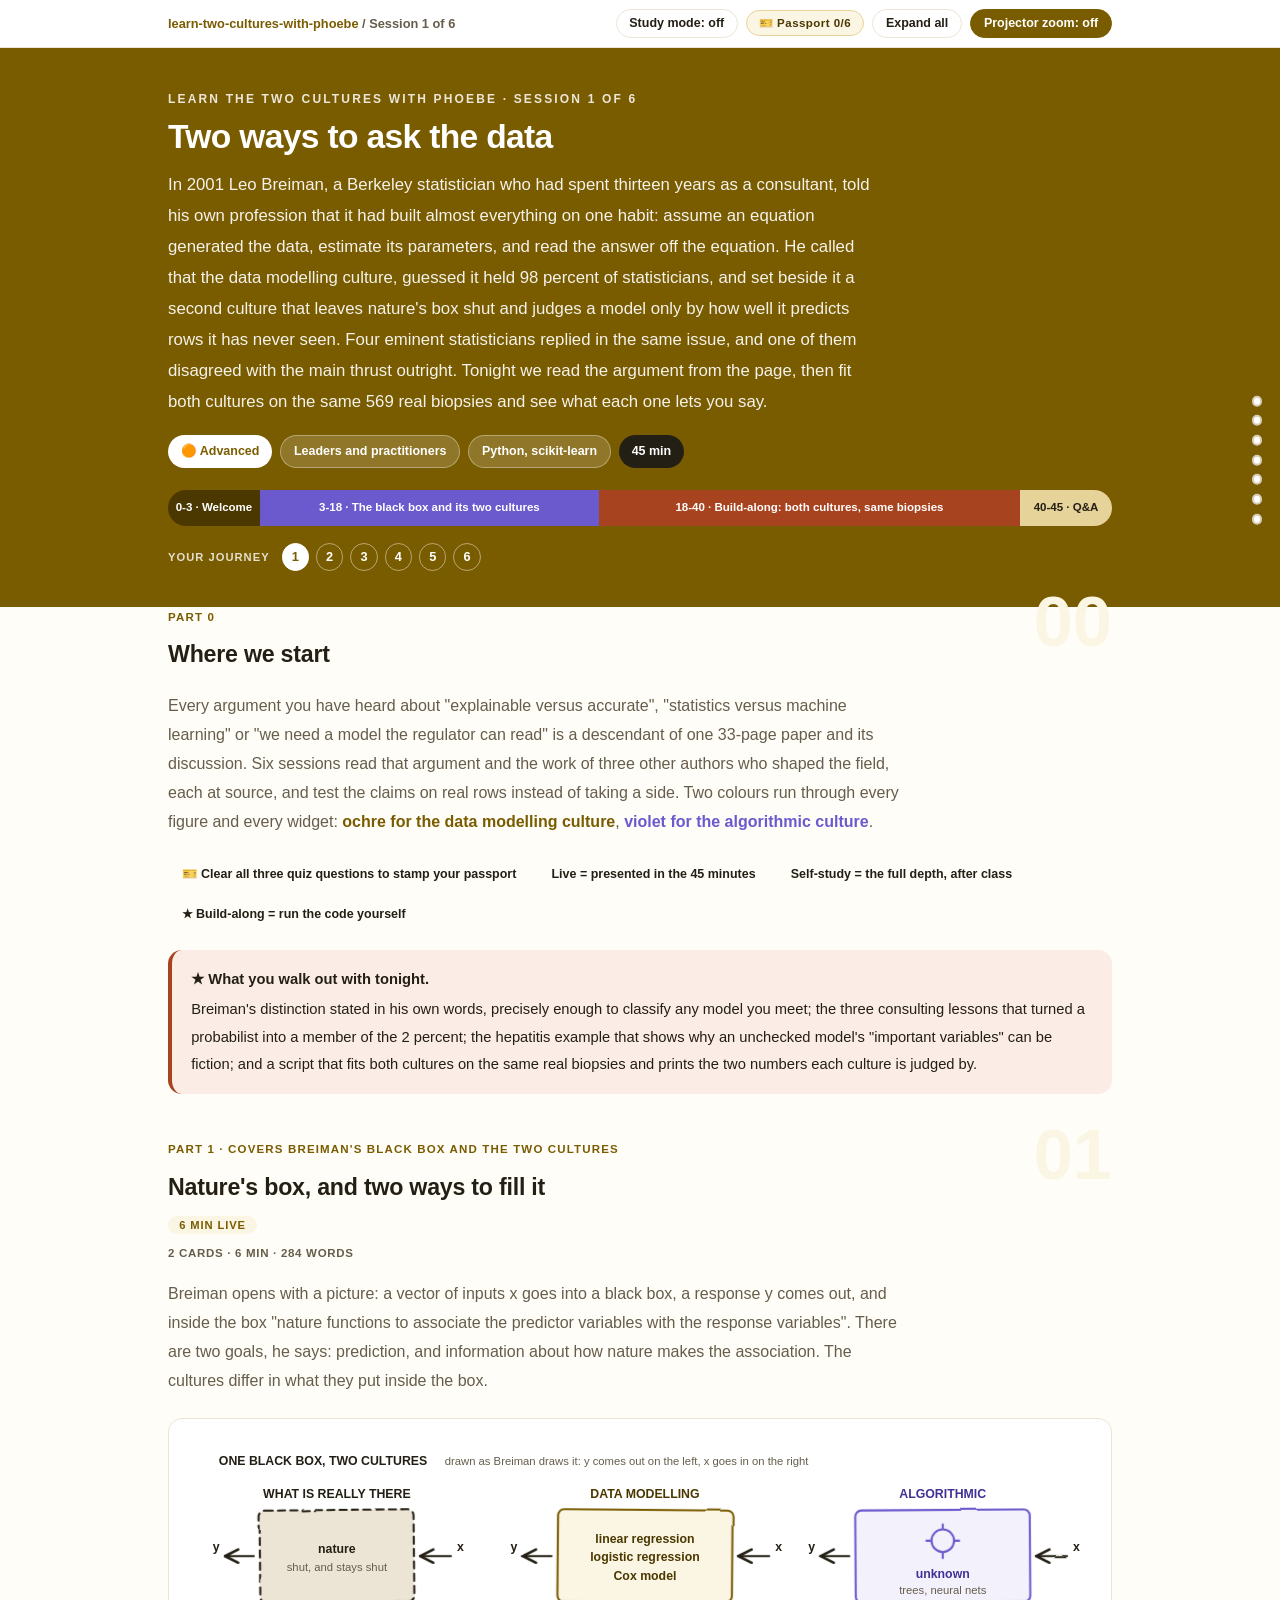
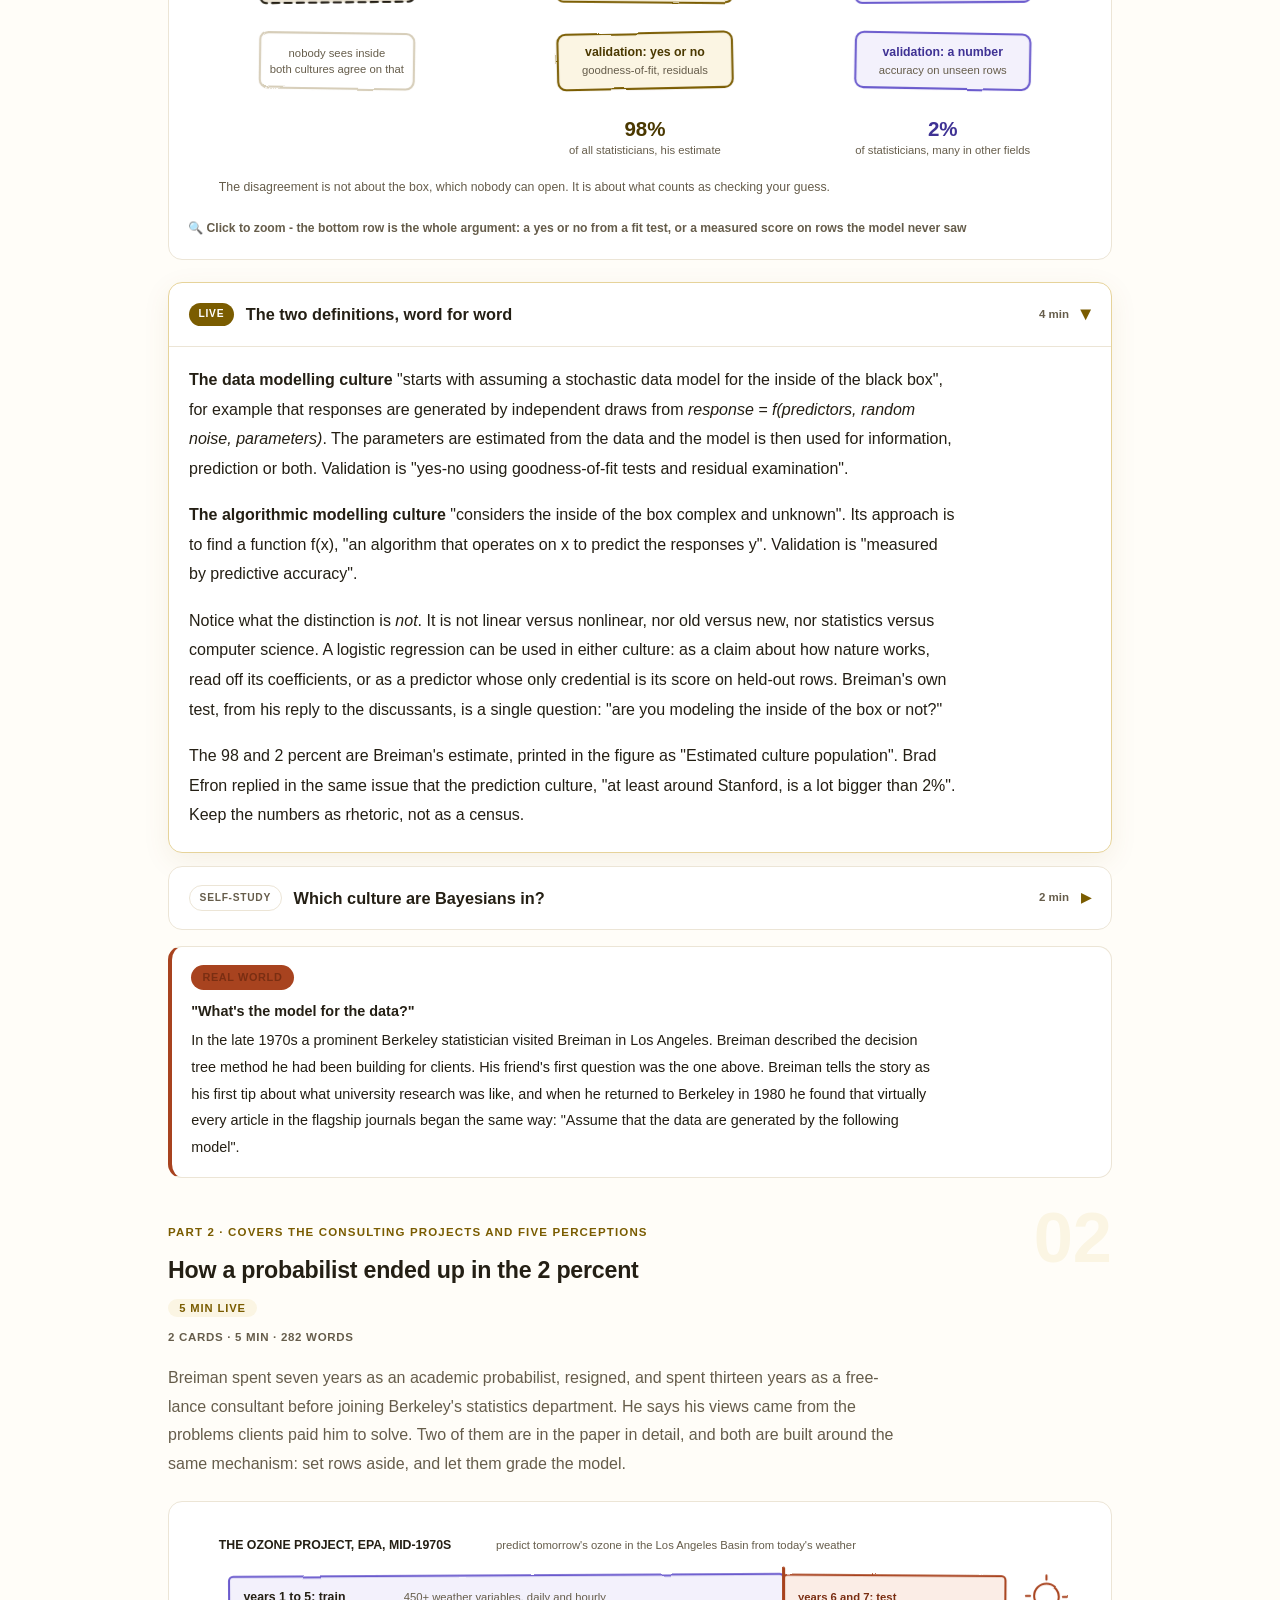
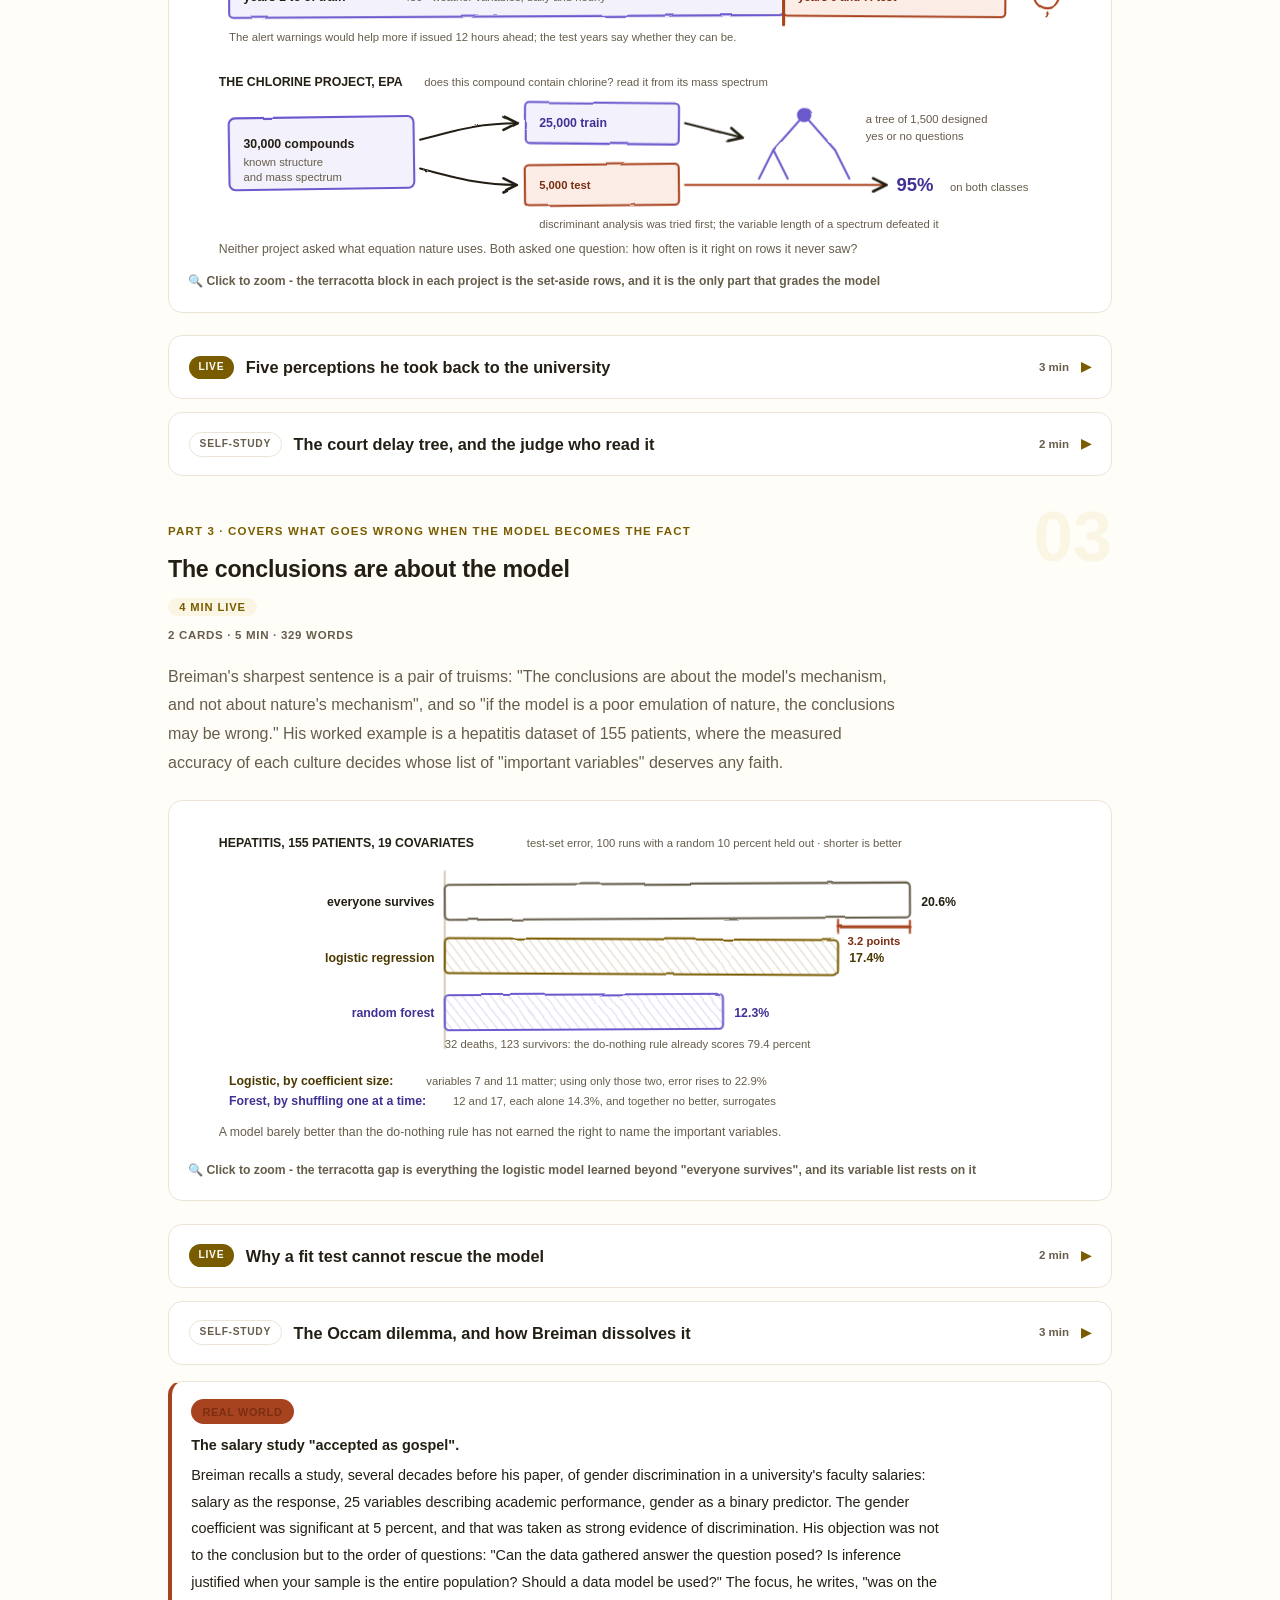
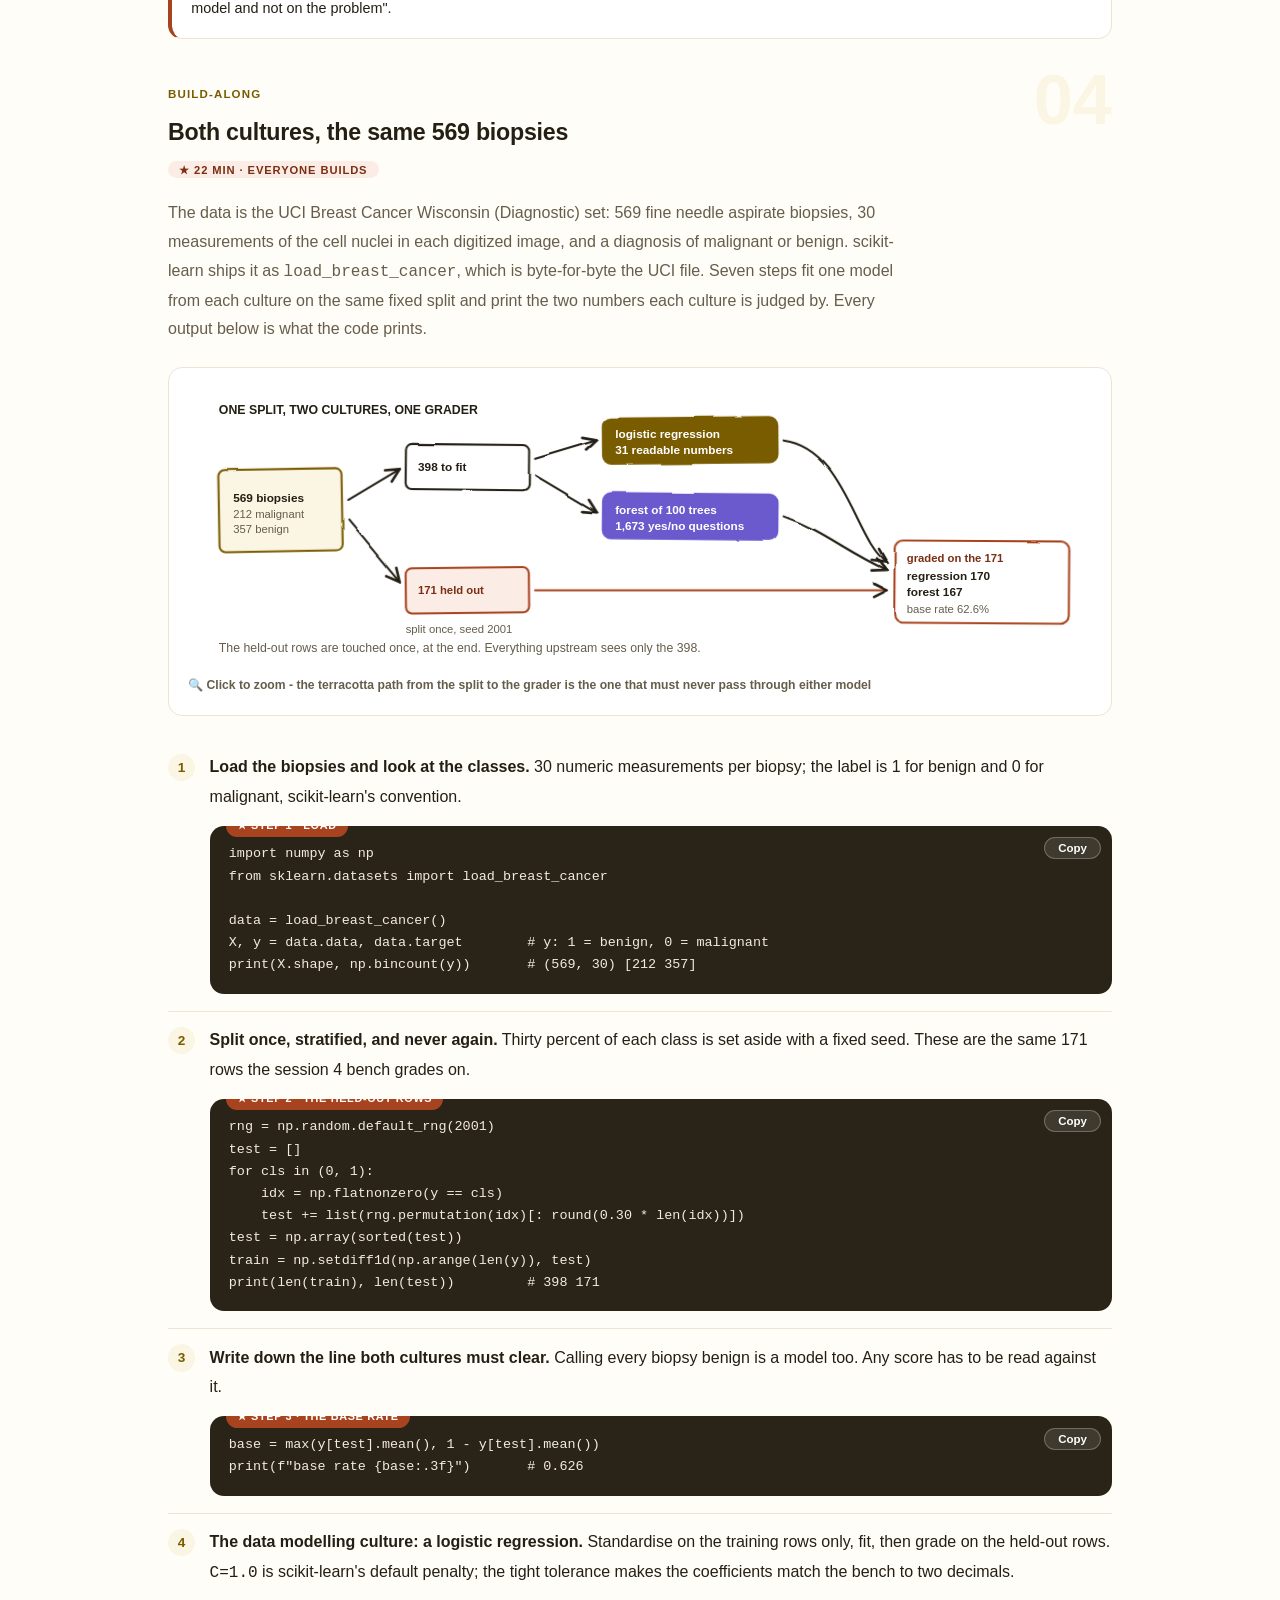
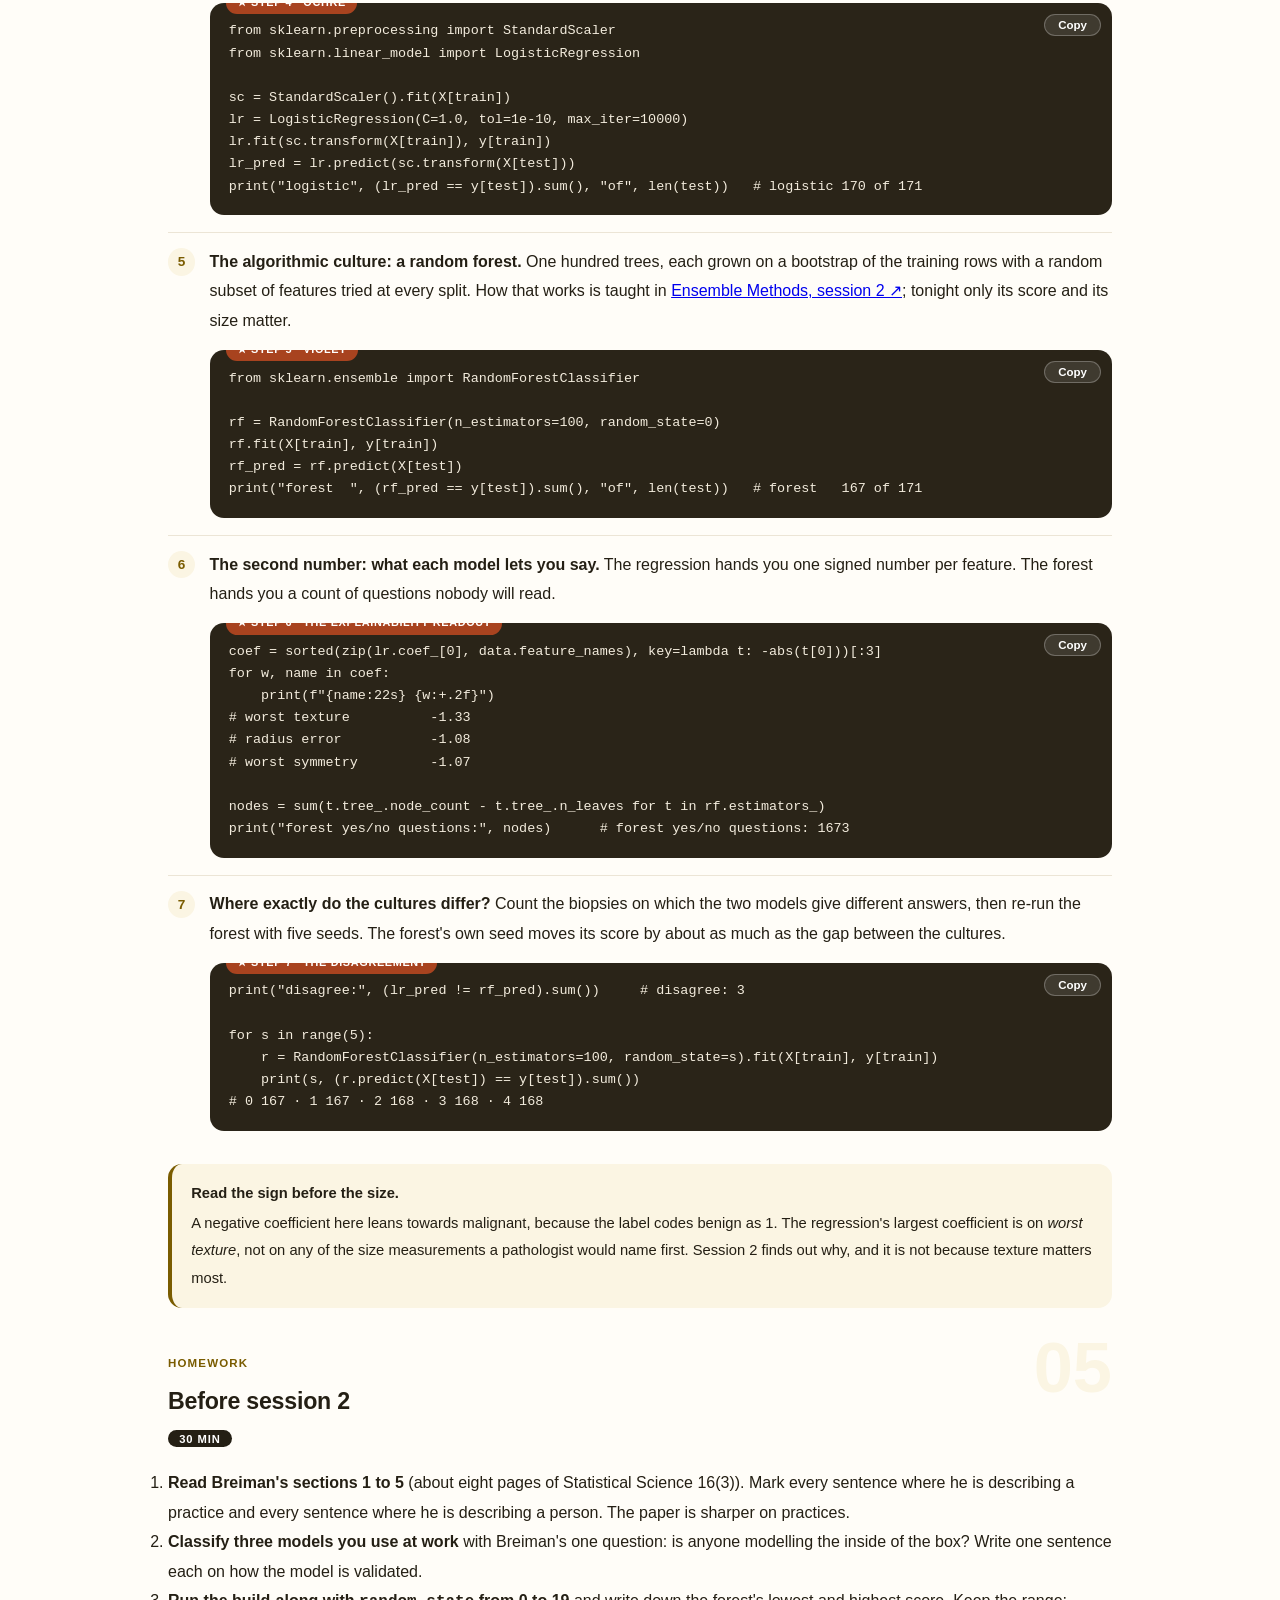
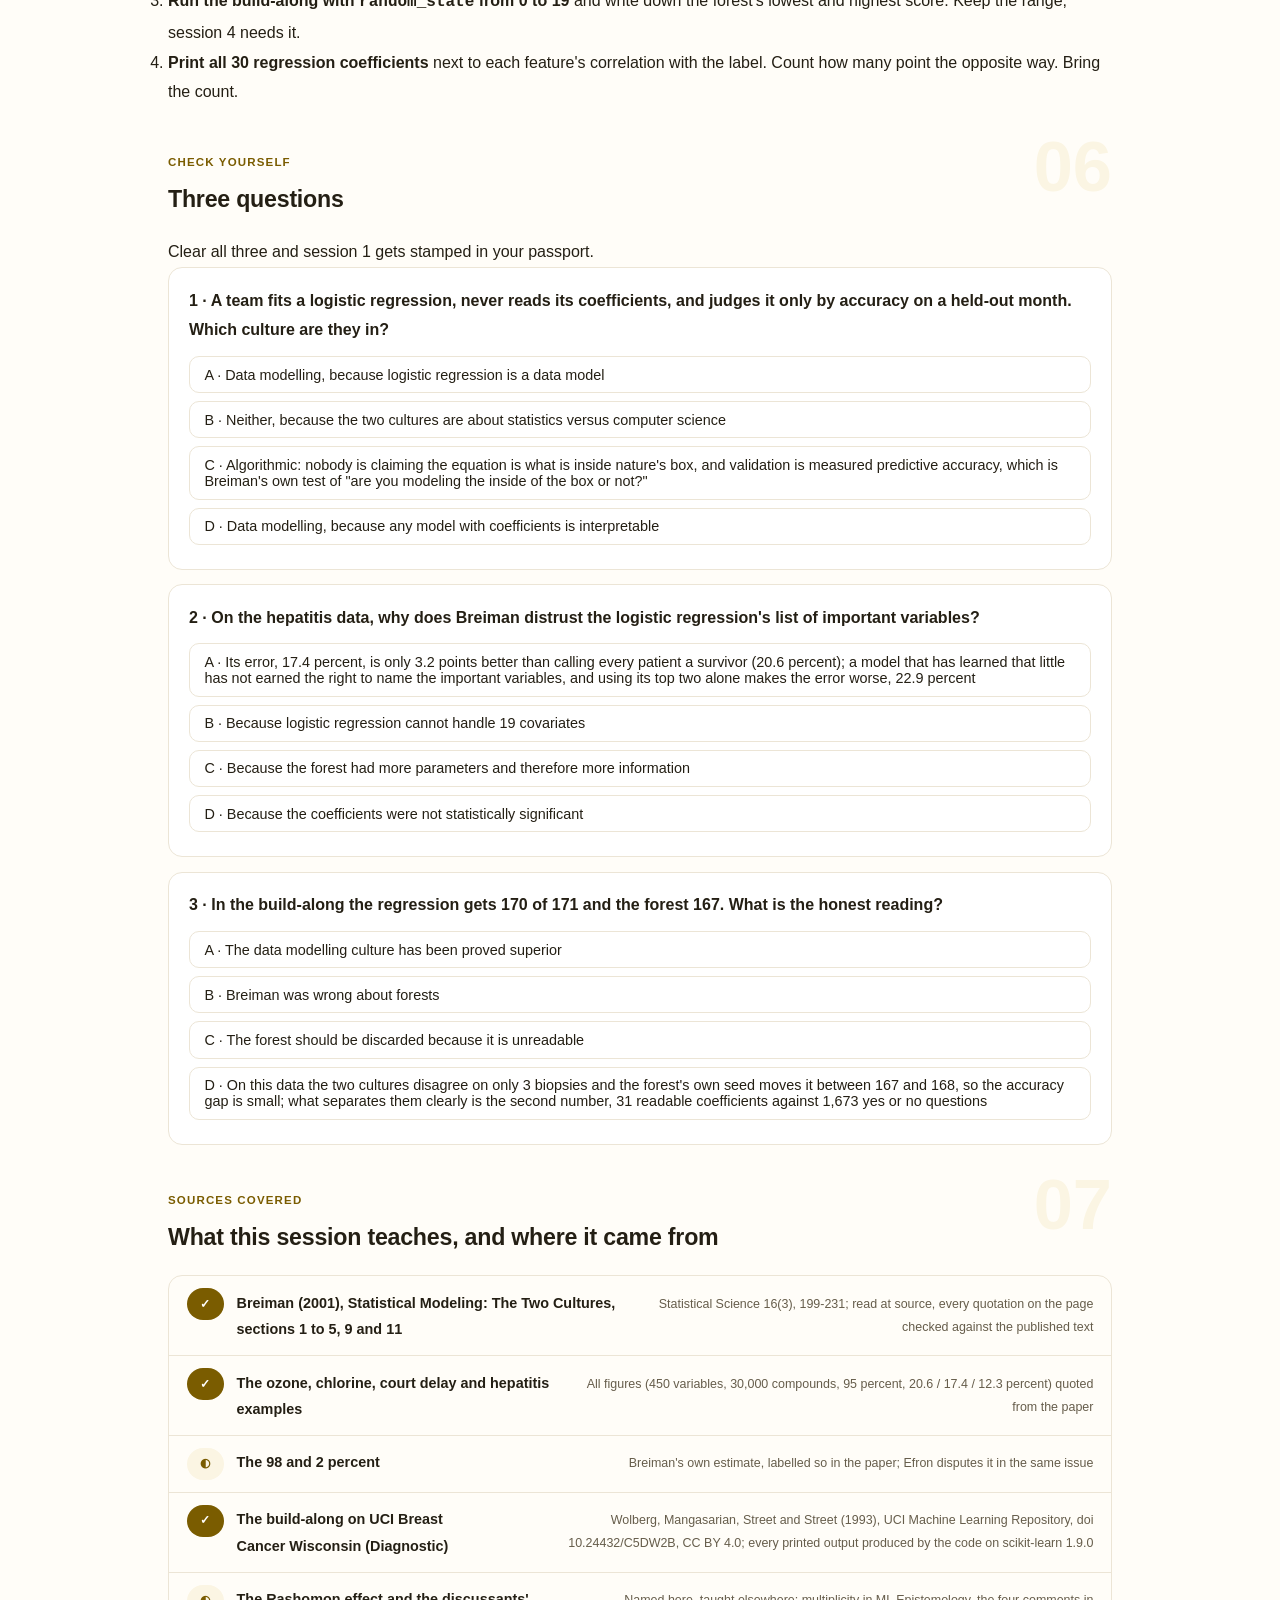
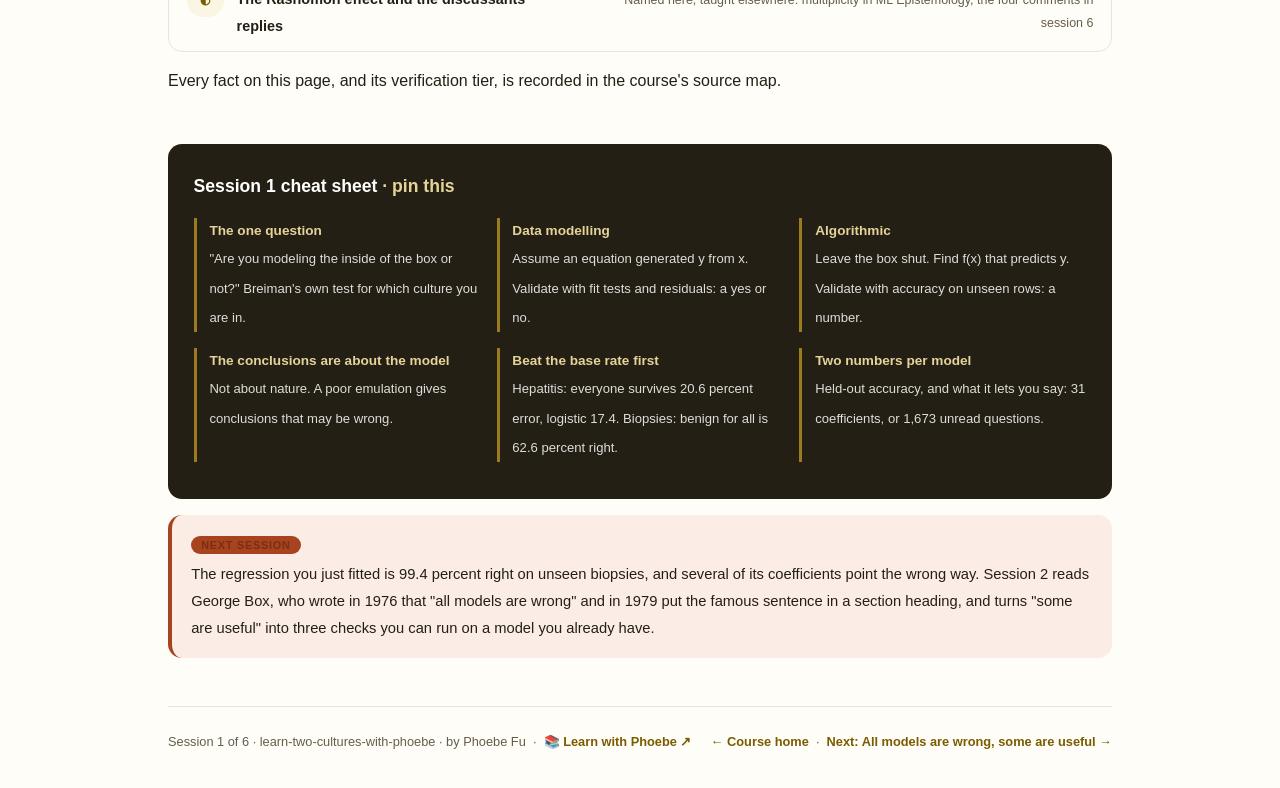
==== courses/01-two-ways-to-ask-the-data.html @ 86da8b62 "The Two Cultures: How Data Science Thinks - six sessions and a real two-cultures bench Breiman, Box," ====
<!DOCTYPE html>
<html lang="en">
<head>
<meta charset="UTF-8">
<meta name="viewport" content="width=device-width, initial-scale=1.0">
<!-- social:start -->
<meta name="description" content="Session 1 of 6. Leo Breiman's 2001 paper, read from the page: the black box of nature, the data modelling culture that fills it with an equation, the algorithmic culture that leaves it shut and measures predictions, and why a consultant ended up in the 2 percent. Build-along on 569 real biopsies.">
<meta property="og:type" content="article">
<meta property="og:site_name" content="Learn with Phoebe">
<meta property="og:title" content="Two ways to ask the data - learn two cultures with phoebe">
<meta property="og:description" content="Session 1 of 6. Same black box, two questions: what is inside it, or what comes out next? Breiman 2001 in his own words, then both cultures fitted on the same real biopsies.">
<meta property="og:url" content="https://phoebefu6.github.io/learn-two-cultures-with-phoebe/courses/01-two-ways-to-ask-the-data.html">
<meta property="og:image" content="https://phoebefu6.github.io/learn-two-cultures-with-phoebe/assets/og-cover.png">
<meta property="og:image:width" content="1200">
<meta property="og:image:height" content="630">
<meta name="twitter:card" content="summary_large_image">
<meta name="twitter:title" content="Two ways to ask the data - learn two cultures with phoebe">
<meta name="twitter:description" content="Session 1 of 6. Breiman's two cultures, read from the paper, fitted on real rows.">
<meta name="twitter:image" content="https://phoebefu6.github.io/learn-two-cultures-with-phoebe/assets/og-cover.png">
<!-- social:end -->
<title>Session 1 · Two ways to ask the data - learn two cultures with phoebe</title>
<link rel="stylesheet" href="../assets/style.css?v=1">
</head>
<body>

<div class="toolbar">
  <div class="wrap">
    <span class="crumb"><a href="../index.html">learn-two-cultures-with-phoebe</a> / Session 1 of 6</span>
    <button class="btn" id="toggle-all" type="button">Expand all</button>
    <button class="btn primary" id="zoom-toggle" type="button">Projector zoom: off</button>
  </div>
</div>

<header class="masthead">
  <div class="wrap">
    <div class="eyebrow">Learn The Two Cultures with Phoebe · Session 1 of 6</div>
    <h1>Two ways to ask <span class="accent">the data</span></h1>
    <p class="sub">In 2001 Leo Breiman, a Berkeley statistician who had spent thirteen years as a consultant, told his own profession that it had built almost everything on one habit: assume an equation generated the data, estimate its parameters, and read the answer off the equation. He called that the data modelling culture, guessed it held 98 percent of statisticians, and set beside it a second culture that leaves nature's box shut and judges a model only by how well it predicts rows it has never seen. Four eminent statisticians replied in the same issue, and one of them disagreed with the main thrust outright. Tonight we read the argument from the page, then fit both cultures on the same 569 real biopsies and see what each one lets you say.</p>
    <div class="chip-row">
      <span class="chip level">🟠 Advanced</span>
      <span class="chip audience">Leaders and practitioners</span>
      <span class="chip audience">Python, scikit-learn</span>
      <span class="chip time">45 min</span>
    </div>
    <div class="agenda">
      <span class="a1" style="flex:1">0-3 · Welcome</span>
      <span class="a2" style="flex:4">3-18 · The black box and its two cultures</span>
      <span class="a3" style="flex:5">18-40 · Build-along: both cultures, same biopsies</span>
      <span class="a4" style="flex:1">40-45 · Q&amp;A</span>
    </div>
  </div>
</header>

<main class="wrap">

  <section class="section" id="intro">
    <div class="section-kicker">
      <span class="klabel">Part 0</span>
      <h2>Where we start</h2>
    </div>
    <p class="lede">Every argument you have heard about "explainable versus accurate", "statistics versus machine learning" or "we need a model the regulator can read" is a descendant of one 33-page paper and its discussion. Six sessions read that argument and the work of three other authors who shaped the field, each at source, and test the claims on real rows instead of taking a side. Two colours run through every figure and every widget: <strong style="color:#7A5C00">ochre for the data modelling culture</strong>, <strong style="color:#6A5ACD">violet for the algorithmic culture</strong>.</p>

    <div class="legend">
      <span class="pill">🎫 Clear all three quiz questions to stamp your passport</span>
      <span class="pill">Live = presented in the 45 minutes</span>
      <span class="pill">Self-study = the full depth, after class</span>
      <span class="pill">★ Build-along = run the code yourself</span>
    </div>

    <div class="callout win">
      <p><strong>★ What you walk out with tonight.</strong> Breiman's distinction stated in his own words, precisely enough to classify any model you meet; the three consulting lessons that turned a probabilist into a member of the 2 percent; the hepatitis example that shows why an unchecked model's "important variables" can be fiction; and a script that fits both cultures on the same real biopsies and prints the two numbers each culture is judged by.</p>
    </div>
  </section>

  <section class="section" id="part-1">
    <div class="section-kicker">
      <span class="klabel">Part 1 · covers Breiman's black box and the two cultures</span>
      <h2>Nature's box, and two ways to fill it</h2>
      <span class="tag concept">6 min live</span>
    </div>
    <p class="lede">Breiman opens with a picture: a vector of inputs x goes into a black box, a response y comes out, and inside the box "nature functions to associate the predictor variables with the response variables". There are two goals, he says: prediction, and information about how nature makes the association. The cultures differ in what they put inside the box.</p>

    <figure class="zoomable">
      <svg viewBox="0 0 880 360" xmlns="http://www.w3.org/2000/svg" role="img" aria-label="Three boxes in a row, each with x entering on the right and y leaving on the left as in Breiman's figure. The first box is nature, shut. The second, ochre, is the data modelling culture: the box is filled with an equation such as linear regression, logistic regression or the Cox model, and validation is a yes or no from goodness-of-fit tests and residuals. Breiman's estimate: 98 percent of statisticians. The third, violet, is the algorithmic culture: the box stays unknown, an algorithm such as a decision tree or neural net is fitted to predict y, and validation is measured predictive accuracy. His estimate: 2 percent of statisticians, many in other fields.">
        <defs>
          <filter id="s1aSk" x="-3%" y="-3%" width="106%" height="106%"><feTurbulence type="fractalNoise" baseFrequency="0.02" numOctaves="2" seed="11" result="n"/><feDisplacementMap in="SourceGraphic" in2="n" scale="2.4" xChannelSelector="R" yChannelSelector="G"/></filter>
          <pattern id="s1aHc" patternUnits="userSpaceOnUse" width="7" height="7" patternTransform="rotate(-38)"><line x1="0" y1="0" x2="0" y2="7" stroke="#7A5C00" stroke-width="1" opacity=".5"/></pattern>
          <pattern id="s1aHv" patternUnits="userSpaceOnUse" width="7" height="7" patternTransform="rotate(38)"><line x1="0" y1="0" x2="0" y2="7" stroke="#6A5ACD" stroke-width="1" opacity=".5"/></pattern>
          <marker id="s1aAr" viewBox="0 0 10 10" refX="9" refY="5" markerWidth="8" markerHeight="8" orient="auto"><path d="M1 1 L9 5 L1 9" fill="none" stroke="#241F14" stroke-width="1.6" stroke-linecap="round"/></marker>
        </defs>
        <style>
          .s1aH { font: 800 12px Inter, sans-serif; fill: #241F14; }
          .s1aL { font: 600 12px Inter, sans-serif; fill: #241F14; }
          .s1aS { font: 400 11px Inter, sans-serif; fill: #665D4B; }
          .s1aO { font: 800 12px Inter, sans-serif; fill: #4A3800; }
          .s1aP { font: 800 12px Inter, sans-serif; fill: #3F3294; }
          .s1aV { font: 800 20px Inter, sans-serif; fill: #4A3800; }
          .s1aU { font: 800 20px Inter, sans-serif; fill: #3F3294; }
          .s1aN { font: 400 12px Inter, sans-serif; fill: #665D4B; }
        </style>

        <text class="s1aH" x="30" y="26">ONE BLACK BOX, TWO CULTURES</text>
        <text class="s1aS" x="250" y="26">drawn as Breiman draws it: y comes out on the left, x goes in on the right</text>

        <g filter="url(#s1aSk)" fill="none" stroke="#241F14" stroke-width="2" stroke-linecap="round" stroke-linejoin="round">
          <!-- nature -->
          <rect x="70" y="70" width="150" height="90" rx="6" transform="rotate(-0.6 145 115)" fill="#ECE5D6" stroke-dasharray="7 5"/>
          <path d="M256 115 L226 115" marker-end="url(#s1aAr)"/>
          <path d="M64 115 L36 115" marker-end="url(#s1aAr)"/>
          <!-- data modelling -->
          <rect x="360" y="70" width="170" height="90" rx="6" transform="rotate(0.5 445 115)" fill="#FBF5E3" stroke="#7A5C00"/>
          <path d="M566 115 L536 115" marker-end="url(#s1aAr)"/>
          <path d="M354 115 L326 115" marker-end="url(#s1aAr)"/>
          <!-- algorithmic -->
          <rect x="650" y="70" width="170" height="90" rx="6" transform="rotate(-0.4 735 115)" fill="#F3F1FC" stroke="#6A5ACD"/>
          <path d="M856 115 L826 115" marker-end="url(#s1aAr)"/>
          <path d="M644 115 L616 115" marker-end="url(#s1aAr)"/>
          <!-- a gear doodle inside the algorithmic box -->
          <circle cx="735" cy="100" r="11" stroke="#6A5ACD"/>
          <path d="M735 84 L735 88 M735 112 L735 116 M719 100 L723 100 M747 100 L751 100" stroke="#6A5ACD"/>
          <!-- validation stamps -->
          <rect x="360" y="190" width="170" height="54" rx="8" transform="rotate(-1.2 445 217)" fill="#FBF5E3" stroke="#7A5C00"/>
          <rect x="650" y="190" width="170" height="54" rx="8" transform="rotate(1 735 217)" fill="#F3F1FC" stroke="#6A5ACD"/>
          <rect x="70" y="190" width="150" height="54" rx="8" transform="rotate(0.8 145 217)" fill="#FFFFFF" stroke="#D6CDB8"/>
        </g>

        <text class="s1aL" x="24" y="110">y</text>
        <text class="s1aL" x="262" y="110">x</text>
        <text class="s1aL" x="314" y="110">y</text>
        <text class="s1aL" x="572" y="110">x</text>
        <text class="s1aL" x="604" y="110">y</text>
        <text class="s1aL" x="862" y="110">x</text>
        <text class="s1aH" x="145" y="112" text-anchor="middle">nature</text>
        <text class="s1aS" x="145" y="130" text-anchor="middle">shut, and stays shut</text>
        <text class="s1aO" x="445" y="102" text-anchor="middle">linear regression</text>
        <text class="s1aO" x="445" y="120" text-anchor="middle">logistic regression</text>
        <text class="s1aO" x="445" y="138" text-anchor="middle">Cox model</text>
        <text class="s1aP" x="735" y="136" text-anchor="middle">unknown</text>
        <text class="s1aS" x="735" y="152" text-anchor="middle">trees, neural nets</text>

        <text class="s1aH" x="145" y="58" text-anchor="middle">WHAT IS REALLY THERE</text>
        <text class="s1aO" x="445" y="58" text-anchor="middle">DATA MODELLING</text>
        <text class="s1aP" x="735" y="58" text-anchor="middle">ALGORITHMIC</text>

        <text class="s1aS" x="145" y="213" text-anchor="middle">nobody sees inside</text>
        <text class="s1aS" x="145" y="229" text-anchor="middle">both cultures agree on that</text>
        <text class="s1aO" x="445" y="212" text-anchor="middle">validation: yes or no</text>
        <text class="s1aS" x="445" y="230" text-anchor="middle">goodness-of-fit, residuals</text>
        <text class="s1aP" x="735" y="212" text-anchor="middle">validation: a number</text>
        <text class="s1aS" x="735" y="230" text-anchor="middle">accuracy on unseen rows</text>

        <text class="s1aV" x="445" y="290" text-anchor="middle">98%</text>
        <text class="s1aS" x="445" y="308" text-anchor="middle">of all statisticians, his estimate</text>
        <text class="s1aU" x="735" y="290" text-anchor="middle">2%</text>
        <text class="s1aS" x="735" y="308" text-anchor="middle">of statisticians, many in other fields</text>

        <text class="s1aN" x="30" y="344">The disagreement is not about the box, which nobody can open. It is about what counts as checking your guess.</text>
      </svg>
      <figcaption>🔍 Click to zoom - the bottom row is the whole argument: a yes or no from a fit test, or a measured score on rows the model never saw</figcaption>
    </figure>

    <details class="card" open>
      <summary><span class="mode live">Live</span>The two definitions, word for word<span class="mini">4 min</span><span class="caret">▶</span></summary>
      <div class="body">
        <p><strong>The data modelling culture</strong> "starts with assuming a stochastic data model for the inside of the black box", for example that responses are generated by independent draws from <em>response = f(predictors, random noise, parameters)</em>. The parameters are estimated from the data and the model is then used for information, prediction or both. Validation is "yes-no using goodness-of-fit tests and residual examination".</p>
        <p><strong>The algorithmic modelling culture</strong> "considers the inside of the box complex and unknown". Its approach is to find a function f(x), "an algorithm that operates on x to predict the responses y". Validation is "measured by predictive accuracy".</p>
        <p>Notice what the distinction is <em>not</em>. It is not linear versus nonlinear, nor old versus new, nor statistics versus computer science. A logistic regression can be used in either culture: as a claim about how nature works, read off its coefficients, or as a predictor whose only credential is its score on held-out rows. Breiman's own test, from his reply to the discussants, is a single question: "are you modeling the inside of the box or not?"</p>
        <p>The 98 and 2 percent are Breiman's estimate, printed in the figure as "Estimated culture population". Brad Efron replied in the same issue that the prediction culture, "at least around Stanford, is a lot bigger than 2%". Keep the numbers as rhetoric, not as a census.</p>
      </div>
    </details>

    <details class="card">
      <summary><span class="mode self">Self-study</span>Which culture are Bayesians in?<span class="mini">2 min</span><span class="caret">▶</span></summary>
      <div class="body">
        <p>Breiman answered this one himself: "I would include Bayesians in the data modeling culture." A prior and a likelihood are still a claim about what is inside the box. The frequentist versus Bayesian argument is a different fault line that runs through the data modelling culture, not between the two cultures, and it has its own course: <a href="https://phoebefu6.github.io/learn-bayesian-with-phoebe/courses/a5-the-prior-argument.html">Bayesian, leader session 5 ↗</a>.</p>
      </div>
    </details>

    <div class="callout example">
      <span class="ex-pill">Real world</span>
      <p><strong>"What's the model for the data?"</strong> In the late 1970s a prominent Berkeley statistician visited Breiman in Los Angeles. Breiman described the decision tree method he had been building for clients. His friend's first question was the one above. Breiman tells the story as his first tip about what university research was like, and when he returned to Berkeley in 1980 he found that virtually every article in the flagship journals began the same way: "Assume that the data are generated by the following model".</p>
    </div>
  </section>

  <section class="section" id="part-2">
    <div class="section-kicker">
      <span class="klabel">Part 2 · covers the consulting projects and five perceptions</span>
      <h2>How a probabilist ended up in the 2 percent</h2>
      <span class="tag concept">5 min live</span>
    </div>
    <p class="lede">Breiman spent seven years as an academic probabilist, resigned, and spent thirteen years as a free-lance consultant before joining Berkeley's statistics department. He says his views came from the problems clients paid him to solve. Two of them are in the paper in detail, and both are built around the same mechanism: set rows aside, and let them grade the model.</p>

    <figure class="zoomable">
      <svg viewBox="0 0 880 330" xmlns="http://www.w3.org/2000/svg" role="img" aria-label="Two consulting projects drawn as data splits. Top: the EPA ozone project, a rail of seven years of daily data with over 450 meteorological variables; the first five years train the predictor and the last two years are set aside as the test set. Bottom: the chlorine project, 30,000 compounds with known structure and mass spectra, split at random into 25,000 training and 5,000 test; a decision tree built from 1,500 designed yes or no questions reached 95 percent accuracy on both chlorines and nonchlorines.">
        <defs>
          <filter id="s1bSk" x="-3%" y="-3%" width="106%" height="106%"><feTurbulence type="fractalNoise" baseFrequency="0.02" numOctaves="2" seed="23" result="n"/><feDisplacementMap in="SourceGraphic" in2="n" scale="2.4" xChannelSelector="R" yChannelSelector="G"/></filter>
          <pattern id="s1bHv" patternUnits="userSpaceOnUse" width="7" height="7" patternTransform="rotate(-38)"><line x1="0" y1="0" x2="0" y2="7" stroke="#6A5ACD" stroke-width="1" opacity=".5"/></pattern>
          <marker id="s1bAr" viewBox="0 0 10 10" refX="9" refY="5" markerWidth="8" markerHeight="8" orient="auto"><path d="M1 1 L9 5 L1 9" fill="none" stroke="#241F14" stroke-width="1.6" stroke-linecap="round"/></marker>
        </defs>
        <style>
          .s1bH { font: 800 12px Inter, sans-serif; fill: #241F14; }
          .s1bL { font: 600 12px Inter, sans-serif; fill: #241F14; }
          .s1bS { font: 400 11px Inter, sans-serif; fill: #665D4B; }
          .s1bB { font: 800 11px Inter, sans-serif; fill: #7A2E12; }
          .s1bP { font: 800 12px Inter, sans-serif; fill: #3F3294; }
          .s1bV { font: 800 18px Inter, sans-serif; fill: #3F3294; }
          .s1bN { font: 400 12px Inter, sans-serif; fill: #665D4B; }
        </style>

        <text class="s1bH" x="30" y="26">THE OZONE PROJECT, EPA, MID-1970S</text>
        <text class="s1bS" x="300" y="26">predict tomorrow's ozone in the Los Angeles Basin from today's weather</text>

        <g filter="url(#s1bSk)" fill="none" stroke="#241F14" stroke-width="2" stroke-linecap="round" stroke-linejoin="round">
          <!-- seven years rail -->
          <rect x="40" y="52" width="540" height="40" rx="4" transform="rotate(-0.3 310 72)" fill="#F3F1FC" stroke="#6A5ACD"/>
          <rect x="580" y="52" width="216" height="40" rx="4" transform="rotate(0.4 688 72)" fill="#FBEDE6" stroke="#A8431F"/>
          <path d="M580 44 L580 100" stroke="#A8431F" stroke-width="3"/>
          <!-- sun doodle -->
          <circle cx="836" cy="72" r="12" stroke="#A8431F"/>
          <path d="M836 52 L836 56 M836 88 L836 92 M816 72 L820 72 M852 72 L856 72" stroke="#A8431F"/>
          <!-- chlorine: pile of 30,000 -->
          <rect x="40" y="190" width="180" height="70" rx="6" transform="rotate(-0.8 130 225)" fill="#F3F1FC" stroke="#6A5ACD"/>
          <path d="M226 212 C270 200 290 196 320 196" marker-end="url(#s1bAr)"/>
          <path d="M226 240 C270 252 290 256 320 256" marker-end="url(#s1bAr)"/>
          <rect x="328" y="176" width="150" height="40" rx="4" transform="rotate(0.6 403 196)" fill="#F3F1FC" stroke="#6A5ACD"/>
          <rect x="328" y="236" width="150" height="40" rx="4" transform="rotate(-0.6 403 256)" fill="#FBEDE6" stroke="#A8431F"/>
          <path d="M484 196 L540 210" marker-end="url(#s1bAr)"/>
          <!-- a small tree -->
          <path d="M600 188 L570 222 M600 188 L630 222 M570 222 L556 250 M570 222 L584 250 M630 222 L644 250" stroke="#6A5ACD"/>
          <circle cx="600" cy="188" r="6" fill="#6A5ACD" stroke="#6A5ACD"/>
          <path d="M484 256 L680 256" stroke="#A8431F" marker-end="url(#s1bAr)"/>
        </g>

        <text class="s1bL" x="54" y="77">years 1 to 5: train</text>
        <text class="s1bS" x="210" y="77">450+ weather variables, daily and hourly</text>
        <text class="s1bB" x="594" y="77">years 6 and 7: test</text>
        <text class="s1bS" x="40" y="116">The alert warnings would help more if issued 12 hours ahead; the test years say whether they can be.</text>

        <text class="s1bH" x="30" y="160">THE CHLORINE PROJECT, EPA</text>
        <text class="s1bS" x="230" y="160">does this compound contain chlorine? read it from its mass spectrum</text>
        <text class="s1bL" x="54" y="220">30,000 compounds</text>
        <text class="s1bS" x="54" y="238">known structure</text>
        <text class="s1bS" x="54" y="252">and mass spectrum</text>
        <text class="s1bP" x="342" y="200">25,000 train</text>
        <text class="s1bB" x="342" y="260">5,000 test</text>
        <text class="s1bS" x="660" y="196">a tree of 1,500 designed</text>
        <text class="s1bS" x="660" y="212">yes or no questions</text>
        <text class="s1bV" x="690" y="262">95%</text>
        <text class="s1bS" x="742" y="262">on both classes</text>
        <text class="s1bS" x="342" y="298">discriminant analysis was tried first; the variable length of a spectrum defeated it</text>

        <text class="s1bN" x="30" y="322">Neither project asked what equation nature uses. Both asked one question: how often is it right on rows it never saw?</text>
      </svg>
      <figcaption>🔍 Click to zoom - the terracotta block in each project is the set-aside rows, and it is the only part that grades the model</figcaption>
    </figure>

    <details class="card">
      <summary><span class="mode live">Live</span>Five perceptions he took back to the university<span class="mini">3 min</span><span class="caret">▶</span></summary>
      <div class="body">
        <p>Breiman lists them as the views he held when he left consulting, and they are worth reading slowly because four of them are uncontroversial and one is the whole fight:</p>
        <ol>
          <li>(a) Focus on finding a good solution, "that's what consultants get paid for".</li>
          <li>(b) "Live with the data before you plunge into modeling." Session 3 is about the man who made this a discipline.</li>
          <li>(c) Search for a model that gives a good solution, "either algorithmic or data".</li>
          <li>(d) "Predictive accuracy on test sets is the criterion for how good the model is."</li>
          <li>(e) Computers are an indispensable partner.</li>
        </ol>
        <p>Item (c) is the one most people forget: he does not say "use algorithms". He says search both. Item (d) is the one the discussants fought about. D. R. Cox's reply accepts prediction as a test of a theory and then asks what happens when the prediction you need is "under quite different conditions from the data". Session 6 lets that argument run.</p>
      </div>
    </details>

    <details class="card">
      <summary><span class="mode self">Self-study</span>The court delay tree, and the judge who read it<span class="mini">2 min</span><span class="caret">▶</span></summary>
      <div class="body">
        <p>In the late 1970s Breiman studied the causes of delay in criminal trials for the Center for State Courts, using Colorado's computerised court data. The response was the time from arraignment to sentencing. He grew a large decision tree and explained it on an overhead projector to the assembled Colorado judges. One split was on District N, which had longer delays than the others. He said nothing about it. Walking out, he heard one judge say to another: "I knew those guys in District N were dragging their feet."</p>
        <p>He uses the story to give single trees "an A+" on interpretability and "a B on prediction". Forests reverse the grades, which is the Occam dilemma of Part 3's self-study card.</p>
      </div>
    </details>
  </section>

  <section class="section" id="part-3">
    <div class="section-kicker">
      <span class="klabel">Part 3 · covers what goes wrong when the model becomes the fact</span>
      <h2>The conclusions are about the model</h2>
      <span class="tag concept">4 min live</span>
    </div>
    <p class="lede">Breiman's sharpest sentence is a pair of truisms: "The conclusions are about the model's mechanism, and not about nature's mechanism", and so "if the model is a poor emulation of nature, the conclusions may be wrong." His worked example is a hepatitis dataset of 155 patients, where the measured accuracy of each culture decides whose list of "important variables" deserves any faith.</p>

    <figure class="zoomable">
      <svg viewBox="0 0 880 320" xmlns="http://www.w3.org/2000/svg" role="img" aria-label="Error rates on Breiman's hepatitis example, 155 patients, 19 covariates, drawn as three bars. Calling every patient a survivor gives 20.6 percent error. Logistic regression gives 17.4 percent, only 3.2 points better than that baseline. A random forest gives 12.3 percent, almost a 30 percent reduction from the logistic error. Beside the bars: the logistic model's standardised coefficients pointed at variables 7 and 11, while the forest singled out 12 and 17, which turn out to be surrogates for each other.">
        <defs>
          <filter id="s1cSk" x="-3%" y="-3%" width="106%" height="106%"><feTurbulence type="fractalNoise" baseFrequency="0.02" numOctaves="2" seed="37" result="n"/><feDisplacementMap in="SourceGraphic" in2="n" scale="2.4" xChannelSelector="R" yChannelSelector="G"/></filter>
          <pattern id="s1cHc" patternUnits="userSpaceOnUse" width="7" height="7" patternTransform="rotate(-38)"><line x1="0" y1="0" x2="0" y2="7" stroke="#7A5C00" stroke-width="1" opacity=".5"/></pattern>
          <pattern id="s1cHv" patternUnits="userSpaceOnUse" width="7" height="7" patternTransform="rotate(-38)"><line x1="0" y1="0" x2="0" y2="7" stroke="#6A5ACD" stroke-width="1" opacity=".5"/></pattern>
        </defs>
        <style>
          .s1cH { font: 800 12px Inter, sans-serif; fill: #241F14; }
          .s1cL { font: 600 12px Inter, sans-serif; fill: #241F14; }
          .s1cS { font: 400 11px Inter, sans-serif; fill: #665D4B; }
          .s1cB { font: 800 11px Inter, sans-serif; fill: #7A2E12; }
          .s1cO { font: 800 12px Inter, sans-serif; fill: #4A3800; }
          .s1cP { font: 800 12px Inter, sans-serif; fill: #3F3294; }
          .s1cN { font: 400 12px Inter, sans-serif; fill: #665D4B; }
        </style>

        <text class="s1cH" x="30" y="26">HEPATITIS, 155 PATIENTS, 19 COVARIATES</text>
        <text class="s1cS" x="330" y="26">test-set error, 100 runs with a random 10 percent held out · shorter is better</text>

        <g filter="url(#s1cSk)" fill="none" stroke="#241F14" stroke-width="2" stroke-linecap="round" stroke-linejoin="round">
          <path d="M250 50 L250 222" stroke="#D6CDB8"/>
          <!-- bars: width = error x 22 -->
          <rect x="250" y="62" width="453" height="34" rx="4" transform="rotate(-0.3 476 79)" fill="#FFFFFF" stroke="#665D4B"/>
          <rect x="250" y="116" width="383" height="34" rx="4" transform="rotate(0.3 441 133)" fill="url(#s1cHc)" stroke="#7A5C00"/>
          <rect x="250" y="170" width="271" height="34" rx="4" transform="rotate(-0.3 385 187)" fill="url(#s1cHv)" stroke="#6A5ACD"/>
          <!-- the gap between baseline and logistic -->
          <path d="M633 104 L703 104" stroke="#A8431F" stroke-width="3"/>
          <path d="M633 98 L633 110 M703 98 L703 110" stroke="#A8431F"/>
        </g>

        <text class="s1cL" x="240" y="84" text-anchor="end">everyone survives</text>
        <text class="s1cO" x="240" y="138" text-anchor="end">logistic regression</text>
        <text class="s1cP" x="240" y="192" text-anchor="end">random forest</text>
        <text class="s1cL" x="714" y="84">20.6%</text>
        <text class="s1cO" x="644" y="138">17.4%</text>
        <text class="s1cP" x="532" y="192">12.3%</text>
        <text class="s1cB" x="668" y="122" text-anchor="middle">3.2 points</text>
        <text class="s1cS" x="250" y="222">32 deaths, 123 survivors: the do-nothing rule already scores 79.4 percent</text>

        <text class="s1cO" x="40" y="258">Logistic, by coefficient size:</text>
        <text class="s1cS" x="232" y="258">variables 7 and 11 matter; using only those two, error rises to 22.9%</text>
        <text class="s1cP" x="40" y="278">Forest, by shuffling one at a time:</text>
        <text class="s1cS" x="258" y="278">12 and 17, each alone 14.3%, and together no better, surrogates</text>

        <text class="s1cN" x="30" y="308">A model barely better than the do-nothing rule has not earned the right to name the important variables.</text>
      </svg>
      <figcaption>🔍 Click to zoom - the terracotta gap is everything the logistic model learned beyond "everyone survives", and its variable list rests on it</figcaption>
    </figure>

    <details class="card">
      <summary><span class="mode live">Live</span>Why a fit test cannot rescue the model<span class="mini">2 min</span><span class="caret">▶</span></summary>
      <div class="body">
        <p>The data modelling culture checks its models with goodness-of-fit tests and residual plots, so the obvious reply is "check harder". Breiman's answer comes from three pieces of evidence. He once simulated a seven-dimensional regression with a controlled amount of nonlinearity, and standard goodness-of-fit tests "did not reject linearity until the nonlinearity was extreme". He cites Bickel, Ritov and Stoker: omnibus tests have little power unless the direction of the alternative is specified. And he reports William Cleveland, "one of the fathers of residual analysis", admitting at a 1993 Berkeley seminar that residual analysis could not uncover lack of fit in more than four to five dimensions.</p>
        <p>His conclusion: "An acceptable residual plot does not imply that the model is a good fit to the data." A yes from a weak test is not evidence, and the measured error on held-out rows is the check he proposes instead. The same passage names what happens when many models pass: several equally good models give different pictures of nature. That is the Rashomon effect, and it has a session of its own in <a href="https://phoebefu6.github.io/learn-ml-epistemology-with-phoebe/courses/a2-equally-good-differently-wrong.html">ML Epistemology, leader session 2 ↗</a>.</p>
      </div>
    </details>

    <details class="card">
      <summary><span class="mode self">Self-study</span>The Occam dilemma, and how Breiman dissolves it<span class="mini">3 min</span><span class="caret">▶</span></summary>
      <div class="body">
        <p>Trees read well and predict moderately; forests of 50 or 100 trees predict very well and cannot be read. "So on interpretability, they rate an F." Breiman calls this the Occam dilemma, then argues it is the wrong question: "The goal is not interpretability, but accurate information." His claim, from the hepatitis and two other medical examples, is that a more accurate model gives <em>more reliable</em> information about which inputs matter, measured by shuffling one input at a time and counting the damage.</p>
        <p>The claim is contested inside the same issue. Bruce Hoadley, from the credit-scoring company Fair, Isaac, replies that his segmented scorecards are "very accurate and very interpretable", and that regulators require it. Efron replies that "the whole point of science is to open up black boxes". Session 4 tests both claims on real biopsies; session 6 lets the disagreement stand.</p>
      </div>
    </details>

    <div class="callout example">
      <span class="ex-pill">Real world</span>
      <p><strong>The salary study "accepted as gospel".</strong> Breiman recalls a study, several decades before his paper, of gender discrimination in a university's faculty salaries: salary as the response, 25 variables describing academic performance, gender as a binary predictor. The gender coefficient was significant at 5 percent, and that was taken as strong evidence of discrimination. His objection was not to the conclusion but to the order of questions: "Can the data gathered answer the question posed? Is inference justified when your sample is the entire population? Should a data model be used?" The focus, he writes, "was on the model and not on the problem".</p>
    </div>
  </section>

  <section class="section" id="demo-1">
    <div class="section-kicker">
      <span class="klabel">Build-along</span>
      <h2>Both cultures, the same 569 biopsies</h2>
      <span class="tag demo">★ 22 min · everyone builds</span>
    </div>
    <p class="lede">The data is the UCI Breast Cancer Wisconsin (Diagnostic) set: 569 fine needle aspirate biopsies, 30 measurements of the cell nuclei in each digitized image, and a diagnosis of malignant or benign. scikit-learn ships it as <code>load_breast_cancer</code>, which is byte-for-byte the UCI file. Seven steps fit one model from each culture on the same fixed split and print the two numbers each culture is judged by. Every output below is what the code prints.</p>

    <figure class="zoomable">
      <svg viewBox="0 0 880 270" xmlns="http://www.w3.org/2000/svg" role="img" aria-label="The build-along as a hand-drawn pipeline. 569 biopsies, 212 malignant and 357 benign, are split once with seed 2001 into 398 training rows and 171 held-out rows. The training rows feed two models: an ochre logistic regression that prints 31 readable numbers and a violet random forest of 100 trees that holds 1,673 yes or no questions. Both are graded on the same 171 held-out rows against the base rate of 62.6 percent: the regression gets 170 right, the forest 167, and they disagree on 3 biopsies.">
        <defs>
          <filter id="s1dSk" x="-3%" y="-3%" width="106%" height="106%"><feTurbulence type="fractalNoise" baseFrequency="0.02" numOctaves="2" seed="41" result="n"/><feDisplacementMap in="SourceGraphic" in2="n" scale="2.4" xChannelSelector="R" yChannelSelector="G"/></filter>
          <pattern id="s1dHc" patternUnits="userSpaceOnUse" width="7" height="7" patternTransform="rotate(-38)"><line x1="0" y1="0" x2="0" y2="7" stroke="#7A5C00" stroke-width="1" opacity=".5"/></pattern>
          <marker id="s1dAr" viewBox="0 0 10 10" refX="9" refY="5" markerWidth="8" markerHeight="8" orient="auto"><path d="M1 1 L9 5 L1 9" fill="none" stroke="#241F14" stroke-width="1.6" stroke-linecap="round"/></marker>
        </defs>
        <style>
          .s1dH { font: 800 12px Inter, sans-serif; fill: #241F14; }
          .s1dL { font: 700 11.5px Inter, sans-serif; fill: #241F14; }
          .s1dS { font: 400 11px Inter, sans-serif; fill: #665D4B; }
          .s1dB { font: 800 11px Inter, sans-serif; fill: #7A2E12; }
          .s1dW { font: 800 11.5px Inter, sans-serif; fill: #FFFFFF; }
          .s1dN { font: 400 12px Inter, sans-serif; fill: #665D4B; }
        </style>

        <text class="s1dH" x="30" y="26">ONE SPLIT, TWO CULTURES, ONE GRADER</text>

        <g filter="url(#s1dSk)" fill="none" stroke="#241F14" stroke-width="2" stroke-linecap="round" stroke-linejoin="round">
          <!-- the pile -->
          <rect x="30" y="80" width="120" height="80" rx="6" transform="rotate(-1 90 120)" fill="#FBF5E3" stroke="#7A5C00"/>
          <!-- split -->
          <path d="M156 110 L206 80" marker-end="url(#s1dAr)"/>
          <path d="M156 130 L206 190" marker-end="url(#s1dAr)"/>
          <rect x="212" y="56" width="120" height="44" rx="6" transform="rotate(0.6 272 78)" fill="#FFFFFF"/>
          <rect x="212" y="176" width="120" height="44" rx="6" transform="rotate(-0.6 272 198)" fill="#FBEDE6" stroke="#A8431F"/>
          <!-- two models -->
          <path d="M338 70 L398 52" marker-end="url(#s1dAr)"/>
          <path d="M338 86 L398 122" marker-end="url(#s1dAr)"/>
          <rect x="404" y="30" width="170" height="44" rx="8" transform="rotate(-0.5 489 52)" fill="#7A5C00" stroke="#7A5C00"/>
          <rect x="404" y="104" width="170" height="44" rx="8" transform="rotate(0.5 489 126)" fill="#6A5ACD" stroke="#6A5ACD"/>
          <!-- grading -->
          <path d="M580 52 C640 60 650 150 680 170" marker-end="url(#s1dAr)"/>
          <path d="M580 126 C620 140 640 160 680 178" marker-end="url(#s1dAr)"/>
          <path d="M338 198 L680 198" stroke="#A8431F" marker-end="url(#s1dAr)"/>
          <rect x="688" y="150" width="170" height="80" rx="8" transform="rotate(0.4 773 190)" fill="#FFFFFF" stroke="#A8431F"/>
        </g>

        <text class="s1dL" x="44" y="112">569 biopsies</text>
        <text class="s1dS" x="44" y="128">212 malignant</text>
        <text class="s1dS" x="44" y="142">357 benign</text>
        <text class="s1dL" x="224" y="82">398 to fit</text>
        <text class="s1dB" x="224" y="202">171 held out</text>
        <text class="s1dS" x="212" y="240">split once, seed 2001</text>
        <text class="s1dW" x="416" y="50">logistic regression</text>
        <text class="s1dW" x="416" y="65">31 readable numbers</text>
        <text class="s1dW" x="416" y="124">forest of 100 trees</text>
        <text class="s1dW" x="416" y="139">1,673 yes/no questions</text>
        <text class="s1dB" x="700" y="170">graded on the 171</text>
        <text class="s1dL" x="700" y="188">regression 170</text>
        <text class="s1dL" x="700" y="204">forest 167</text>
        <text class="s1dS" x="700" y="220">base rate 62.6%</text>

        <text class="s1dN" x="30" y="258">The held-out rows are touched once, at the end. Everything upstream sees only the 398.</text>
      </svg>
      <figcaption>🔍 Click to zoom - the terracotta path from the split to the grader is the one that must never pass through either model</figcaption>
    </figure>

    <div class="steps">
      <div class="step">
        <p><strong>Load the biopsies and look at the classes.</strong> 30 numeric measurements per biopsy; the label is 1 for benign and 0 for malignant, scikit-learn's convention.</p>
        <div class="prompt-box good"><span class="label">★ Step 1 · load</span>import numpy as np
from sklearn.datasets import load_breast_cancer

data = load_breast_cancer()
X, y = data.data, data.target        # y: 1 = benign, 0 = malignant
print(X.shape, np.bincount(y))       # (569, 30) [212 357]</div>
      </div>
      <div class="step">
        <p><strong>Split once, stratified, and never again.</strong> Thirty percent of each class is set aside with a fixed seed. These are the same 171 rows the session 4 bench grades on.</p>
        <div class="prompt-box good"><span class="label">★ Step 2 · the held-out rows</span>rng = np.random.default_rng(2001)
test = []
for cls in (0, 1):
    idx = np.flatnonzero(y == cls)
    test += list(rng.permutation(idx)[: round(0.30 * len(idx))])
test = np.array(sorted(test))
train = np.setdiff1d(np.arange(len(y)), test)
print(len(train), len(test))         # 398 171</div>
      </div>
      <div class="step">
        <p><strong>Write down the line both cultures must clear.</strong> Calling every biopsy benign is a model too. Any score has to be read against it.</p>
        <div class="prompt-box good"><span class="label">★ Step 3 · the base rate</span>base = max(y[test].mean(), 1 - y[test].mean())
print(f"base rate {base:.3f}")       # 0.626</div>
      </div>
      <div class="step">
        <p><strong>The data modelling culture: a logistic regression.</strong> Standardise on the training rows only, fit, then grade on the held-out rows. <code>C=1.0</code> is scikit-learn's default penalty; the tight tolerance makes the coefficients match the bench to two decimals.</p>
        <div class="prompt-box good"><span class="label">★ Step 4 · ochre</span>from sklearn.preprocessing import StandardScaler
from sklearn.linear_model import LogisticRegression

sc = StandardScaler().fit(X[train])
lr = LogisticRegression(C=1.0, tol=1e-10, max_iter=10000)
lr.fit(sc.transform(X[train]), y[train])
lr_pred = lr.predict(sc.transform(X[test]))
print("logistic", (lr_pred == y[test]).sum(), "of", len(test))   # logistic 170 of 171</div>
      </div>
      <div class="step">
        <p><strong>The algorithmic culture: a random forest.</strong> One hundred trees, each grown on a bootstrap of the training rows with a random subset of features tried at every split. How that works is taught in <a href="https://phoebefu6.github.io/learn-ensemble-methods-with-phoebe/courses/02-random-forests.html">Ensemble Methods, session 2 ↗</a>; tonight only its score and its size matter.</p>
        <div class="prompt-box good"><span class="label">★ Step 5 · violet</span>from sklearn.ensemble import RandomForestClassifier

rf = RandomForestClassifier(n_estimators=100, random_state=0)
rf.fit(X[train], y[train])
rf_pred = rf.predict(X[test])
print("forest  ", (rf_pred == y[test]).sum(), "of", len(test))   # forest   167 of 171</div>
      </div>
      <div class="step">
        <p><strong>The second number: what each model lets you say.</strong> The regression hands you one signed number per feature. The forest hands you a count of questions nobody will read.</p>
        <div class="prompt-box good"><span class="label">★ Step 6 · the explainability readout</span>coef = sorted(zip(lr.coef_[0], data.feature_names), key=lambda t: -abs(t[0]))[:3]
for w, name in coef:
    print(f"{name:22s} {w:+.2f}")
# worst texture          -1.33
# radius error           -1.08
# worst symmetry         -1.07

nodes = sum(t.tree_.node_count - t.tree_.n_leaves for t in rf.estimators_)
print("forest yes/no questions:", nodes)      # forest yes/no questions: 1673</div>
      </div>
      <div class="step">
        <p><strong>Where exactly do the cultures differ?</strong> Count the biopsies on which the two models give different answers, then re-run the forest with five seeds. The forest's own seed moves its score by about as much as the gap between the cultures.</p>
        <div class="prompt-box good"><span class="label">★ Step 7 · the disagreement</span>print("disagree:", (lr_pred != rf_pred).sum())     # disagree: 3

for s in range(5):
    r = RandomForestClassifier(n_estimators=100, random_state=s).fit(X[train], y[train])
    print(s, (r.predict(X[test]) == y[test]).sum())
# 0 167 · 1 167 · 2 168 · 3 168 · 4 168</div>
      </div>
    </div>

    <div class="callout tip">
      <p><strong>Read the sign before the size.</strong> A negative coefficient here leans towards malignant, because the label codes benign as 1. The regression's largest coefficient is on <em>worst texture</em>, not on any of the size measurements a pathologist would name first. Session 2 finds out why, and it is not because texture matters most.</p>
    </div>
  </section>

  <section class="section" id="exercise">
    <div class="section-kicker">
      <span class="klabel">Homework</span>
      <h2>Before session 2</h2>
      <span class="tag exercise">30 min</span>
    </div>
    <ol>
      <li><strong>Read Breiman's sections 1 to 5</strong> (about eight pages of Statistical Science 16(3)). Mark every sentence where he is describing a practice and every sentence where he is describing a person. The paper is sharper on practices.</li>
      <li><strong>Classify three models you use at work</strong> with Breiman's one question: is anyone modelling the inside of the box? Write one sentence each on how the model is validated.</li>
      <li><strong>Run the build-along with <code>random_state</code> from 0 to 19</strong> and write down the forest's lowest and highest score. Keep the range; session 4 needs it.</li>
      <li><strong>Print all 30 regression coefficients</strong> next to each feature's correlation with the label. Count how many point the opposite way. Bring the count.</li>
    </ol>
  </section>

  <section class="section" id="quiz">
    <div class="section-kicker">
      <span class="klabel">Check yourself</span>
      <h2>Three questions</h2>
    </div>
    <p>Clear all three and session 1 gets stamped in your passport.</p>

    <div class="quiz-q" data-answer="2">
      <p class="qtext">1 · A team fits a logistic regression, never reads its coefficients, and judges it only by accuracy on a held-out month. Which culture are they in?</p>
      <button class="qopt" type="button">A · Data modelling, because logistic regression is a data model</button>
      <button class="qopt" type="button">B · Neither, because the two cultures are about statistics versus computer science</button>
      <button class="qopt" type="button">C · Algorithmic: nobody is claiming the equation is what is inside nature's box, and validation is measured predictive accuracy, which is Breiman's own test of "are you modeling the inside of the box or not?"</button>
      <button class="qopt" type="button">D · Data modelling, because any model with coefficients is interpretable</button>
      <p class="qwhy">The cultures are defined by what you claim about the box and how you validate, not by the algorithm's name. The same logistic regression is a data model when its coefficients are read as nature's mechanism and checked with fit tests, and an algorithmic model when it is just a predictor graded on unseen rows.</p>
    </div>

    <div class="quiz-q" data-answer="0">
      <p class="qtext">2 · On the hepatitis data, why does Breiman distrust the logistic regression's list of important variables?</p>
      <button class="qopt" type="button">A · Its error, 17.4 percent, is only 3.2 points better than calling every patient a survivor (20.6 percent); a model that has learned that little has not earned the right to name the important variables, and using its top two alone makes the error worse, 22.9 percent</button>
      <button class="qopt" type="button">B · Because logistic regression cannot handle 19 covariates</button>
      <button class="qopt" type="button">C · Because the forest had more parameters and therefore more information</button>
      <button class="qopt" type="button">D · Because the coefficients were not statistically significant</button>
      <p class="qwhy">The argument runs through measured accuracy: "Weak predictive accuracy can lead to questionable conclusions." Significance was never the problem; the model's weak grip on the data was, and nobody would have noticed without a predictive check.</p>
    </div>

    <div class="quiz-q" data-answer="3">
      <p class="qtext">3 · In the build-along the regression gets 170 of 171 and the forest 167. What is the honest reading?</p>
      <button class="qopt" type="button">A · The data modelling culture has been proved superior</button>
      <button class="qopt" type="button">B · Breiman was wrong about forests</button>
      <button class="qopt" type="button">C · The forest should be discarded because it is unreadable</button>
      <button class="qopt" type="button">D · On this data the two cultures disagree on only 3 biopsies and the forest's own seed moves it between 167 and 168, so the accuracy gap is small; what separates them clearly is the second number, 31 readable coefficients against 1,673 yes or no questions</button>
      <p class="qwhy">One dataset settles nothing about a culture. Breiman himself says "I am not against data models per se", and the best model "could be an algorithmic model, or maybe a data model, or maybe a combination". Session 4 moves the levers and watches the ordering change.</p>
    </div>

    <p class="quiz-score"></p>
  </section>

  <section class="section" id="official">
    <div class="section-kicker">
      <span class="klabel">Sources covered</span>
      <h2>What this session teaches, and where it came from</h2>
    </div>
    <div class="covered">
      <div class="covered-row"><span class="status pill solid">✓</span><span class="name">Breiman (2001), Statistical Modeling: The Two Cultures, sections 1 to 5, 9 and 11</span><span class="note">Statistical Science 16(3), 199-231; read at source, every quotation on the page checked against the published text</span></div>
      <div class="covered-row"><span class="status pill solid">✓</span><span class="name">The ozone, chlorine, court delay and hepatitis examples</span><span class="note">All figures (450 variables, 30,000 compounds, 95 percent, 20.6 / 17.4 / 12.3 percent) quoted from the paper</span></div>
      <div class="covered-row"><span class="status pill light">◐</span><span class="name">The 98 and 2 percent</span><span class="note">Breiman's own estimate, labelled so in the paper; Efron disputes it in the same issue</span></div>
      <div class="covered-row"><span class="status pill solid">✓</span><span class="name">The build-along on UCI Breast Cancer Wisconsin (Diagnostic)</span><span class="note">Wolberg, Mangasarian, Street and Street (1993), UCI Machine Learning Repository, doi 10.24432/C5DW2B, CC BY 4.0; every printed output produced by the code on scikit-learn 1.9.0</span></div>
      <div class="covered-row"><span class="status pill light">◐</span><span class="name">The Rashomon effect and the discussants' replies</span><span class="note">Named here, taught elsewhere: multiplicity in ML Epistemology, the four comments in session 6</span></div>
    </div>
    <p class="mono" style="margin-top:14px">Every fact on this page, and its verification tier, is recorded in the course's source map.</p>
  </section>

  <section class="cheat" id="cheatsheet">
    <h3>Session 1 cheat sheet <span>· pin this</span></h3>
    <div class="grid-2">
      <div class="cheat-item"><b>The one question</b><span>"Are you modeling the inside of the box or not?" Breiman's own test for which culture you are in.</span></div>
      <div class="cheat-item"><b>Data modelling</b><span>Assume an equation generated y from x. Validate with fit tests and residuals: a yes or no.</span></div>
      <div class="cheat-item"><b>Algorithmic</b><span>Leave the box shut. Find f(x) that predicts y. Validate with accuracy on unseen rows: a number.</span></div>
      <div class="cheat-item"><b>The conclusions are about the model</b><span>Not about nature. A poor emulation gives conclusions that may be wrong.</span></div>
      <div class="cheat-item"><b>Beat the base rate first</b><span>Hepatitis: everyone survives 20.6 percent error, logistic 17.4. Biopsies: benign for all is 62.6 percent right.</span></div>
      <div class="cheat-item"><b>Two numbers per model</b><span>Held-out accuracy, and what it lets you say: 31 coefficients, or 1,673 unread questions.</span></div>
    </div>
  </section>

  <div class="callout next">
    <span class="nx-pill">Next session</span>
    <p>The regression you just fitted is 99.4 percent right on unseen biopsies, and several of its coefficients point the wrong way. Session 2 reads George Box, who wrote in 1976 that "all models are wrong" and in 1979 put the famous sentence in a section heading, and turns "some are useful" into three checks you can run on a model you already have.</p>
  </div>

  <footer class="pagefoot">
    <span>Session 1 of 6 · learn-two-cultures-with-phoebe · by Phoebe Fu &nbsp;·&nbsp; 📚 <a href="https://phoebefu6.github.io/learn-with-phoebe/">Learn with Phoebe ↗</a></span>
    <span><a href="../index.html">← Course home</a> &nbsp;·&nbsp; <a href="02-all-models-are-wrong.html">Next: All models are wrong, some are useful →</a></span>
  </footer>

</main>

<script src="../assets/app.js?v=1"></script>
</body>
</html>
---- assets/style.css ----
/* learn-data-thinking-with-phoebe - editorial bold design system
   Accent: spruce #7A5C00 · Ink deep spruce #4A3800 · Flagship: burnt orange #A8431F
   (CSS var names still read --indigo/--amber; they hold spruce and burnt orange.)
   NOTE: this is the PAGE chrome. The bench palette inside map-live.js is separate. */

:root {
  --indigo: #7A5C00;
  --indigo-deep: #4A3800;
  --indigo-mid: #9C7A1E;
  --indigo-soft: #E6D39A;
  --indigo-50: #FBF5E3;
  --ink: #241F14;
  --muted: #665D4B;
  --faint: #D6CDB8;
  --hairline: #ECE5D6;
  --clay: #A8431F;
  --clay-ink: #7A2E12;
  --amber: #A8431F;
  --amber-ink: #7A2E12;
  --amber-50: #FBEDE6;
  --paper: #FFFDF8;
  --code-bg: #2A2418;
  --code-ink: #F3ECDD;
  --vio: #6A5ACD;
  --vio-deep: #3F3294;
  --vio-mid: #8B7FD9;
  --vio-soft: #D2CCF2;
  --vio-50: #F3F1FC;
  --scrim-rgb: 255,253,248;
  --shadow-rgb: 122,92,0;
  --radius: 14px;
}

* { margin: 0; padding: 0; box-sizing: border-box; }

html { font-size: 16px; scroll-behavior: smooth; }
html.zoom-125 { font-size: 20px; }
html.zoom-150 { font-size: 24px; }

body {
  font-family: "Inter", -apple-system, BlinkMacSystemFont, "Segoe UI", Roboto, sans-serif;
  background: var(--paper);
  color: var(--ink);
  line-height: 1.85;
  font-feature-settings: "tnum";
}

.wrap { max-width: 62rem; margin: 0 auto; padding: 0 1.5rem; }

/* ---------- header band ---------- */
.masthead {
  background: var(--indigo);
  color: #fff;
  padding: 2.5rem 0 2.25rem;
}
.masthead .eyebrow {
  font-size: .75rem;
  letter-spacing: .18em;
  text-transform: uppercase;
  opacity: .85;
  font-weight: 600;
}
.masthead h1 {
  font-size: 2.1rem;
  line-height: 1.15;
  font-weight: 800;
  margin: .5rem 0 .75rem;
  letter-spacing: -.02em;
}
.masthead h1 .accent { color: inherit; }
.masthead .sub { font-size: 1.05rem; opacity: .92; max-width: 44rem; }

.chip-row { display: flex; flex-wrap: wrap; gap: .5rem; margin-top: 1.1rem; }
.chip {
  display: inline-flex;
  align-items: center;
  gap: .35rem;
  border-radius: 999px;
  padding: .25rem .8rem;
  font-size: .78rem;
  font-weight: 600;
  white-space: nowrap;
}
.chip.level { background: #fff; color: var(--indigo); }
.chip.audience { background: rgba(255,255,255,.16); color: #fff; border: 1px solid rgba(255,255,255,.35); }
.chip.time { background: var(--ink); color: #fff; font-variant-numeric: tabular-nums; }


/* ---------- agenda band ----------
   Recovered 2026-09-02. These six repos were scaffolded from a stylesheet that had
   lost this block, so .agenda rendered as run-on inline text ~700px tall inside the
   masthead. 87 of 93 repos carry it; these were the exception, and they were also the
   six the estate sweep could not see. See course-builder/references/field-notes.md.

   .a3 does NOT reuse the donor's `color: var(--amber-ink)`: that pair falls below
   4.5:1 against --amber in all six palettes, which is the same failure the sweep
   flags on the wellbeing courses. The literal below is the darkest tone of this
   repo's own amber-ink that clears 4.5:1, so the band stays bright. Recompute it if
   --amber changes. */
.agenda {
  display: flex;
  border-radius: 999px;
  overflow: hidden;
  margin: 1.4rem 0 0;
  font-size: .72rem;
  font-weight: 600;
  text-align: center;
  color: #fff;
}
.agenda span { padding: .45rem .3rem; white-space: nowrap; overflow: hidden; text-overflow: ellipsis; }
.agenda .a1 { background: var(--indigo-deep); }
.agenda .a2 { background: var(--vio); }
.agenda .a3 { background: var(--amber); color: #FFFFFF; }
.agenda .a4 { background: var(--indigo-soft); color: var(--ink); }

/* ---------- toolbar ---------- */
.toolbar {
  position: sticky;
  top: 0;
  z-index: 40;
  background: rgba(255,255,255,.94);
  backdrop-filter: blur(6px);
  border-bottom: 1px solid var(--hairline);
  padding: .55rem 0;
}
.toolbar .wrap { display: flex; align-items: center; gap: .5rem; flex-wrap: nowrap; }
.toolbar .crumb { font-size: .8rem; color: var(--muted); font-weight: 600; margin-right: auto; min-width: 0; white-space: nowrap; overflow: hidden; text-overflow: ellipsis; }
.toolbar .btn { white-space: nowrap; flex: none; padding: .38rem .8rem; font-size: .78rem; line-height: 1.2; }
.toolbar .crumb a { color: var(--indigo); text-decoration: none; }
.btn {
  border: 1px solid var(--hairline);
  background: #fff;
  color: var(--ink);
  border-radius: 999px;
  padding: .35rem .9rem;
  font-size: .78rem;
  font-weight: 600;
  cursor: pointer;
  font-family: inherit;
  transition: all .15s ease;
}
.btn:hover { border-color: var(--indigo); color: var(--indigo); }
.btn.primary { background: var(--indigo); border-color: var(--indigo); color: #fff; }
.btn.primary:hover { background: var(--indigo-deep); }

/* ---------- sections ---------- */
main { padding: 2.5rem 0 4rem; }

.section { margin-bottom: 2.8rem; }
.section-kicker { margin-bottom: 1rem; }
.section-kicker .klabel {
  display: block;
  font-size: .72rem;
  text-transform: uppercase;
  letter-spacing: .1em;
  color: var(--indigo);
  font-weight: 700;
  margin-bottom: .35rem;
}
.section-kicker h2 {
  font-size: 1.45rem;
  font-weight: 800;
  letter-spacing: -.01em;
  display: flex;
  align-items: center;
  gap: .7rem;
  flex-wrap: wrap;
}
.section-kicker .tag {
  border-radius: 999px;
  padding: .18rem .7rem;
  font-size: .7rem;
  font-weight: 700;
  text-transform: uppercase;
  letter-spacing: .08em;
}
.tag.concept { background: var(--indigo-50); color: var(--indigo); }
.tag.demo { background: var(--amber-50); color: var(--amber-ink); }
.tag.exercise { background: var(--ink); color: #fff; }

.lede { color: var(--muted); max-width: 46rem; margin-bottom: 1.4rem; line-height: 1.8; }

/* live vs self-study markers on cards */
.mode {
  font-size: .64rem;
  font-weight: 700;
  text-transform: uppercase;
  letter-spacing: .07em;
  padding: .14rem .6rem;
  border-radius: 999px;
  flex: none;
}
.mode.live { background: var(--indigo); color: #fff; }
.mode.self { background: #fff; color: var(--muted); border: 1px solid var(--hairline); }

/* ---------- accordions ---------- */
details.card {
  border: 1px solid var(--hairline);
  border-radius: var(--radius);
  margin-bottom: .8rem;
  overflow: hidden;
  background: #fff;
}
details.card[open] { border-color: var(--indigo-soft); box-shadow: 0 8px 28px rgba(var(--shadow-rgb),.08); }
details.card summary {
  list-style: none;
  cursor: pointer;
  padding: 1rem 1.25rem;
  display: flex;
  align-items: center;
  gap: .75rem;
  font-weight: 700;
  font-size: 1.02rem;
  user-select: none;
}
details.card summary::-webkit-details-marker { display: none; }
details.card summary .dot {
  width: .6rem; height: .6rem;
  border-radius: 999px;
  background: var(--indigo);
  flex: none;
}
details.card summary .mini { margin-left: auto; font-size: .72rem; color: var(--muted); font-weight: 600; white-space: nowrap; }
details.card summary .caret { transition: transform .2s ease; color: var(--indigo); font-size: .8rem; }
details.card[open] summary .caret { transform: rotate(90deg); }
details.card .body { padding: 0 1.25rem 1.4rem; border-top: 1px solid var(--hairline); padding-top: 1.15rem; }
details.card .body p { margin-bottom: 1.05rem; max-width: 48rem; }
details.card .body p:last-child { margin-bottom: 0; }
details.card .body ul, details.card .body ol { margin: 0 0 1.1rem 1.2rem; max-width: 47rem; }
details.card .body li { margin-bottom: .65rem; }
details.card .body h4 { font-size: .95rem; font-weight: 700; margin: 1.1rem 0 .45rem; }
details.card .body h4:first-child { margin-top: 0; }

/* ---------- pills & legends ---------- */
.legend { display: flex; flex-wrap: wrap; gap: .5rem; margin: 0 0 1.2rem; }
.pill {
  display: inline-flex;
  align-items: center;
  gap: .4rem;
  border-radius: 999px;
  padding: .28rem .85rem;
  font-size: .78rem;
  font-weight: 600;
}
.pill.solid { background: var(--indigo); color: #fff; }
.pill.light { background: var(--indigo-50); color: var(--indigo); }
.pill.inkpill { background: var(--ink); color: #fff; }
.pill.amber, .pill.peach { background: var(--amber); color: var(--amber-ink); }
.pill.bare { color: var(--faint); }

/* ---------- 4D grid ---------- */
.grid-2 { display: grid; grid-template-columns: repeat(auto-fit, minmax(15rem, 1fr)); gap: .8rem; margin: .5rem 0 1rem; }
.d-card {
  border: 1px solid var(--hairline);
  border-left: 4px solid var(--indigo);
  border-radius: 10px;
  padding: 1rem 1.1rem;
}
.d-card h4 { font-size: .95rem; margin-bottom: .3rem; }
.d-card h4 .lead-letter { color: var(--indigo); }
.d-card p { font-size: .86rem; color: var(--muted); margin: 0; }

/* ---------- tables ---------- */
table.clean { width: 100%; border-collapse: collapse; font-size: .9rem; margin: .4rem 0 1rem; }
table.clean th {
  text-align: left;
  font-size: .72rem;
  text-transform: uppercase;
  letter-spacing: .08em;
  color: var(--muted);
  padding: .5rem .6rem;
  border-bottom: 2px solid var(--ink);
}
table.clean td { padding: .7rem .6rem; border-bottom: .5px solid var(--hairline); vertical-align: top; line-height: 1.7; }
table.clean td:first-child { font-weight: 600; }

/* ---------- prompt boxes ---------- */
.prompt-box {
  position: relative;
  background: var(--code-bg);
  color: var(--code-ink);
  border-radius: var(--radius);
  padding: 1.1rem 1.2rem;
  margin: 1rem 0 1.2rem;
  font-family: "SF Mono", ui-monospace, Menlo, Consolas, monospace;
  font-size: .84rem;
  line-height: 1.65;
  white-space: pre-wrap;
  word-break: break-word;
}
.prompt-box .label {
  position: absolute;
  top: -0.7rem;
  left: 1rem;
  background: var(--indigo);
  color: #fff;
  font-family: "Inter", -apple-system, sans-serif;
  font-size: .68rem;
  font-weight: 700;
  letter-spacing: .06em;
  text-transform: uppercase;
  border-radius: 999px;
  padding: .15rem .7rem;
}
.prompt-box.bad .label { background: var(--faint); color: var(--ink); }
.prompt-box.good .label { background: var(--amber); color: #FFFFFF; }
.copy-btn {
  position: absolute;
  top: .7rem;
  right: .7rem;
  background: rgba(255,255,255,.1);
  border: 1px solid rgba(255,255,255,.25);
  color: #fff;
  border-radius: 999px;
  padding: .25rem .8rem;
  font-size: .72rem;
  font-weight: 600;
  cursor: pointer;
  font-family: "Inter", -apple-system, sans-serif;
  transition: background .15s ease;
}
.copy-btn:hover { background: rgba(255,255,255,.22); }
.copy-btn.copied { background: var(--amber); border-color: var(--amber); color: #FFFFFF; }

/* ---------- demo steps ---------- */
.steps { counter-reset: step; margin: .6rem 0 1rem; }
.step {
  display: grid;
  grid-template-columns: max-content minmax(0, 1fr);
  column-gap: .9rem;
  row-gap: .2rem;
  padding: .85rem 0;
  border-bottom: .5px solid var(--hairline);
}
.step > * { grid-column: 2; min-width: 0; }
.step > .prompt-box { margin: .8rem 0 .4rem; }
.step:last-child { border-bottom: none; }
.step::before {
  counter-increment: step;
  content: counter(step);
  flex: none;
  width: 1.7rem; height: 1.7rem;
  border-radius: 999px;
  background: var(--indigo-50);
  color: var(--indigo);
  font-weight: 700;
  font-size: .85rem;
  display: inline-flex;
  align-items: center;
  justify-content: center;
  margin-top: .1rem;
}
.step p { margin: 0; }
/* A code box inside a step sits BELOW the step text at full width. Without this the flex row
 * puts it in a half-width column beside the text and wraps code mid-token. */
.step { flex-wrap: wrap; }
.step > p { flex: 1 1 0; min-width: 0; }
.step > .prompt-box { flex: 1 1 100%; margin: .7rem 0 .2rem; word-break: normal; overflow-x: auto; }

/* ---------- callouts ---------- */
.callout {
  border-radius: var(--radius);
  padding: 1rem 1.2rem;
  margin: 1rem 0;
  font-size: .92rem;
}
.callout.tip { background: var(--indigo-50); border-left: 4px solid var(--indigo); }
.callout.win { background: var(--amber-50); border-left: 4px solid var(--amber); }
.callout strong:first-child { display: block; margin-bottom: .2rem; }

.callout.example {
  background: #FFFFFF;
  border: 1px solid var(--hairline);
  border-left: 4px solid var(--amber);
  font-size: .9rem;
}
.callout.example .ex-pill {
  display: inline-block;
  background: var(--amber);
  color: var(--amber-ink);
  border-radius: 999px;
  padding: .15rem .7rem;
  font-size: .68rem;
  font-weight: 700;
  text-transform: uppercase;
  letter-spacing: .06em;
  margin-bottom: .5rem;
}
.callout.example p { margin: 0 0 .75rem; max-width: 47rem; }
.callout.example p:last-child { margin-bottom: 0; }
.callout.example ul { margin: 0 0 0 1.1rem; max-width: 46rem; }
.callout.example li { margin-bottom: .6rem; }
.callout.example li:last-child { margin-bottom: 0; }

/* ---------- zoomable figures ---------- */
figure.zoomable {
  border: 1px solid var(--hairline);
  border-radius: var(--radius);
  padding: 1.2rem;
  margin: 1rem 0 1.4rem;
  cursor: zoom-in;
  transition: box-shadow .15s ease;
  background: #fff;
}
figure.zoomable:hover { box-shadow: 0 8px 28px rgba(var(--shadow-rgb),.12); }
figure.zoomable svg, figure.zoomable img { width: 100%; height: auto; display: block; }
figure.zoomable figcaption {
  margin-top: .6rem;
  font-size: .76rem;
  color: var(--muted);
  font-weight: 600;
  display: flex;
  align-items: center;
  gap: .4rem;
}

.lightbox {
  position: fixed;
  inset: 0;
  z-index: 100;
  background: rgba(var(--scrim-rgb),.9);
  display: none;
  align-items: center;
  justify-content: center;
  padding: 3vh 3vw;
  cursor: zoom-out;
}
.lightbox.open { display: flex; }
.lightbox .inner {
  background: #fff;
  box-shadow: 0 12px 40px rgba(var(--shadow-rgb),.18);
  border-radius: var(--radius);
  padding: 2rem;
  max-width: 94vw;
  max-height: 92vh;
  overflow: auto;
}
.lightbox .inner svg, .lightbox .inner img { width: min(88vw, 70rem); height: auto; }
.lightbox .close-hint {
  position: fixed;
  top: 1rem; right: 1.4rem;
  color: var(--ink);
  font-size: .8rem;
  font-weight: 600;
  opacity: .8;
}

/* ---------- courses covered ---------- */
.covered { border: 1px solid var(--hairline); border-radius: var(--radius); overflow: hidden; }
.covered-row {
  display: flex;
  align-items: baseline;
  gap: .8rem;
  padding: .75rem 1.1rem;
  border-bottom: .5px solid var(--hairline);
  font-size: .9rem;
}
.covered-row:last-child { border-bottom: none; }
.covered-row .status { flex: none; }
.covered-row .name { font-weight: 600; }
.covered-row .note { margin-left: auto; color: var(--muted); font-size: .78rem; text-align: right; }

/* ---------- cheat sheet footer ---------- */
.cheat {
  background: var(--ink);
  color: #fff;
  border-radius: var(--radius);
  padding: 1.6rem 1.6rem 1.3rem;
  margin-top: 3rem;
}
.cheat h3 { font-size: 1.1rem; margin-bottom: 1rem; }
.cheat h3 span { color: var(--indigo-soft); }
.cheat .grid-2 { gap: 1rem; }
.cheat .cheat-item { border-left: 3px solid var(--indigo-mid); padding-left: .8rem; }
.cheat .cheat-item b { display: block; font-size: .85rem; color: var(--indigo-soft); }
.cheat .cheat-item span { font-size: .82rem; opacity: .85; }

footer.pagefoot {
  border-top: 1px solid var(--hairline);
  margin-top: 3rem;
  padding: 1.4rem 0 2.5rem;
  font-size: .8rem;
  color: var(--muted);
  display: flex;
  justify-content: space-between;
  flex-wrap: wrap;
  gap: .8rem;
}
footer.pagefoot a { color: var(--indigo); text-decoration: none; font-weight: 600; }

/* ---------- wayfinding: reading progress + section dots + part numbers ---------- */

#progress-bar {
  position: fixed;
  top: 0; left: 0;
  height: 3px;
  width: 0;
  background: linear-gradient(90deg, var(--indigo), var(--amber));
  z-index: 90;
}

.pagenav {
  position: fixed;
  right: 1.1rem;
  top: 50%;
  transform: translateY(-50%);
  z-index: 50;
  display: flex;
  flex-direction: column;
  gap: .55rem;
}
.pagenav a {
  width: .68rem; height: .68rem;
  border-radius: 999px;
  background: #fff;
  border: 2px solid var(--faint);
  display: block;
  position: relative;
  transition: all .15s ease;
}
.pagenav a:hover { border-color: var(--indigo); transform: scale(1.3); }
.pagenav a.active { background: var(--indigo); border-color: var(--indigo); }
.pagenav a .nlabel {
  position: absolute;
  right: 1.4rem;
  top: 50%;
  transform: translateY(-50%);
  background: var(--ink);
  color: #fff;
  font-size: .7rem;
  font-weight: 600;
  padding: .22rem .65rem;
  border-radius: 6px;
  white-space: nowrap;
  opacity: 0;
  pointer-events: none;
  transition: opacity .15s ease;
}
.pagenav a:hover .nlabel { opacity: 1; }
@media (max-width: 74rem) { .pagenav { display: none; } }

main { counter-reset: partnum -1; }
.section .section-kicker { position: relative; }
.section .section-kicker::before {
  counter-increment: partnum;
  content: counter(partnum, decimal-leading-zero);
  position: absolute;
  right: 0;
  top: -1.2rem;
  font-size: 4.4rem;
  font-weight: 800;
  color: var(--indigo-50);
  line-height: 1;
  font-variant-numeric: tabular-nums;
  pointer-events: none;
  z-index: 0;
}
.section .section-kicker > * { position: relative; z-index: 1; }

details.card summary { transition: background .15s ease; }
details.card summary:hover { background: #FBF5E3; }

/* ---------- journey strip: you are here in the series ---------- */
.journey {
  display: flex;
  align-items: center;
  gap: .45rem;
  margin-top: 1.1rem;
  flex-wrap: wrap;
}
.journey .jlabel { font-size: .7rem; font-weight: 700; text-transform: uppercase; letter-spacing: .09em; opacity: .8; margin-right: .3rem; }
.journey a {
  width: 1.7rem; height: 1.7rem;
  border-radius: 999px;
  display: inline-flex;
  align-items: center;
  justify-content: center;
  font-size: .8rem;
  font-weight: 700;
  text-decoration: none;
  color: #fff;
  border: 1.5px solid rgba(255,255,255,.45);
  transition: all .15s ease;
  font-variant-numeric: tabular-nums;
}
.journey a:hover { border-color: #fff; transform: scale(1.12); }
.journey a.here { background: #fff; color: var(--indigo); border-color: #fff; }
.journey a.dd-chip { width: auto; border-radius: 999px; padding: 0 .7rem; font-size: .72rem; }

/* ---------- check-yourself quiz ---------- */
.quiz-q {
  border: 1px solid var(--hairline);
  border-radius: var(--radius);
  padding: 1.1rem 1.25rem 1rem;
  margin-bottom: .9rem;
  background: #fff;
}
.quiz-q .qtext { font-weight: 700; margin-bottom: .7rem; }
.quiz-q .qopt {
  display: block;
  width: 100%;
  text-align: left;
  background: #fff;
  border: 1px solid var(--hairline);
  border-radius: 10px;
  padding: .6rem .9rem;
  margin-bottom: .5rem;
  font-size: .9rem;
  font-family: inherit;
  color: var(--ink);
  cursor: pointer;
  transition: all .15s ease;
}
.quiz-q .qopt:hover { border-color: var(--indigo); background: var(--indigo-50); }
.quiz-q .qopt.correct { background: var(--indigo); border-color: var(--indigo); color: #fff; font-weight: 600; }
.quiz-q .qopt.correct::after { content: "  ✓"; }
.quiz-q .qopt.wrong { background: #FEF2F2; border-color: #FCA5A5; color: #991B1B; animation: qshake .3s ease; }
.quiz-q .qopt.wrong::after { content: "  ✗ try again"; font-size: .78rem; }
.quiz-q .qopt:disabled { cursor: default; }
.quiz-q .qwhy {
  display: none;
  background: var(--amber-50);
  border-left: 4px solid var(--amber);
  border-radius: 8px;
  padding: .6rem .9rem;
  font-size: .86rem;
  margin-top: .3rem;
}
.quiz-q.answered .qwhy { display: block; }
@keyframes qshake {
  0%, 100% { transform: translateX(0); }
  25% { transform: translateX(-5px); }
  75% { transform: translateX(5px); }
}
.quiz-score { font-weight: 700; color: var(--indigo); margin-top: .4rem; }

@media (prefers-reduced-motion: reduce) {
  .quiz-q .qopt.wrong { animation: none; }
  .journey a:hover { transform: none; }
}

/* ---------- micro-interactions (react-bits inspired, vanilla) ---------- */

/* BlurText: staggered word reveal on the masthead headline */
.masthead h1 .bw {
  display: inline-block;
  opacity: 0;
  filter: blur(8px);
  transform: translateY(.35em);
  animation: bw-in .7s cubic-bezier(.22,.9,.35,1) forwards;
  animation-delay: var(--bw-delay, 0s);
}
@keyframes bw-in {
  to { opacity: 1; filter: blur(0); transform: translateY(0); }
}

/* SpotlightCard: cursor-following highlight on accordion cards */
details.card { position: relative; }
details.card::after {
  content: "";
  position: absolute;
  inset: 0;
  pointer-events: none;
  opacity: 0;
  transition: opacity .3s ease;
  background: radial-gradient(320px circle at var(--mx, 50%) var(--my, 50%), rgba(var(--shadow-rgb),.09), transparent 65%);
}
details.card:hover::after { opacity: 1; }

/* ScrollReveal: sections rise in as they enter the viewport */
.js-reveal .section {
  opacity: 0;
  transform: translateY(16px);
  transition: opacity .6s ease, transform .6s cubic-bezier(.22,.9,.35,1);
}
.js-reveal .section.revealed { opacity: 1; transform: none; }

@media (prefers-reduced-motion: reduce) {
  .masthead h1 .bw { animation: none; opacity: 1; filter: none; transform: none; }
  details.card::after { display: none; }
  .js-reveal .section { opacity: 1; transform: none; transition: none; }
}

@media (max-width: 40rem) {
  .masthead h1 { font-size: 1.6rem; }
  
  .toolbar .crumb { display: none; }
}

@media print {
  .toolbar, .copy-btn { display: none; }
  details.card { border: 1px solid #ccc; }
}

/* ---------- live SQL playground (sql-live.js) ---------- */
.sqlbox {
  border: 1px solid var(--hairline);
  border-radius: var(--radius);
  background: #fff;
  overflow: hidden;
  margin: 1rem 0 1.4rem;
  box-shadow: 0 8px 28px rgba(var(--shadow-rgb),.06);
}
.sql-bar {
  display: flex; align-items: center; gap: .5rem;
  padding: .5rem .8rem;
  background: var(--indigo-deep);
  color: #fff;
}
.sql-dot { width: .6rem; height: .6rem; border-radius: 999px; background: var(--amber); flex: none; }
.sql-title { font-size: .76rem; font-weight: 600; letter-spacing: .02em; opacity: .92; }
.sql-spacer { margin-left: auto; }
.sql-btn {
  border: 1px solid rgba(255,255,255,.28);
  background: rgba(255,255,255,.08);
  color: #fff;
  border-radius: 999px;
  padding: .26rem .8rem;
  font-size: .74rem; font-weight: 700; cursor: pointer;
  font-family: inherit; transition: all .14s ease; white-space: nowrap;
}
.sql-btn:hover { background: rgba(255,255,255,.2); }
.sql-btn.sql-run { background: var(--amber); color: var(--amber-ink); border-color: var(--amber); }
.sql-btn.sql-run:hover { filter: brightness(1.05); }
.sql-label {
  display: block;
  font-size: .64rem; text-transform: uppercase; letter-spacing: .09em;
  font-weight: 700; color: var(--muted);
  padding: .6rem .9rem .2rem;
}
.sql-code-wrap { border-bottom: 1px solid var(--hairline); }
.sql-code {
  width: 100%;
  border: none; outline: none; resize: vertical;
  padding: .35rem .9rem .9rem;
  font-family: "SF Mono", "JetBrains Mono", Menlo, Consolas, monospace;
  font-size: .86rem; line-height: 1.6;
  color: var(--ink); background: #fff;
  tab-size: 2;
}
.sql-out { padding: .2rem .9rem 1rem; overflow-x: auto; }
.sql-tablewrap { overflow-x: auto; }
table.sql-table { width: 100%; border-collapse: collapse; font-size: .84rem; margin: .3rem 0 .1rem; }
table.sql-table th {
  text-align: left; text-transform: uppercase; letter-spacing: .05em;
  font-size: .68rem; color: var(--indigo); font-weight: 800;
  padding: .35rem .6rem; border-bottom: 2px solid var(--indigo-50); white-space: nowrap;
}
table.sql-table td {
  padding: .32rem .6rem; border-bottom: .5px solid var(--hairline);
  font-variant-numeric: tabular-nums; white-space: nowrap;
}
table.sql-table tr:last-child td { border-bottom: none; }
.sql-null { color: var(--faint); font-style: italic; font-size: .78rem; }
.sql-note { font-size: .74rem; color: var(--muted); margin: .5rem 0 0; font-weight: 600; }
.sql-hint { font-weight: 500; font-style: italic; }
.sql-err {
  font-size: .82rem; color: #991B1B; background: #FEF2F2;
  border: 1px solid #FCA5A5; border-radius: 8px;
  padding: .55rem .75rem; margin: .4rem 0 0;
  font-family: "SF Mono", Menlo, monospace;
}
.sql-cap { font-size: .78rem; color: var(--muted); padding: 0 .9rem .8rem; }
.sqlbox.sql-had-err .sql-bar { background: #7f1d1d; }


@keyframes wkIn { from { opacity: 0; transform: translateY(6px); } to { opacity: 1; transform: none; } }


@media (max-width: 640px) {  }


@media (max-width: 640px) {
  
  
}

/* === LWP-PATCH v2 === */
/* palette-agnostic aliases: 75 repos use --indigo/--amber, 1 uses --pine/--clay */
:root {
  --pv-accent: var(--indigo, var(--pine, #665D4B));
  --pv-flag: var(--amber, var(--clay, #7A5C00));
  --pv-flag-50: var(--amber-50, var(--clay-50, #FBEDE6));
}

/* ============================================================
   v2 - readable on a phone + reading modes
   Layout only. No palette tokens are changed.
   ============================================================ */

/* --- skip link --- */
.skip-link {
  position: absolute; left: -9999px; top: 0; z-index: 200;
  background: var(--pv-accent); color: #fff;
  padding: .7rem 1.1rem; border-radius: 0 0 var(--radius) 0;
  font-weight: 700; font-size: .85rem; text-decoration: none;
}
.skip-link:focus { left: 0; }

/* --- visible keyboard focus everywhere --- */
:focus-visible {
  outline: 3px solid var(--pv-flag);
  outline-offset: 2px;
  border-radius: 4px;
}

/* --- diagrams: hold authored width, scroll instead of shrinking --- */
.figscroll { overflow-x: auto; -webkit-overflow-scrolling: touch; overscroll-behavior-x: contain; }
.figscroll::-webkit-scrollbar { height: 6px; }
.figscroll::-webkit-scrollbar-thumb { background: var(--faint); border-radius: 3px; }

/* --- tables: scroll container + sticky row label --- */
.tablescroll { overflow-x: auto; -webkit-overflow-scrolling: touch; border-radius: var(--radius); }

/* --- section contents counter --- */
.sec-meta {
  display: block; margin-top: .3rem;
  font-size: .72rem; font-weight: 700; letter-spacing: .06em;
  text-transform: uppercase; color: var(--muted);
  font-variant-numeric: tabular-nums;
}

/* --- study-mode switch --- */
.btn.mode-on { background: var(--pv-flag); border-color: var(--pv-flag); color: #fff; }

/* --- deep-linked card gets a moment of emphasis --- */
details.card.linked { border-color: var(--pv-flag); box-shadow: 0 0 0 3px var(--pv-flag-50); }

@media (max-width: 820px) {
  /* labels keep the size they were drawn at; the figure scrolls */
  figure.zoomable svg { min-width: 820px; }
  .figscroll .mm-svg, .mindmap svg { min-width: 840px; }

  table.clean { min-width: 620px; }
  table.clean th:first-child,
  table.clean td:first-child {
    position: sticky; left: 0; background: #fff;
    box-shadow: 1px 0 0 var(--hairline);
  }

  pre, .prompt-box { overflow-x: auto; }

  /* 44px tap targets */
  details.card summary { min-height: 44px; }
  .qopt { min-height: 44px; display: flex; align-items: center; padding: .7rem .9rem; }
  .toolbar .btn, .pagefoot a { min-height: 44px; display: inline-flex; align-items: center; justify-content: center; }
  .toolbar .crumb, .toolbar #zoom-toggle { display: none; }
  .toolbar .btn { flex: 1 1 0; padding: .3rem .4rem; font-size: .72rem; }
  table.clean { display: block; overflow-x: auto; -webkit-overflow-scrolling: touch; }
}

@media (max-width: 640px) {
  /* long inline code tokens and nowrap chips are the two things that still
     forced the page sideways below 640px: let them break rather than push
     the layout. Inside the media query only - desktop is untouched. */
  :not(pre) > code, .prompt-box span, code span,
  p span, li span, td span { overflow-wrap: anywhere; word-break: break-word; }
  .chip, .syn-chip, .pill, .mode, .tag { white-space: normal; max-width: 100%; }

  
  
  .chip-row, .legend { flex-wrap: wrap; }
  .journey { flex-wrap: wrap; row-gap: .45rem; }
}

/* --- print: a session should print as a complete handout --- */
@media print {
  .pagenav, #progress-bar, .skip-link, .journey, .lightbox { display: none !important; }
  details.card > .body { display: block !important; }
  details.card, figure, table.clean, .callout { break-inside: avoid; page-break-inside: avoid; }
  figure.zoomable svg { min-width: 0; max-width: 100%; }
  .figscroll, .tablescroll { overflow: visible; }
  a[href^="http"]::after { content: " (" attr(href) ")"; font-size: .72rem; color: #555; }
}

/* swipe hint: own line, only when the diagram really does scroll */
figure.zoomable.can-scroll figcaption { flex-wrap: wrap; }
figure.zoomable.can-scroll figcaption::after {
  content: "swipe the diagram \2192";
  flex: 0 0 100%;
  margin-top: .2rem;
  font-size: .72rem;
  font-weight: 700;
  letter-spacing: .04em;
  color: var(--pv-flag);
}
/* === /LWP-PATCH === */


/* ============================================================
   LWP WIDGET KIT v1 - wipe / hotspot / tick / tryrow / stakes
   / scorecard / passport. Self-theming off the course :root.
   ============================================================ */

/* --- shared shell --------------------------------------- */
.wk {
  margin: 26px 0;
  border: 1px solid var(--hairline);
  border-radius: var(--radius);
  background: #fff;
  box-shadow: 0 2px 10px rgba(0,0,0,.03);
  overflow: hidden;
}
.wk-head {
  display: flex; align-items: center; gap: 10px;
  padding: 12px 16px;
  background: var(--indigo-50);
  border-bottom: 1px solid var(--hairline);
}
.wk-head b {
  font-size: 0.74rem; font-weight: 800; letter-spacing: .07em;
  text-transform: uppercase; color: var(--indigo-deep);
}
.wk-head .wk-hint { font-size: 0.82rem; color: var(--muted); }
.wk-body { padding: 18px 16px; }
.wk-foot {
  padding: 10px 16px; border-top: 1px dashed var(--hairline);
  font-size: 0.82rem; color: var(--muted); background: var(--paper);
}

/* --- 1. wipe: draggable before/after ------------------- */
.wipe { position: relative; user-select: none; touch-action: none; }
.wipe-panes { position: relative; overflow: hidden; border-radius: 10px; }
.wipe-a, .wipe-b { padding: 18px 20px; font-size: 0.92rem; line-height: 1.75; }
.wipe-a { background: #FEF2F2; border: 1px solid #FCA5A5; border-radius: 10px; }
.wipe-b {
  position: absolute; inset: 0;
  background: var(--indigo-50); border: 1px solid var(--indigo-soft);
  border-radius: 10px;
  clip-path: inset(0 0 0 var(--wx, 50%));
}
.wipe-a h5, .wipe-b h5 {
  margin: 0 0 8px; font-size: 0.72rem; letter-spacing: .07em;
  text-transform: uppercase; font-weight: 800;
}
.wipe-a h5 { color: #991B1B; }
.wipe-b h5 { color: var(--indigo-deep); }
.wipe-a p, .wipe-b p { margin: 0 0 6px; }
.wipe-grip {
  position: absolute; top: 0; bottom: 0; width: 3px;
  background: var(--indigo); cursor: ew-resize; z-index: 3;
  transform: translateX(-1.5px);
}
.wipe-grip::after {
  content: "⇄"; position: absolute; top: 50%; left: 50%;
  transform: translate(-50%, -50%);
  width: 30px; height: 30px; border-radius: 999px;
  background: var(--indigo); color: #fff;
  display: grid; place-items: center;
  font-size: 0.85rem; font-weight: 800;
  box-shadow: 0 3px 12px rgba(0,0,0,.22);
}
.wipe-tags { display: flex; justify-content: space-between; margin-top: 10px; }
.wipe-tags span {
  font-size: 0.7rem; font-weight: 800; letter-spacing: .06em;
  text-transform: uppercase; padding: 3px 10px; border-radius: 999px;
}
.wipe-tags .wt-a { background: #FEF2F2; color: #991B1B; }
.wipe-tags .wt-b { background: var(--indigo-50); color: var(--indigo-deep); }

/* --- 2. hotspot: pins on a mock ------------------------ */
.hotspot { position: relative; }
.hs-mock { position: relative; border-radius: 10px; overflow: hidden; }
.hs-mock svg { display: block; width: 100%; height: auto; }
.hs-pin {
  position: absolute; left: var(--x); top: var(--y);
  transform: translate(-50%, -50%);
  width: 27px; height: 27px; border-radius: 999px;
  border: 2px solid #fff; background: var(--indigo); color: #fff;
  font: 800 0.78rem/1 Inter, sans-serif;
  display: grid; place-items: center; cursor: pointer;
  box-shadow: 0 2px 9px rgba(0,0,0,.28);
  transition: transform .16s ease, background .16s ease;
  z-index: 2;
}
.hs-pin:hover { transform: translate(-50%, -50%) scale(1.18); }
.hs-pin.on { background: var(--amber); color: var(--amber-ink); }
.hs-pin::before {
  content: ""; position: absolute; inset: -7px; border-radius: 999px;
  border: 2px solid var(--indigo); opacity: 0;
}
.hs-pin.on::before { border-color: var(--amber); opacity: .55; }
.hs-caps { margin-top: 14px; display: grid; gap: 8px; }
.hs-cap {
  display: none; gap: 10px;
  padding: 12px 14px; border-radius: 10px;
  background: var(--indigo-50); border-left: 3px solid var(--indigo);
  font-size: 0.9rem; line-height: 1.7;
}
.hs-cap.on { display: flex; }
.hs-cap b {
  flex: 0 0 auto; color: var(--indigo-deep);
  font-size: 0.74rem; letter-spacing: .06em; text-transform: uppercase;
  padding-top: 2px;
}
.hs-empty { font-size: 0.86rem; color: var(--muted); font-style: italic; }

/* --- 3. tick: travelling-dot pipeline ------------------ */
.tick-rail { position: relative; padding: 26px 0 8px; }
.tick-line {
  position: absolute; left: 4%; right: 4%; top: 40px; height: 3px;
  background: var(--hairline); border-radius: 2px;
}
.tick-fill {
  position: absolute; left: 0; top: 0; height: 100%;
  background: var(--indigo); border-radius: 2px;
  width: 0; transition: width .45s cubic-bezier(.4,0,.2,1);
}
.tick-dot {
  position: absolute; top: 41.5px; left: 4%;
  width: 15px; height: 15px; border-radius: 999px;
  background: var(--amber); border: 3px solid #fff;
  box-shadow: 0 2px 9px rgba(0,0,0,.25);
  transform: translate(-50%, -50%);
  transition: left .45s cubic-bezier(.4,0,.2,1);
  z-index: 3;
}
.tick-stages { display: flex; justify-content: space-between; position: relative; }
.tick-stage { flex: 1; text-align: center; }
.tick-stage i {
  display: block; width: 13px; height: 13px; margin: 34px auto 10px;
  border-radius: 999px; background: #fff;
  border: 3px solid var(--faint); transition: border-color .3s ease;
}
.tick-stage.done i { border-color: var(--indigo); background: var(--indigo); }
.tick-stage span {
  font-size: 0.76rem; font-weight: 700; color: var(--muted);
  transition: color .3s ease;
}
.tick-stage.done span { color: var(--ink); }
.tick-controls { display: flex; gap: 8px; align-items: center; margin-top: 6px; }
.tick-btn {
  font: 700 0.8rem Inter, sans-serif; cursor: pointer;
  padding: 7px 15px; border-radius: 999px;
  border: 1px solid var(--indigo); background: var(--indigo); color: #fff;
}
.tick-btn.ghost { background: #fff; color: var(--indigo); }
.tick-btn:disabled { opacity: .4; cursor: not-allowed; }
.tick-note {
  display: none; margin-top: 12px; padding: 13px 15px;
  background: var(--paper); border-left: 3px solid var(--amber);
  border-radius: 8px; font-size: 0.9rem; line-height: 1.75;
}
.tick-note.on { display: block; }
.tick-note b { color: var(--indigo-deep); }

/* --- 4. tryrow: inline micro-try ----------------------- */
.tryrow .tr-in {
  display: flex; gap: 8px; flex-wrap: wrap;
}
.tryrow textarea, .tryrow input[type="text"] {
  flex: 1 1 260px; min-height: 44px;
  font: 400 0.9rem/1.6 ui-monospace, SFMono-Regular, Menlo, monospace;
  padding: 10px 12px; border-radius: 9px;
  border: 1px solid var(--hairline); background: var(--paper); color: var(--ink);
  resize: vertical;
}
.tryrow textarea:focus, .tryrow input:focus {
  outline: none; border-color: var(--indigo);
  box-shadow: 0 0 0 3px var(--indigo-50);
}
.tr-go {
  font: 800 0.8rem Inter, sans-serif; cursor: pointer;
  padding: 0 18px; border-radius: 9px; min-height: 44px;
  border: 1px solid var(--indigo); background: var(--indigo); color: #fff;
}
.tr-out {
  display: none; margin-top: 12px; padding: 13px 15px;
  border-radius: 9px; background: var(--indigo-50);
  border-left: 3px solid var(--indigo);
  font-size: 0.9rem; line-height: 1.7;
}
.tr-out.on { display: block; }
.tr-out.bad { background: #FEF2F2; border-left-color: #991B1B; }
.tr-metrics { display: flex; flex-wrap: wrap; gap: 18px; margin-bottom: 6px; }
.tr-metric { display: flex; flex-direction: column; }
.tr-metric b {
  font: 800 1.35rem/1.1 Inter, sans-serif;
  font-variant-numeric: tabular-nums; color: var(--indigo-deep);
}
.tr-metric span {
  font-size: 0.68rem; font-weight: 700; letter-spacing: .06em;
  text-transform: uppercase; color: var(--muted); margin-top: 3px;
}
.tr-verdict { font-weight: 700; }
.tr-verdict.ok { color: var(--indigo-deep); }
.tr-verdict.no { color: #991B1B; }

/* --- 5. stakes: live cost meter ------------------------ */
.stakes-grid { display: grid; gap: 9px; }
.stakes-grid label {
  display: flex; align-items: flex-start; gap: 10px;
  padding: 11px 13px; border-radius: 9px;
  border: 1px solid var(--hairline); background: var(--paper);
  cursor: pointer; font-size: 0.9rem; line-height: 1.65;
  transition: border-color .16s ease, background .16s ease;
}
.stakes-grid label:hover { border-color: var(--indigo-soft); }
.stakes-grid label.on { border-color: var(--indigo); background: var(--indigo-50); }
.stakes-grid label.trap.on { border-color: #991B1B; background: #FEF2F2; }
.stakes-grid input { margin-top: 4px; accent-color: var(--indigo); flex: 0 0 auto; }
.stakes-grid .sk-d {
  margin-left: auto; flex: 0 0 auto;
  font: 800 0.76rem Inter, sans-serif; font-variant-numeric: tabular-nums;
  padding: 2px 9px; border-radius: 999px;
  background: var(--indigo-50); color: var(--indigo-deep);
}
.stakes-grid label.trap .sk-d { background: #FEF2F2; color: #991B1B; }
.stakes-read {
  display: flex; align-items: baseline; gap: 12px; flex-wrap: wrap;
  margin-top: 16px; padding: 15px 17px; border-radius: 10px;
  background: var(--indigo-deep); color: #fff;
}
.stakes-read output {
  font: 800 2.1rem/1 Inter, sans-serif; font-variant-numeric: tabular-nums;
}
.stakes-read .sk-unit { font-size: 0.85rem; opacity: .82; }
.stakes-read .sk-delta {
  margin-left: auto; font-size: 0.85rem; font-weight: 700;
  padding: 4px 11px; border-radius: 999px;
  background: rgba(255,255,255,.15);
}
.stakes-read .sk-delta.good { background: var(--amber); color: var(--amber-ink); }
.stakes-read .sk-delta.bad { background: #FCA5A5; color: #7f1d1d; }

/* --- 6. scorecard: halfway self-grade ------------------ */
.scorecard .sc-row {
  display: grid; grid-template-columns: 1fr auto; gap: 10px; align-items: center;
  padding: 11px 0; border-bottom: 1px solid var(--hairline);
}
.scorecard .sc-row:last-of-type { border-bottom: 0; }
.scorecard .sc-q { font-size: 0.92rem; line-height: 1.6; }
.scorecard .sc-q em { color: var(--muted); font-style: normal; font-size: 0.84rem; display: block; }
.sc-opts { display: flex; gap: 6px; }
.sc-opts button {
  width: 34px; height: 34px; border-radius: 8px; cursor: pointer;
  border: 1px solid var(--hairline); background: #fff; color: var(--muted);
  font: 800 0.82rem Inter, sans-serif;
}
.sc-opts button.on { background: var(--indigo); border-color: var(--indigo); color: #fff; }
.sc-total {
  margin-top: 16px; padding: 15px 17px; border-radius: 10px;
  background: var(--indigo-50); border-left: 3px solid var(--indigo);
}
.sc-total b {
  font: 800 1.6rem/1 Inter, sans-serif; font-variant-numeric: tabular-nums;
  color: var(--indigo-deep); display: block; margin-bottom: 4px;
}
.sc-total span { font-size: 0.9rem; line-height: 1.7; }

/* --- 7. passport --------------------------------------- */
.pp-pill {
  display: inline-flex; align-items: center; gap: 6px;
  font: 800 0.72rem Inter, sans-serif; letter-spacing: .04em;
  padding: 5px 12px; border-radius: 999px;
  background: var(--indigo-50); color: var(--indigo-deep);
  border: 1px solid var(--indigo-soft); cursor: default;
}
.pp-pill.full { background: var(--amber); color: var(--amber-ink); border-color: var(--amber); }
.pp-strip { display: flex; gap: 10px; flex-wrap: wrap; margin: 18px 0 6px; }
.pp-stamp {
  display: flex; flex-direction: column; align-items: center; gap: 6px;
  width: 74px; padding: 12px 6px; border-radius: 12px;
  border: 2px dashed var(--faint); background: var(--paper);
  text-decoration: none; color: var(--muted);
  transition: all .18s ease;
}
.pp-stamp:hover { border-color: var(--indigo-soft); }
.pp-stamp i { font-size: 1.3rem; font-style: normal; opacity: .35; }
.pp-stamp b { font: 800 0.7rem Inter, sans-serif; }
.pp-stamp.got {
  border-style: solid; border-color: var(--indigo);
  background: var(--indigo-50); color: var(--indigo-deep);
}
.pp-stamp.got i { opacity: 1; }
.pp-note { font-size: 0.86rem; color: var(--muted); }

/* --- 8. cliffhanger ------------------------------------ */
.callout.next {
  border-left: 4px solid var(--amber); background: var(--amber-50);
}
.callout.next .nx-pill {
  display: inline-block; margin-bottom: 7px;
  font: 800 0.68rem Inter, sans-serif; letter-spacing: .07em;
  text-transform: uppercase; padding: 3px 10px; border-radius: 999px;
  background: var(--amber); color: var(--amber-ink);
}

/* --- mobile floor (desktop is the product) ------------- */
@media (max-width: 720px) {
  .wk-body { padding: 14px 12px; }
  .stakes-read output { font-size: 1.7rem; }
  .stakes-grid .sk-d { margin-left: 0; }
  .stakes-grid label { flex-wrap: wrap; }
  .scorecard .sc-row { grid-template-columns: 1fr; }
  .sc-opts { justify-content: flex-start; }
  .tick-stage span { font-size: 0.68rem; }
  .pp-stamp { width: 62px; }
}

/* ---------- the map bench (map-live.js) ----------
   Every colour here is this repo's palette, recomputed - nothing travelled from a sibling. */
.mb-wrap {
  border: 1px solid var(--hairline); border-radius: var(--radius);
  background: #FFFFFF; padding: 18px 18px 22px; margin: 26px 0;
}
.mb-wrap > h4 { font: 800 1.02rem Inter, sans-serif; color: var(--indigo-deep); }
.mb-wrap > .mb-intro { font-size: 0.92rem; color: var(--muted); margin-bottom: 14px; }

.mb-presets { display: grid; grid-template-columns: repeat(auto-fit, minmax(190px, 1fr)); gap: 8px; margin-bottom: 12px; }
.mb-preset {
  display: grid; grid-template-columns: auto 1fr; column-gap: 10px; align-items: baseline;
  padding: 9px 12px; border: 1px solid var(--hairline); border-radius: 10px; cursor: pointer;
  background: var(--indigo-50); text-align: left; font: inherit;
}
.mb-preset:hover { border-color: var(--indigo-soft); }
.mb-preset.is-on { border-color: var(--indigo); box-shadow: inset 0 0 0 1px var(--indigo); }
.mb-preset.is-anti { background: #FEF2F2; border-color: #FCA5A5; }
.mb-preset.is-anti.is-on { border-color: #991B1B; box-shadow: inset 0 0 0 1px #991B1B; }
.mb-preset input { margin-top: 4px; accent-color: var(--indigo); }
.mb-pname { font: 700 0.93rem Inter, sans-serif; color: var(--indigo-deep); }
.mb-preset.is-anti .mb-pname { color: #7f1d1d; }
.mb-anti {
  font: 700 0.66rem Inter, sans-serif; font-style: normal; letter-spacing: .05em;
  text-transform: uppercase; color: #991B1B;
}
.mb-pnote { grid-column: 2; font-size: 0.82rem; color: var(--muted); line-height: 1.5; }

.mb-edit { display: grid; grid-template-columns: minmax(0, 1fr); gap: 10px; margin-bottom: 12px; }
.mb-edit label { font: 700 0.78rem Inter, sans-serif; color: var(--indigo-deep); letter-spacing: .04em; text-transform: uppercase; }
.mb-edit textarea {
  width: 100%; min-height: 200px; resize: vertical;
  font: 400 0.84rem/1.55 ui-monospace, SFMono-Regular, Menlo, monospace;
  color: var(--ink); background: var(--paper);
  border: 1px solid var(--hairline); border-radius: 10px; padding: 10px 12px;
}
.mb-edit textarea:focus { outline: none; border-color: var(--indigo); box-shadow: 0 0 0 3px var(--indigo-50); }
.mb-hint { font-size: 0.78rem; color: var(--muted); }

.mb-verdict {
  font: 800 1.05rem Inter, sans-serif; padding: 9px 14px;
  border-radius: 10px; margin-bottom: 10px;
}
.mb-verdict.is-good { background: #FBEDE6; color: #7A2E12; }
.mb-verdict.is-ok   { background: var(--indigo-50); color: var(--indigo-deep); }
.mb-verdict.is-bad  { background: #FEF2F2; color: #7f1d1d; }

.mb-metrics {
  display: grid; grid-template-columns: repeat(auto-fit, minmax(148px, 1fr));
  gap: 8px; margin-bottom: 16px;
}
.mb-metric {
  display: flex; flex-direction: column; gap: 1px;
  border: 1px solid var(--hairline); border-radius: 10px; padding: 9px 11px;
}
.mb-mlabel { font-size: 0.74rem; color: var(--muted); line-height: 1.35; }
.mb-mvalue { font: 800 1.35rem Inter, sans-serif; color: var(--indigo-deep); line-height: 1.2; }
.mb-munit  { font-size: 0.72rem; color: var(--muted); }
.mb-mkind {
  align-self: flex-start; margin-top: 4px;
  font: 800 0.6rem Inter, sans-serif; letter-spacing: .07em; text-transform: uppercase;
  padding: 2px 7px; border-radius: 999px;
}
.mb-mkind.is-measured  { background: #FBEDE6; color: #7A2E12; }
.mb-mkind.is-heuristic { background: var(--indigo-50); color: var(--indigo-deep); }

.mb-stage { border: 1px solid var(--hairline); border-radius: 10px; background: var(--paper); overflow-x: auto; }
.mb-stage svg { display: block; width: 100%; height: auto; min-width: 34rem; }
.mb-lab { font: 600 11.5px Inter, sans-serif; }
.mb-root { font: 800 13px Inter, sans-serif; fill: #FFFFFF; }
.mb-edge { fill: none; stroke-linecap: round; }

/* ---------- four-answers bench: level table (dt-live.js) ---------- */
.dt-tablewrap { overflow-x: auto; }
.dt-table { width: 100%; border-collapse: collapse; font-size: 0.88rem; margin-top: 4px; }
.dt-table thead th {
  text-align: left; font: 800 0.74rem Inter, sans-serif; letter-spacing: .06em;
  text-transform: uppercase; color: var(--indigo-deep); padding: 8px 10px;
  border-bottom: 1.5px solid var(--hairline); white-space: nowrap;
}
.dt-table tbody th {
  text-align: left; font: 700 0.88rem Inter, sans-serif; color: var(--ink);
  padding: 11px 10px; vertical-align: top; border-bottom: 1px solid var(--hairline); min-width: 13rem;
}
.dt-table tbody th em { display: block; font: 400 0.78rem Inter, sans-serif; color: var(--muted); margin-top: 3px; }
.dt-table td { padding: 11px 10px; border-bottom: 1px solid var(--hairline); vertical-align: top; font-variant-numeric: tabular-nums; }
.dt-table tbody tr:last-child th, .dt-table tbody tr:last-child td { border-bottom: none; }
.dt-up { color: var(--clay-ink); font-weight: 800; }
.dt-down { color: #7f1d1d; font-weight: 800; }
.dt-na { color: #7f1d1d; background: #FEF2F2; font-size: 0.84rem; border-radius: 6px; }
.dt-splits { display: flex; flex-wrap: wrap; gap: 8px; }
.dt-sp {
  font-size: 0.82rem; border: 1px solid var(--hairline); border-radius: 8px;
  padding: 4px 9px; background: var(--indigo-50); font-variant-numeric: tabular-nums;
}
.dt-sp b { font-weight: 800; }
.dt-sp em { font-style: normal; font-weight: 800; }
.dt-sp.is-up em { color: var(--clay-ink); }
.dt-sp.is-down em { color: #7f1d1d; }

/* ---------- the two-cultures bench (two-cultures-bench.js) ----------
   ochre column = data modelling culture, violet column = algorithmic culture, everywhere. */
#tc-bench { border: 1px solid var(--hairline); border-radius: var(--radius); background: #fff; padding: 1.1rem 1.2rem 1.2rem; margin: 1rem 0 1.2rem; }
.tcb-controls { display: grid; grid-template-columns: repeat(auto-fit, minmax(14rem, 1fr)); gap: .7rem 1rem; margin-bottom: 1rem; }
.tcb-seg { display: flex; flex-wrap: wrap; gap: .35rem; align-items: center; }
.tcb-seglabel { flex: 1 1 100%; font: 700 .72rem Inter, sans-serif; letter-spacing: .06em; text-transform: uppercase; color: var(--muted); }
.tcb-opt { font: 600 .82rem Inter, sans-serif; border: 1px solid var(--faint); background: #fff; color: var(--ink); border-radius: 999px; padding: .3rem .8rem; cursor: pointer; line-height: 1.4; }
.tcb-opt:hover { border-color: var(--indigo); }
.tcb-opt.is-on { background: var(--indigo-deep); border-color: var(--indigo-deep); color: #fff; }
.tcb-opt.is-anti { border-color: #FCA5A5; background: #FEF2F2; color: #7f1d1d; }
.tcb-opt.is-anti.is-on { background: #991B1B; border-color: #991B1B; color: #fff; }
.tcb-verdict { border-radius: 10px; padding: .6rem .9rem; font-weight: 600; font-size: .92rem; line-height: 1.55; margin-bottom: .9rem; }
.tcb-verdict.is-ok { background: var(--indigo-50); color: var(--indigo-deep); }
.tcb-verdict.is-bad { background: #FEF2F2; color: #7f1d1d; }
.tcb-kind { display: inline-block; font: 700 .64rem Inter, sans-serif; letter-spacing: .06em; text-transform: uppercase; background: var(--amber-50); color: var(--amber-ink); border-radius: 999px; padding: .05rem .5rem; margin-left: .3rem; vertical-align: middle; }
.tcb-grid { display: grid; grid-template-columns: repeat(auto-fit, minmax(15rem, 1fr)); gap: .9rem; }
.tcb-col { border-radius: 12px; padding: .9rem 1rem 1rem; border: 1px solid var(--hairline); border-top-width: 5px; }
.tcb-dm { border-top-color: var(--indigo); background: var(--indigo-50); }
.tcb-alg { border-top-color: var(--vio); background: var(--vio-50); }
.tcb-head { font: 800 .95rem Inter, sans-serif; color: var(--ink); line-height: 1.35; }
.tcb-head span { display: block; font: 600 .78rem Inter, sans-serif; color: var(--muted); }
.tcb-dm .tcb-head { color: var(--indigo-deep); }
.tcb-alg .tcb-head { color: var(--vio-deep); }
.tcb-num, .tcb-num2 { font: 800 1.9rem Inter, sans-serif; line-height: 1.1; margin-top: .6rem; font-variant-numeric: tabular-nums; }
.tcb-num2 { font-size: 1.35rem; }
.tcb-dm .tcb-num, .tcb-dm .tcb-num2 { color: var(--indigo-deep); }
.tcb-alg .tcb-num, .tcb-alg .tcb-num2 { color: var(--vio-deep); }
.tcb-num small, .tcb-num2 small { display: block; font: 500 .76rem Inter, sans-serif; color: var(--muted); margin-top: .15rem; }
.tcb-list { margin-top: .7rem; font-size: .84rem; line-height: 1.6; color: var(--ink); }
.tcb-list span { display: block; font: 700 .7rem Inter, sans-serif; letter-spacing: .05em; text-transform: uppercase; color: var(--muted); margin-bottom: .15rem; }
.tcb-note { margin-top: .55rem; font-size: .78rem; color: var(--muted); line-height: 1.5; }
.tcb-base { margin-top: .8rem; font-size: .86rem; color: var(--ink); line-height: 1.6; border-left: 3px solid var(--amber); padding-left: .7rem; }
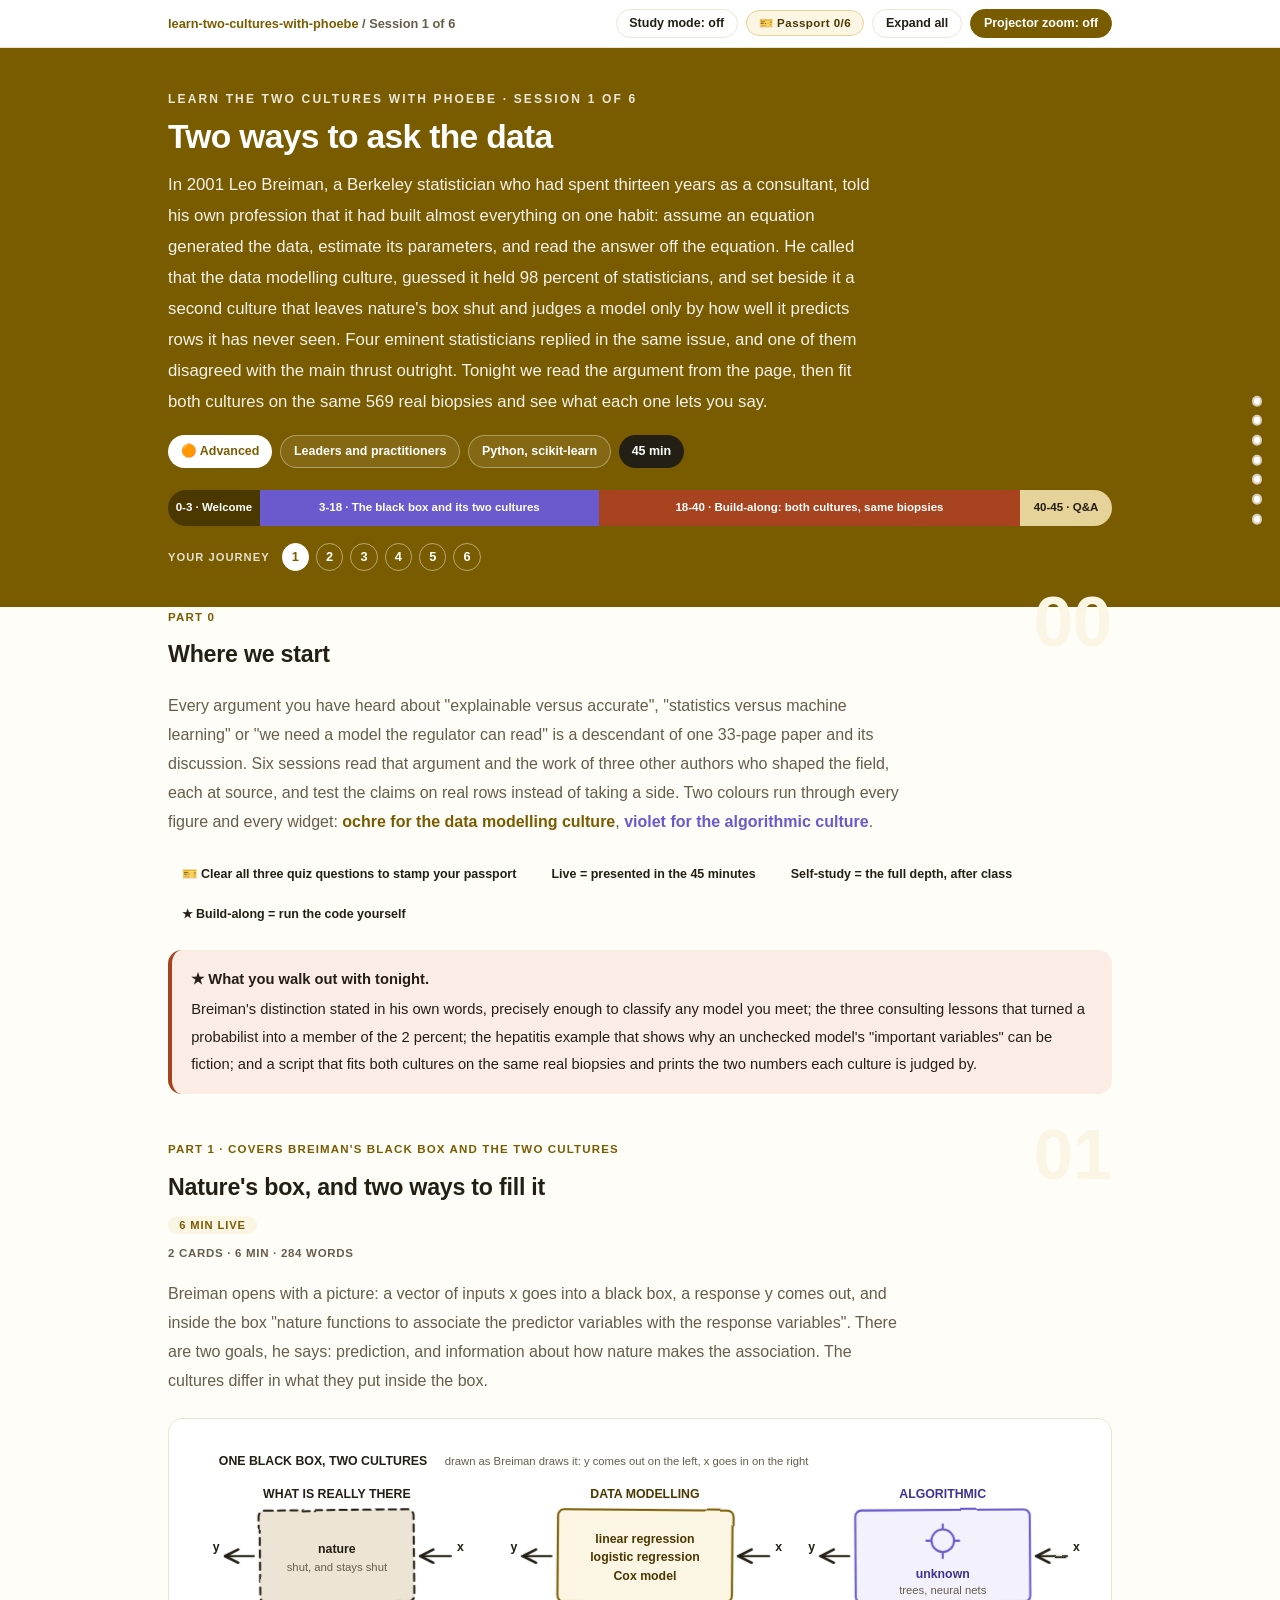
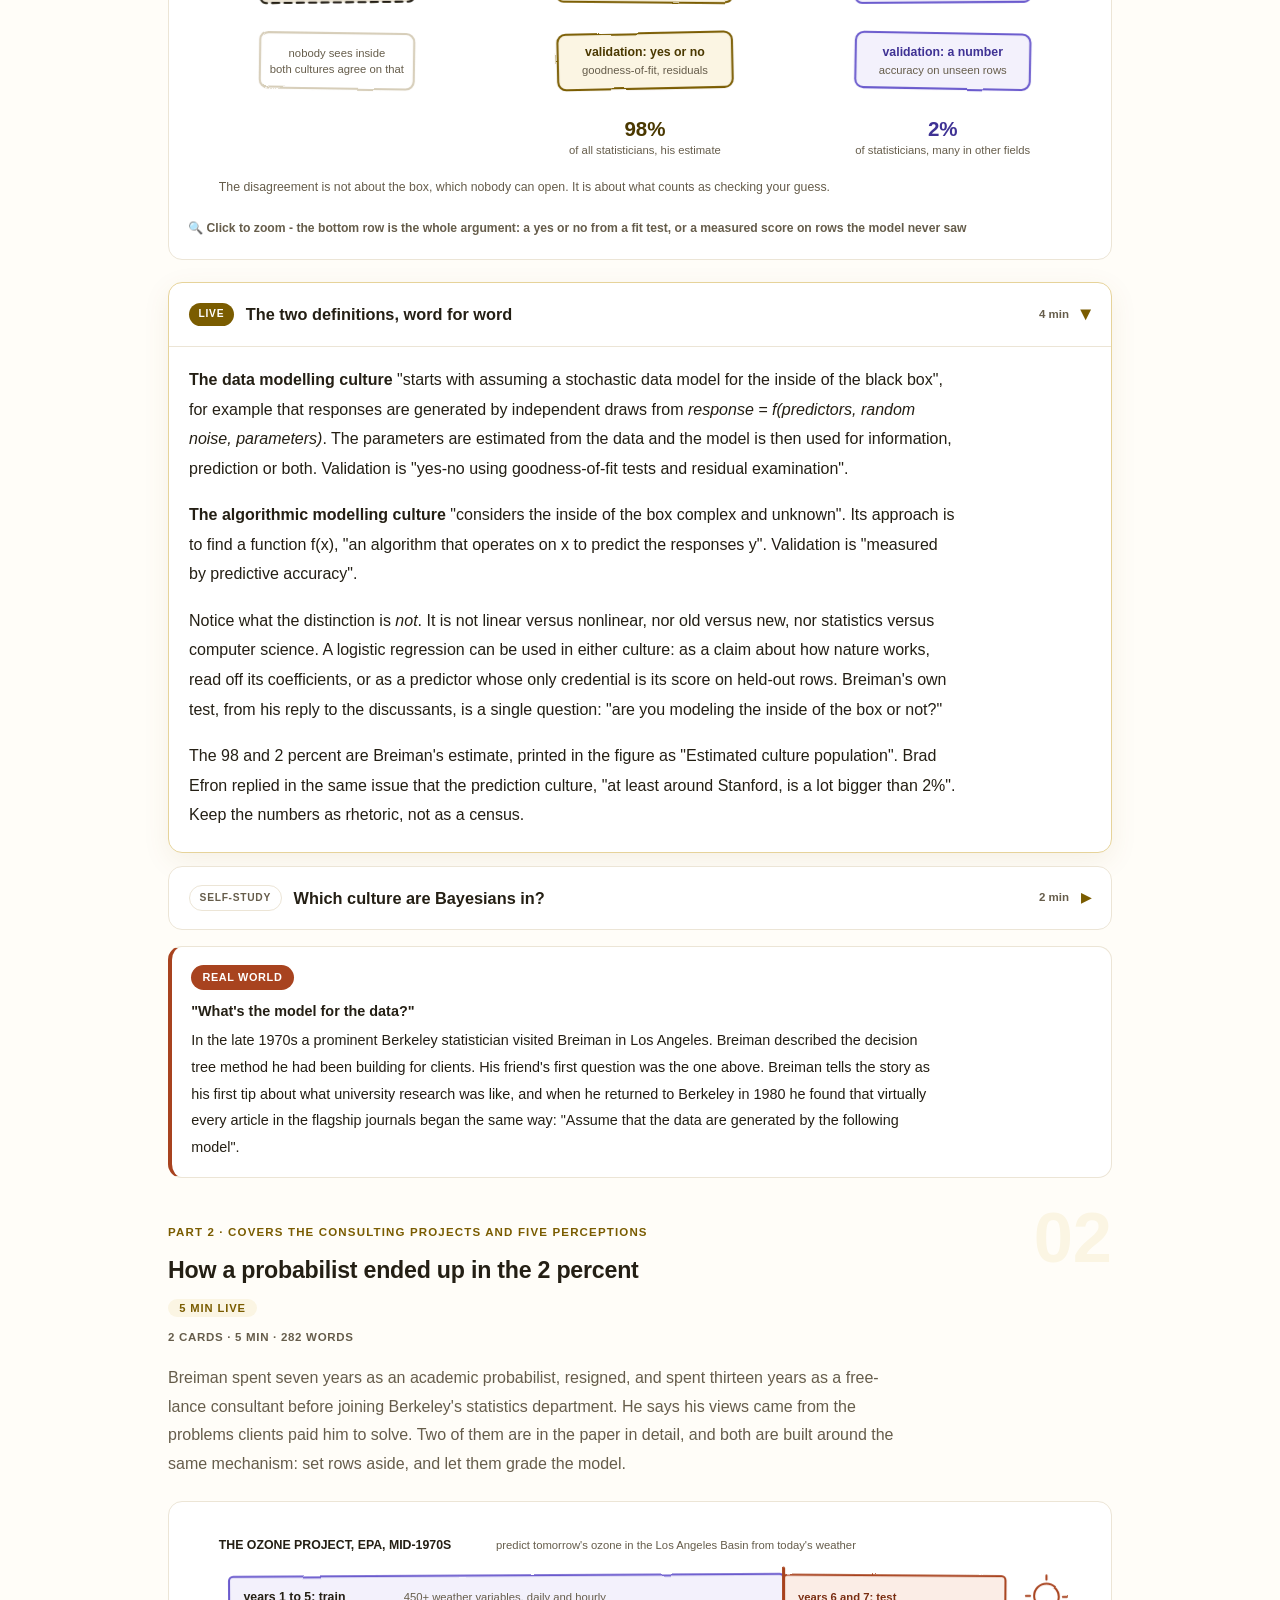
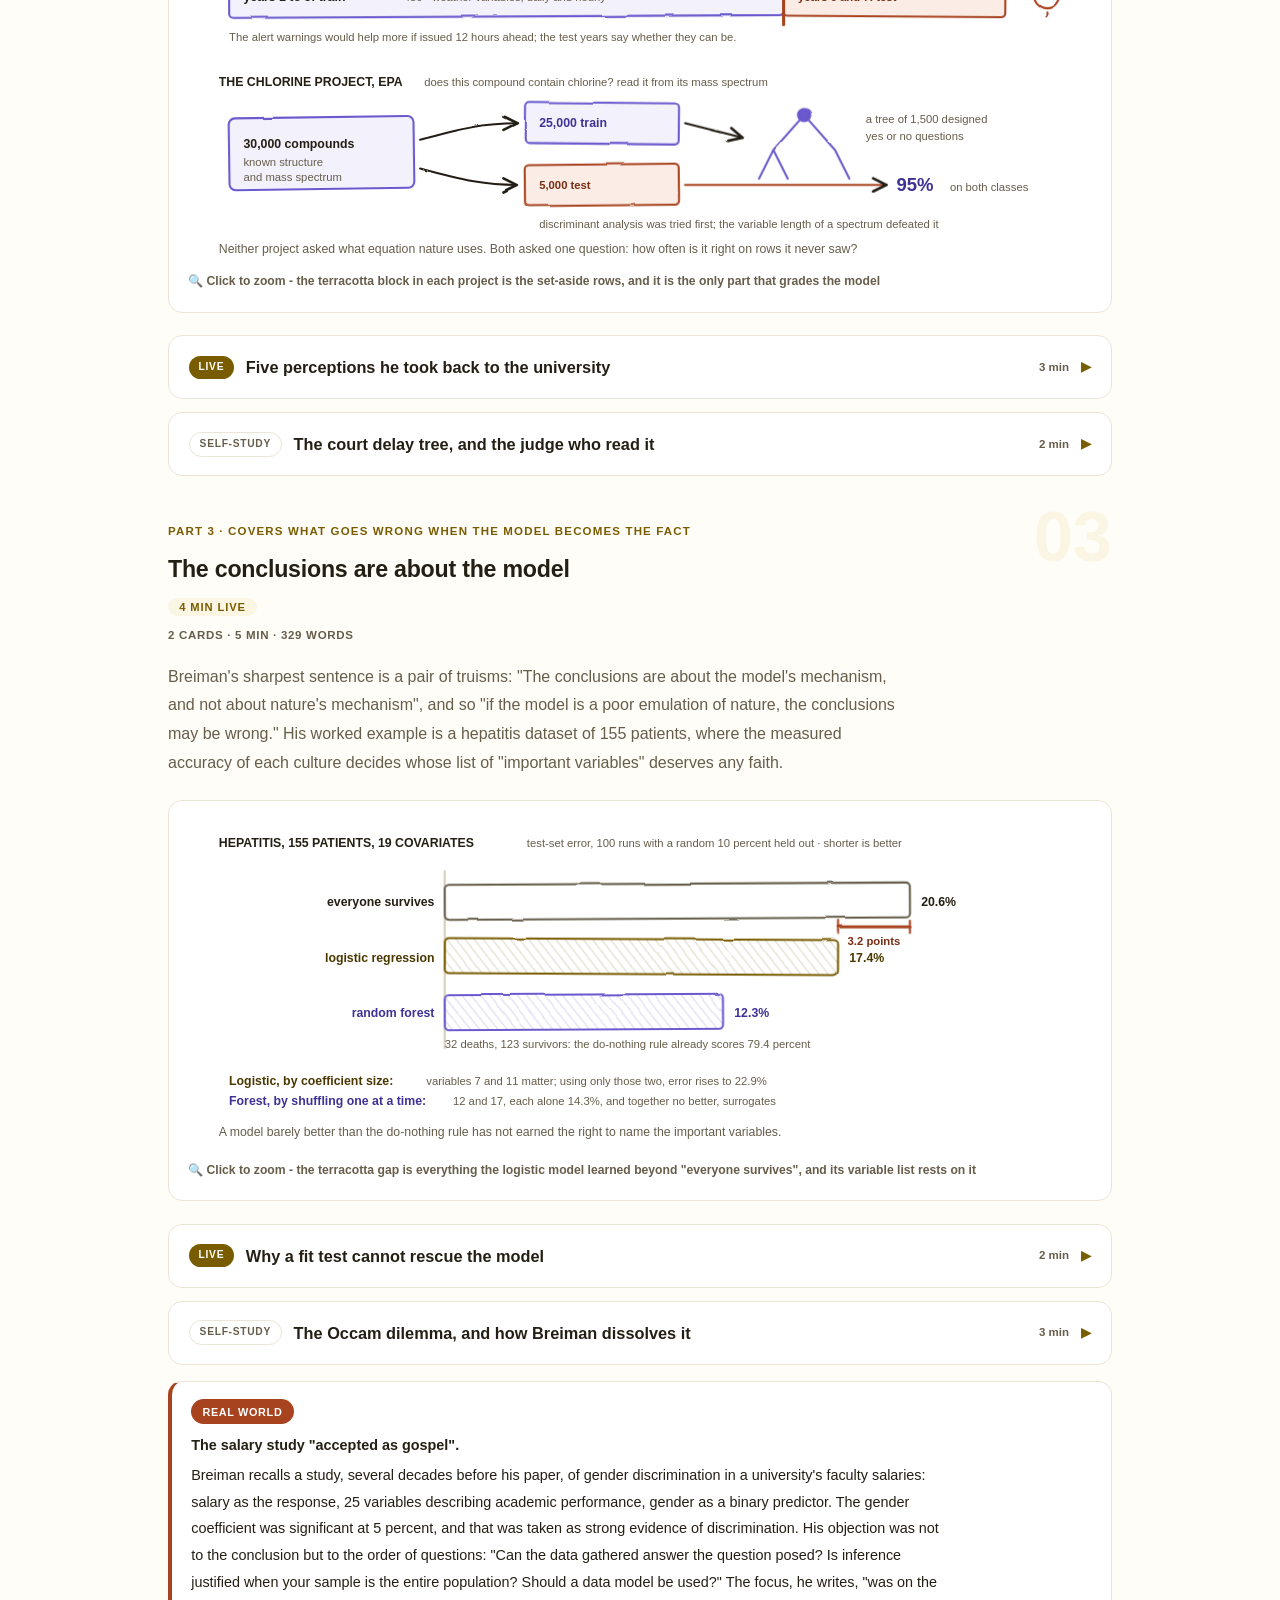
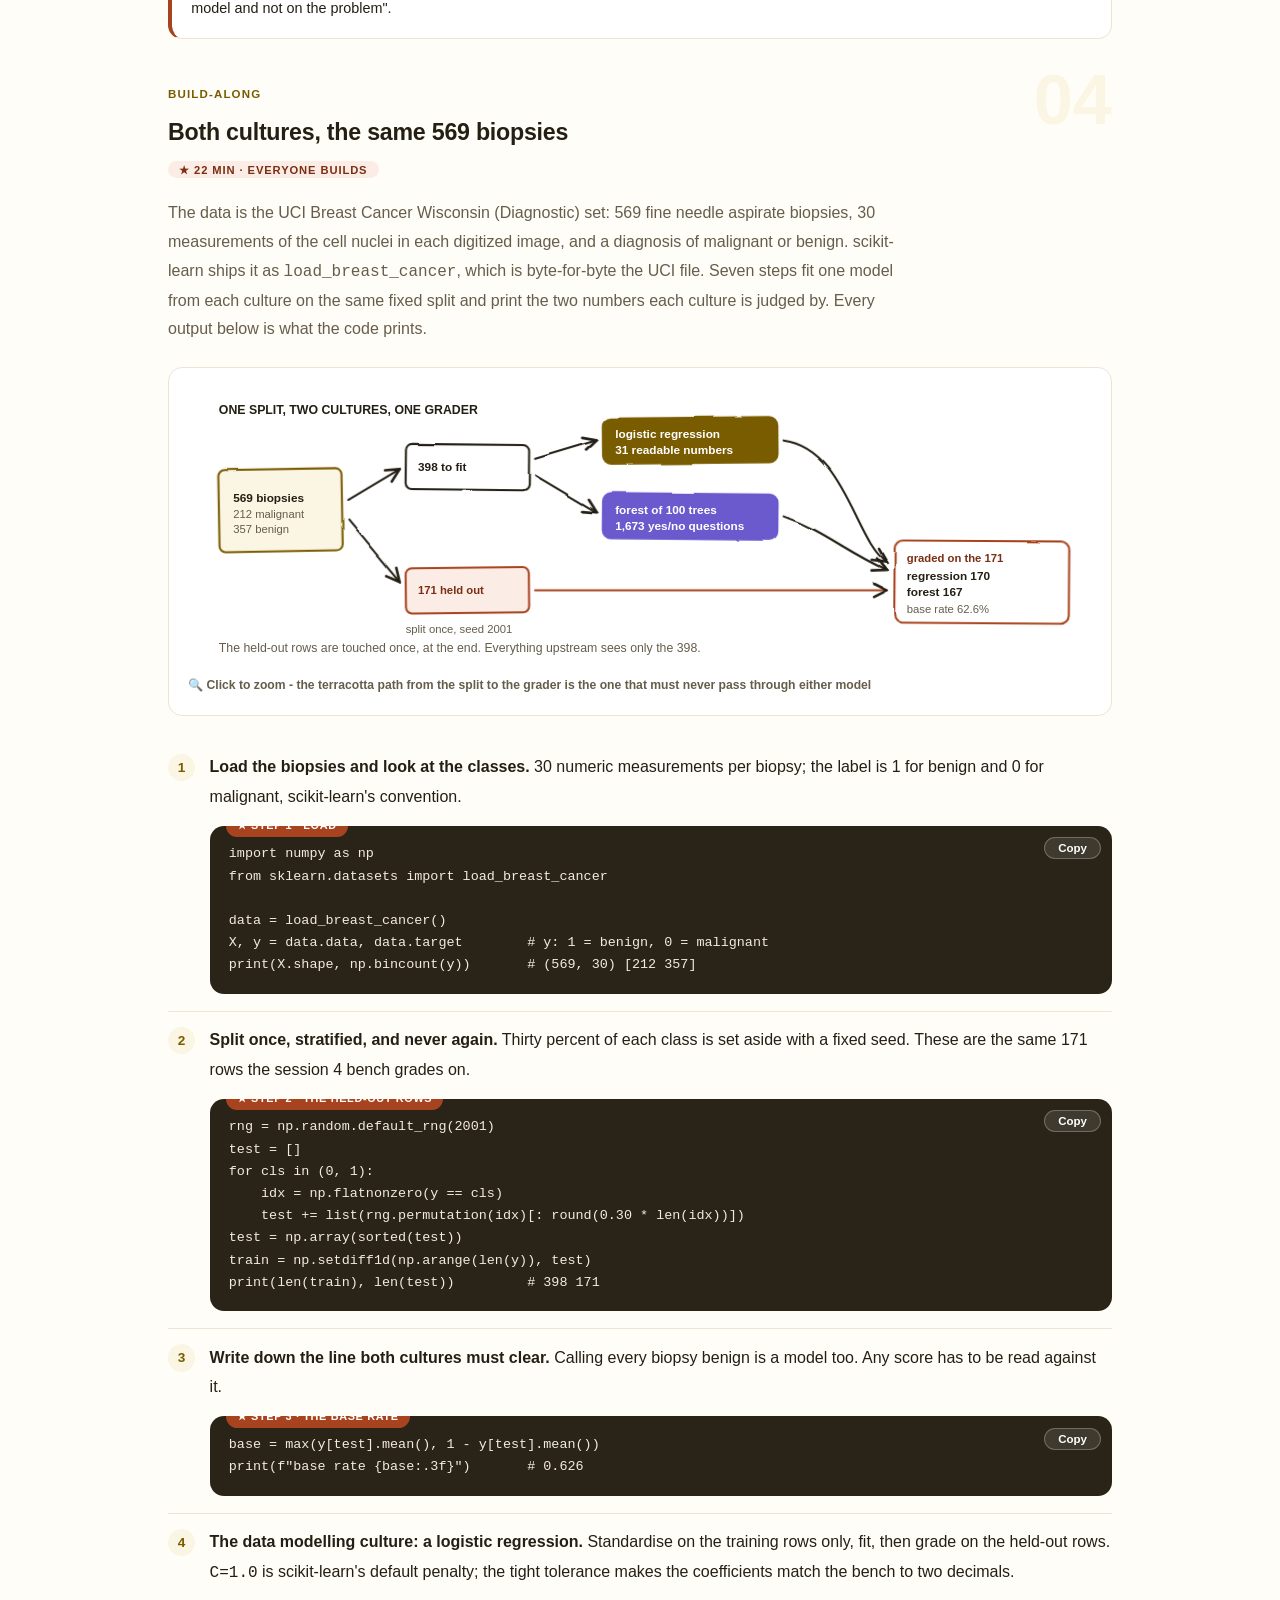
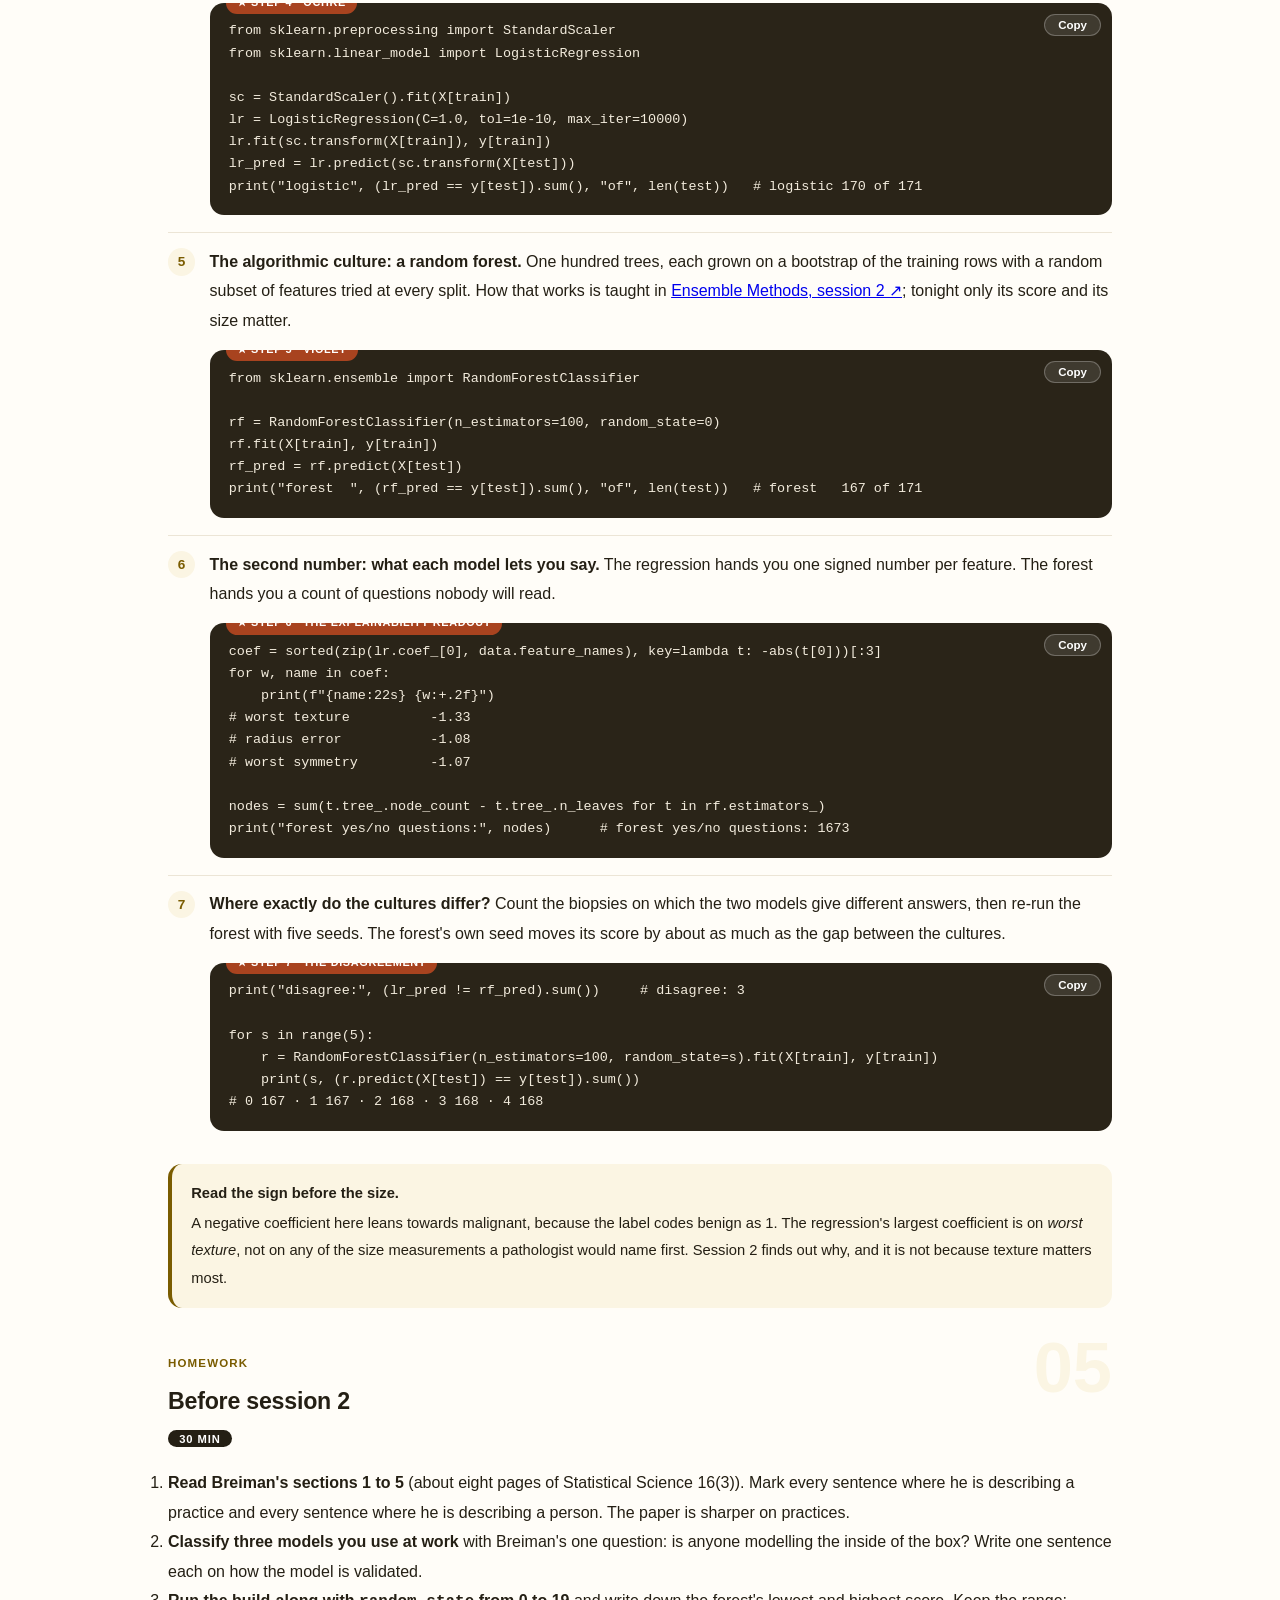
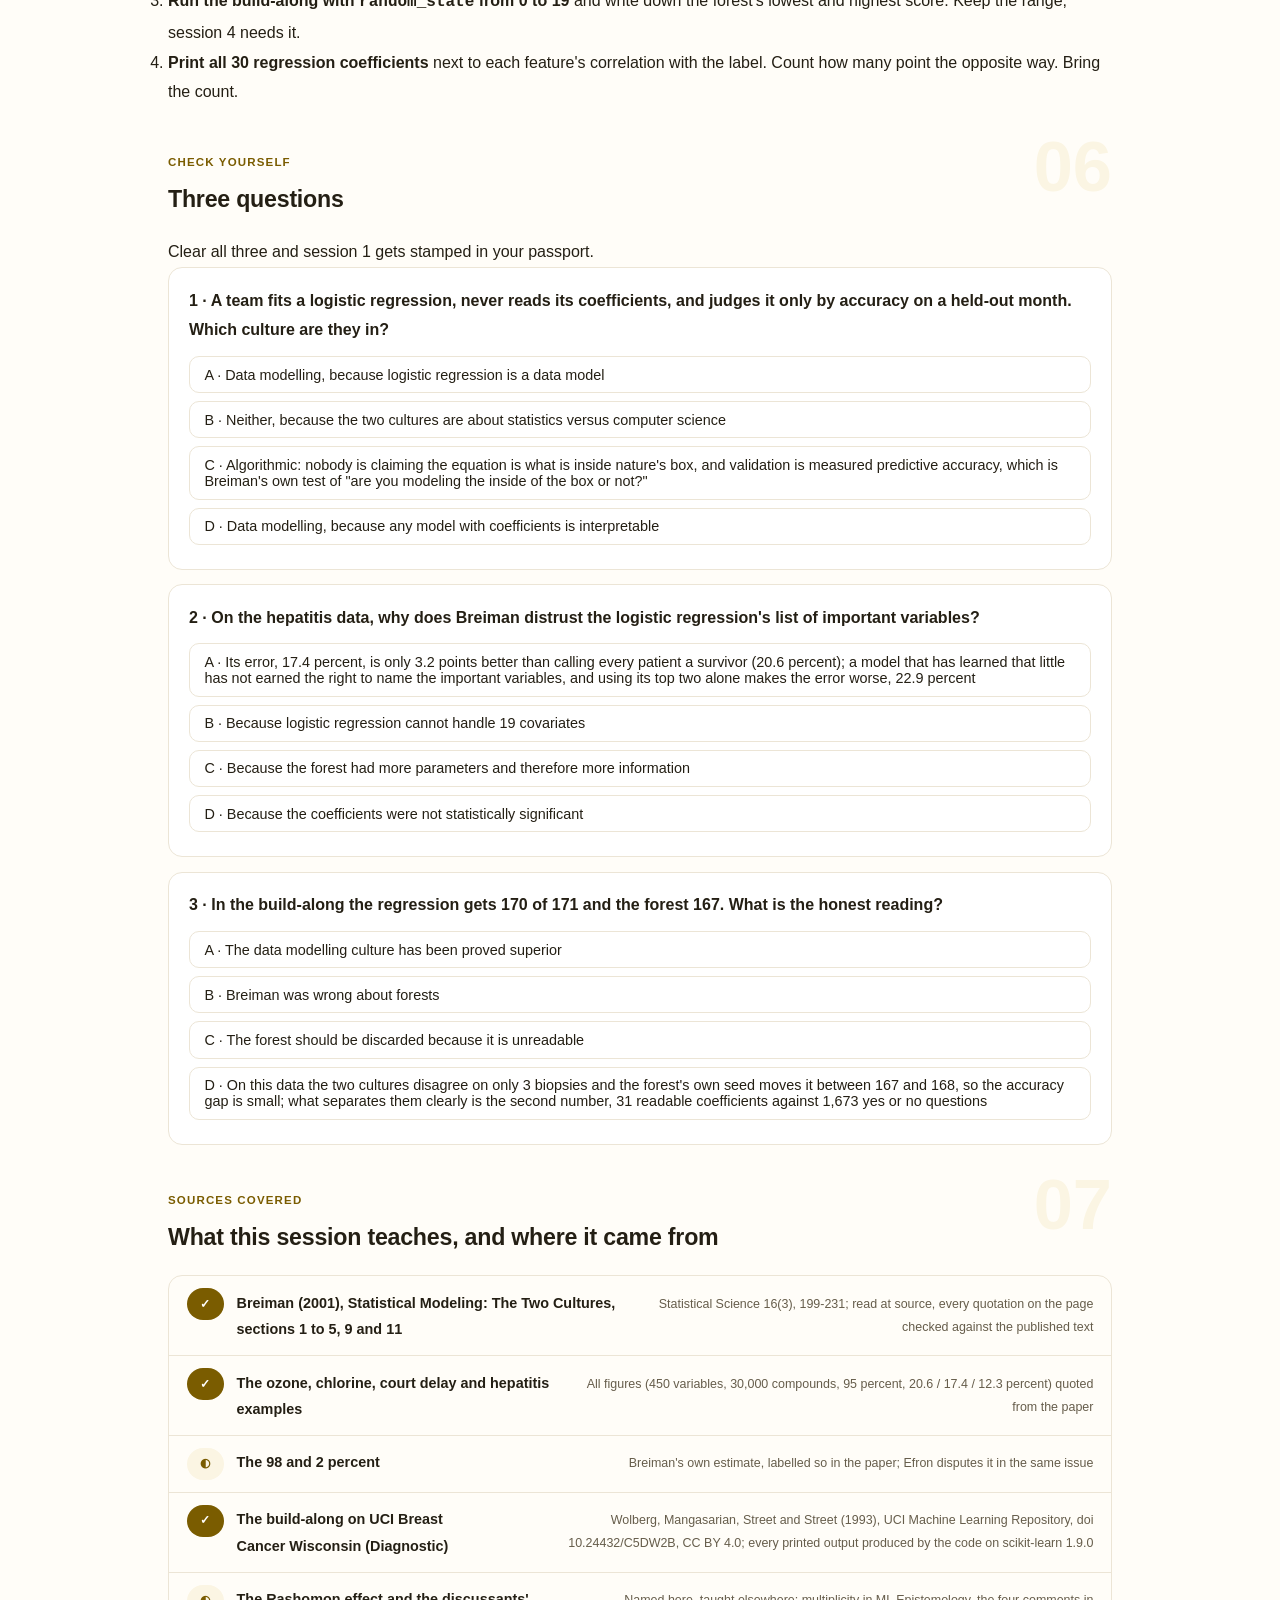
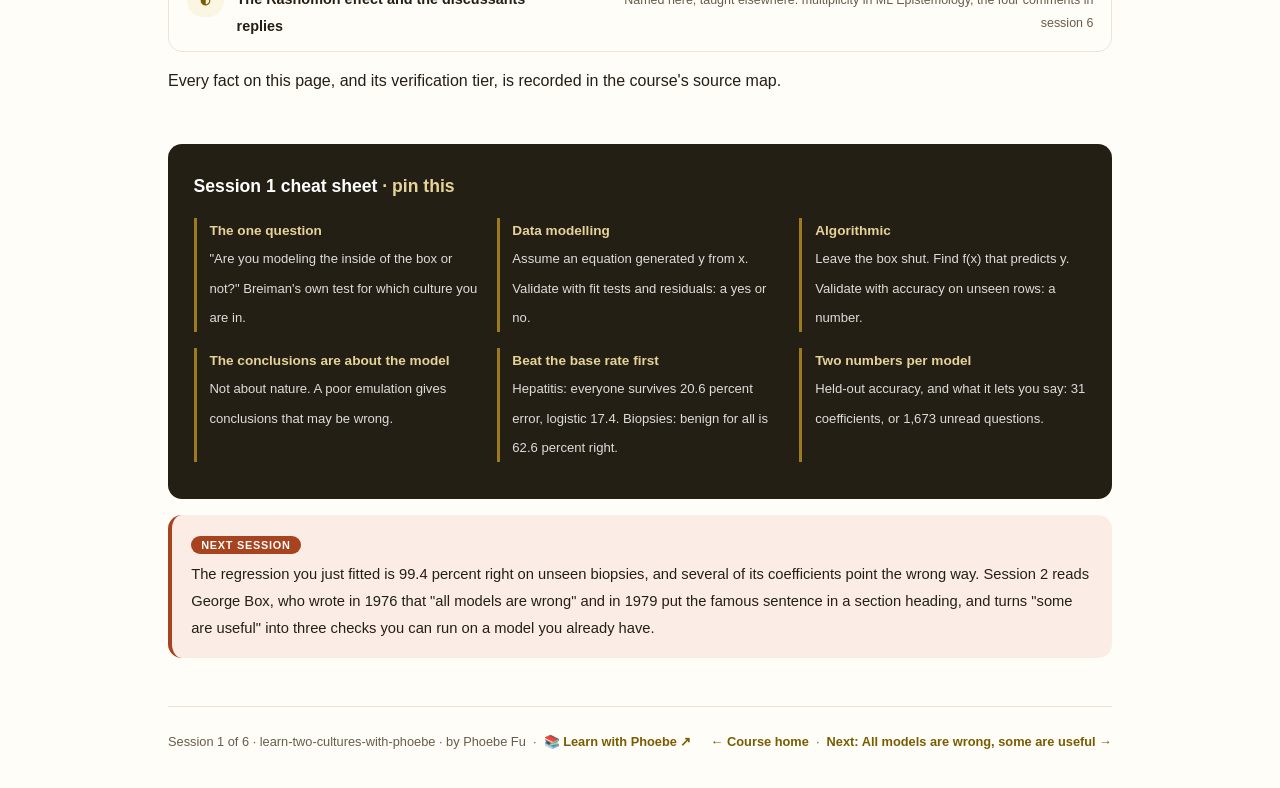
==== commit 6951d864: "Lift pill and header-chip text to WCAG AA The donor stylesheet set amber-ink text on an amber fill (" ====
--- a/courses/01-two-ways-to-ask-the-data.html
+++ b/courses/01-two-ways-to-ask-the-data.html
@@ -19,7 +19,7 @@
 <meta name="twitter:image" content="https://phoebefu6.github.io/learn-two-cultures-with-phoebe/assets/og-cover.png">
 <!-- social:end -->
 <title>Session 1 · Two ways to ask the data - learn two cultures with phoebe</title>
-<link rel="stylesheet" href="../assets/style.css?v=1">
+<link rel="stylesheet" href="../assets/style.css?v=2">
 </head>
 <body>
 
--- a/assets/style.css
+++ b/assets/style.css
@@ -82,7 +82,7 @@
   white-space: nowrap;
 }
 .chip.level { background: #fff; color: var(--indigo); }
-.chip.audience { background: rgba(255,255,255,.16); color: #fff; border: 1px solid rgba(255,255,255,.35); }
+.chip.audience { background: rgba(255,255,255,.08); color: #fff; border: 1px solid rgba(255,255,255,.35); }
 .chip.time { background: var(--ink); color: #fff; font-variant-numeric: tabular-nums; }
 
 
@@ -245,7 +245,7 @@
 .pill.solid { background: var(--indigo); color: #fff; }
 .pill.light { background: var(--indigo-50); color: var(--indigo); }
 .pill.inkpill { background: var(--ink); color: #fff; }
-.pill.amber, .pill.peach { background: var(--amber); color: var(--amber-ink); }
+.pill.amber, .pill.peach { background: var(--amber); color: #FFFFFF; }
 .pill.bare { color: var(--faint); }
 
 /* ---------- 4D grid ---------- */
@@ -377,7 +377,7 @@
 .callout.example .ex-pill {
   display: inline-block;
   background: var(--amber);
-  color: var(--amber-ink);
+  color: #FFFFFF;
   border-radius: 999px;
   padding: .15rem .7rem;
   font-size: .68rem;
@@ -720,7 +720,7 @@
   font-family: inherit; transition: all .14s ease; white-space: nowrap;
 }
 .sql-btn:hover { background: rgba(255,255,255,.2); }
-.sql-btn.sql-run { background: var(--amber); color: var(--amber-ink); border-color: var(--amber); }
+.sql-btn.sql-run { background: var(--amber); color: #FFFFFF; border-color: var(--amber); }
 .sql-btn.sql-run:hover { filter: brightness(1.05); }
 .sql-label {
   display: block;
@@ -974,7 +974,7 @@
   z-index: 2;
 }
 .hs-pin:hover { transform: translate(-50%, -50%) scale(1.18); }
-.hs-pin.on { background: var(--amber); color: var(--amber-ink); }
+.hs-pin.on { background: var(--amber); color: #FFFFFF; }
 .hs-pin::before {
   content: ""; position: absolute; inset: -7px; border-radius: 999px;
   border: 2px solid var(--indigo); opacity: 0;
@@ -1120,7 +1120,7 @@
   padding: 4px 11px; border-radius: 999px;
   background: rgba(255,255,255,.15);
 }
-.stakes-read .sk-delta.good { background: var(--amber); color: var(--amber-ink); }
+.stakes-read .sk-delta.good { background: var(--amber); color: #FFFFFF; }
 .stakes-read .sk-delta.bad { background: #FCA5A5; color: #7f1d1d; }
 
 /* --- 6. scorecard: halfway self-grade ------------------ */
@@ -1156,7 +1156,7 @@
   background: var(--indigo-50); color: var(--indigo-deep);
   border: 1px solid var(--indigo-soft); cursor: default;
 }
-.pp-pill.full { background: var(--amber); color: var(--amber-ink); border-color: var(--amber); }
+.pp-pill.full { background: var(--amber); color: #FFFFFF; border-color: var(--amber); }
 .pp-strip { display: flex; gap: 10px; flex-wrap: wrap; margin: 18px 0 6px; }
 .pp-stamp {
   display: flex; flex-direction: column; align-items: center; gap: 6px;
@@ -1183,7 +1183,7 @@
   display: inline-block; margin-bottom: 7px;
   font: 800 0.68rem Inter, sans-serif; letter-spacing: .07em;
   text-transform: uppercase; padding: 3px 10px; border-radius: 999px;
-  background: var(--amber); color: var(--amber-ink);
+  background: var(--amber); color: #FFFFFF;
 }
 
 /* --- mobile floor (desktop is the product) ------------- */
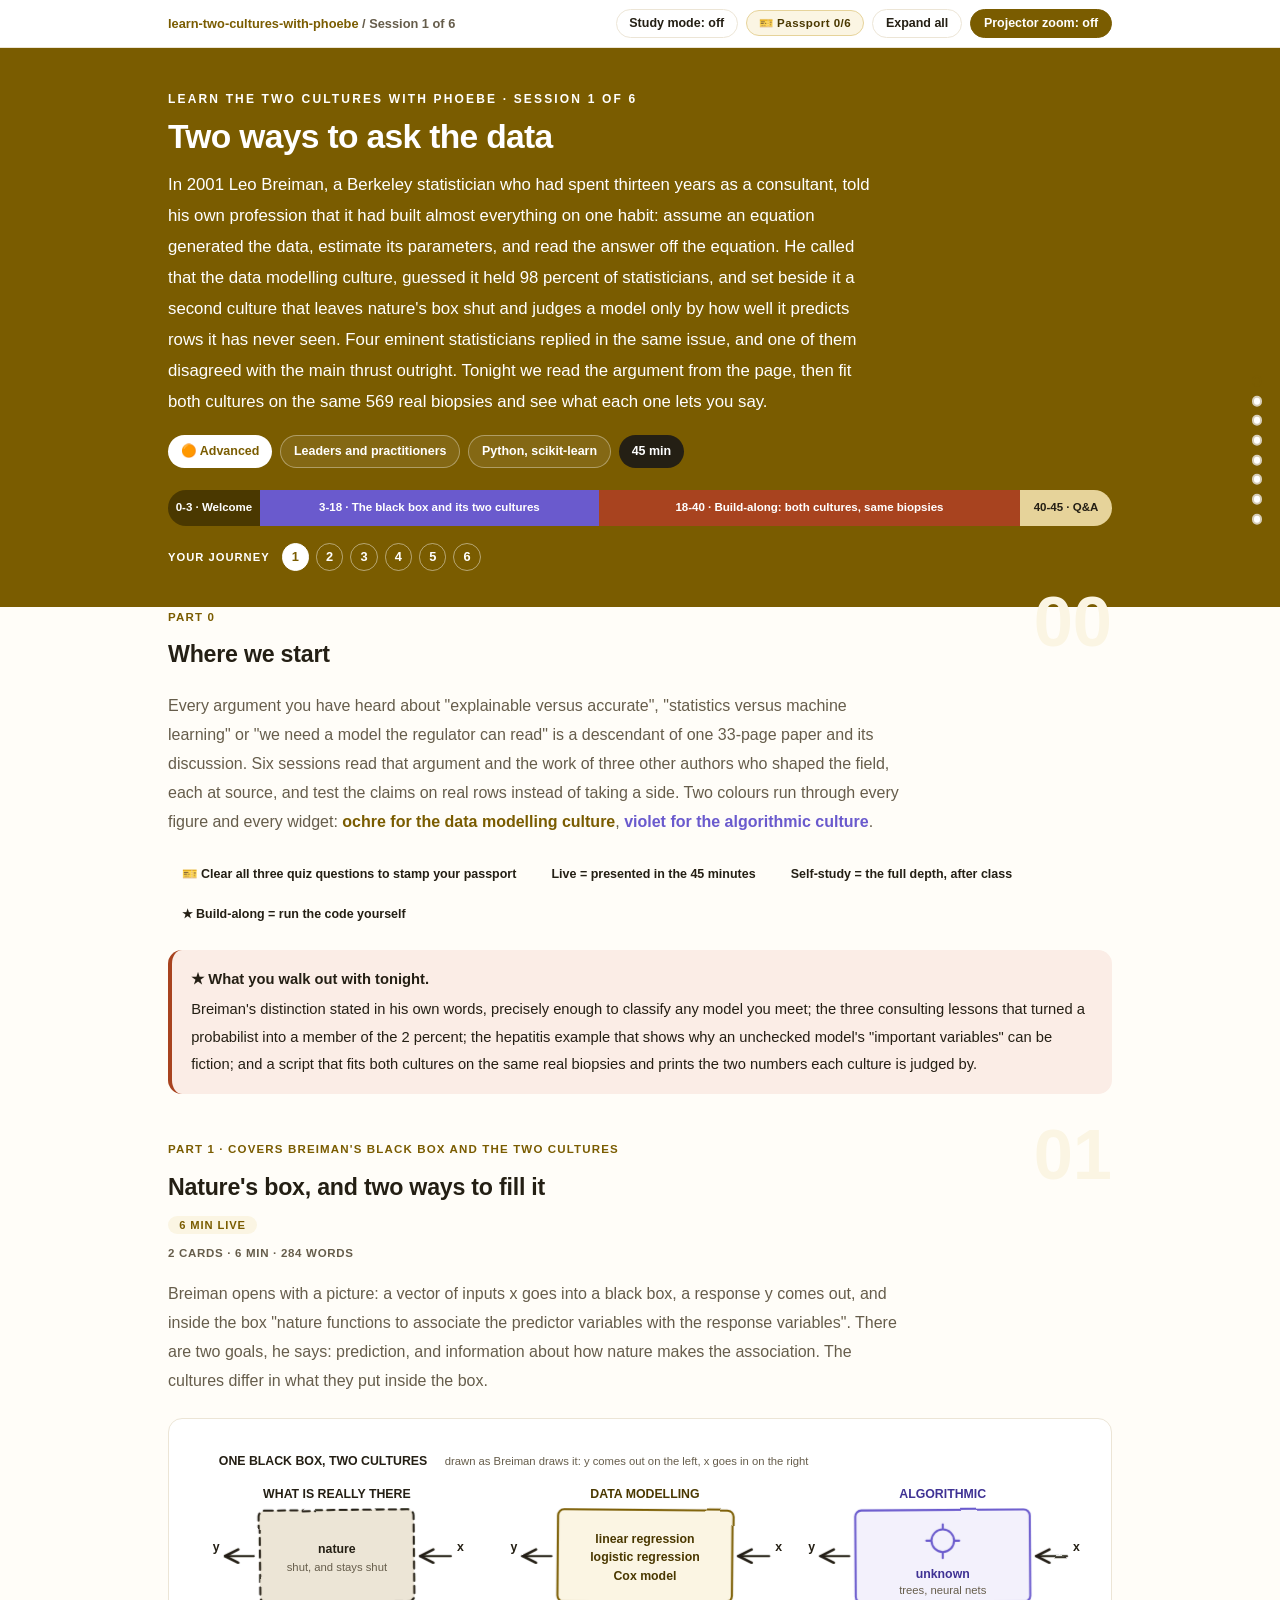
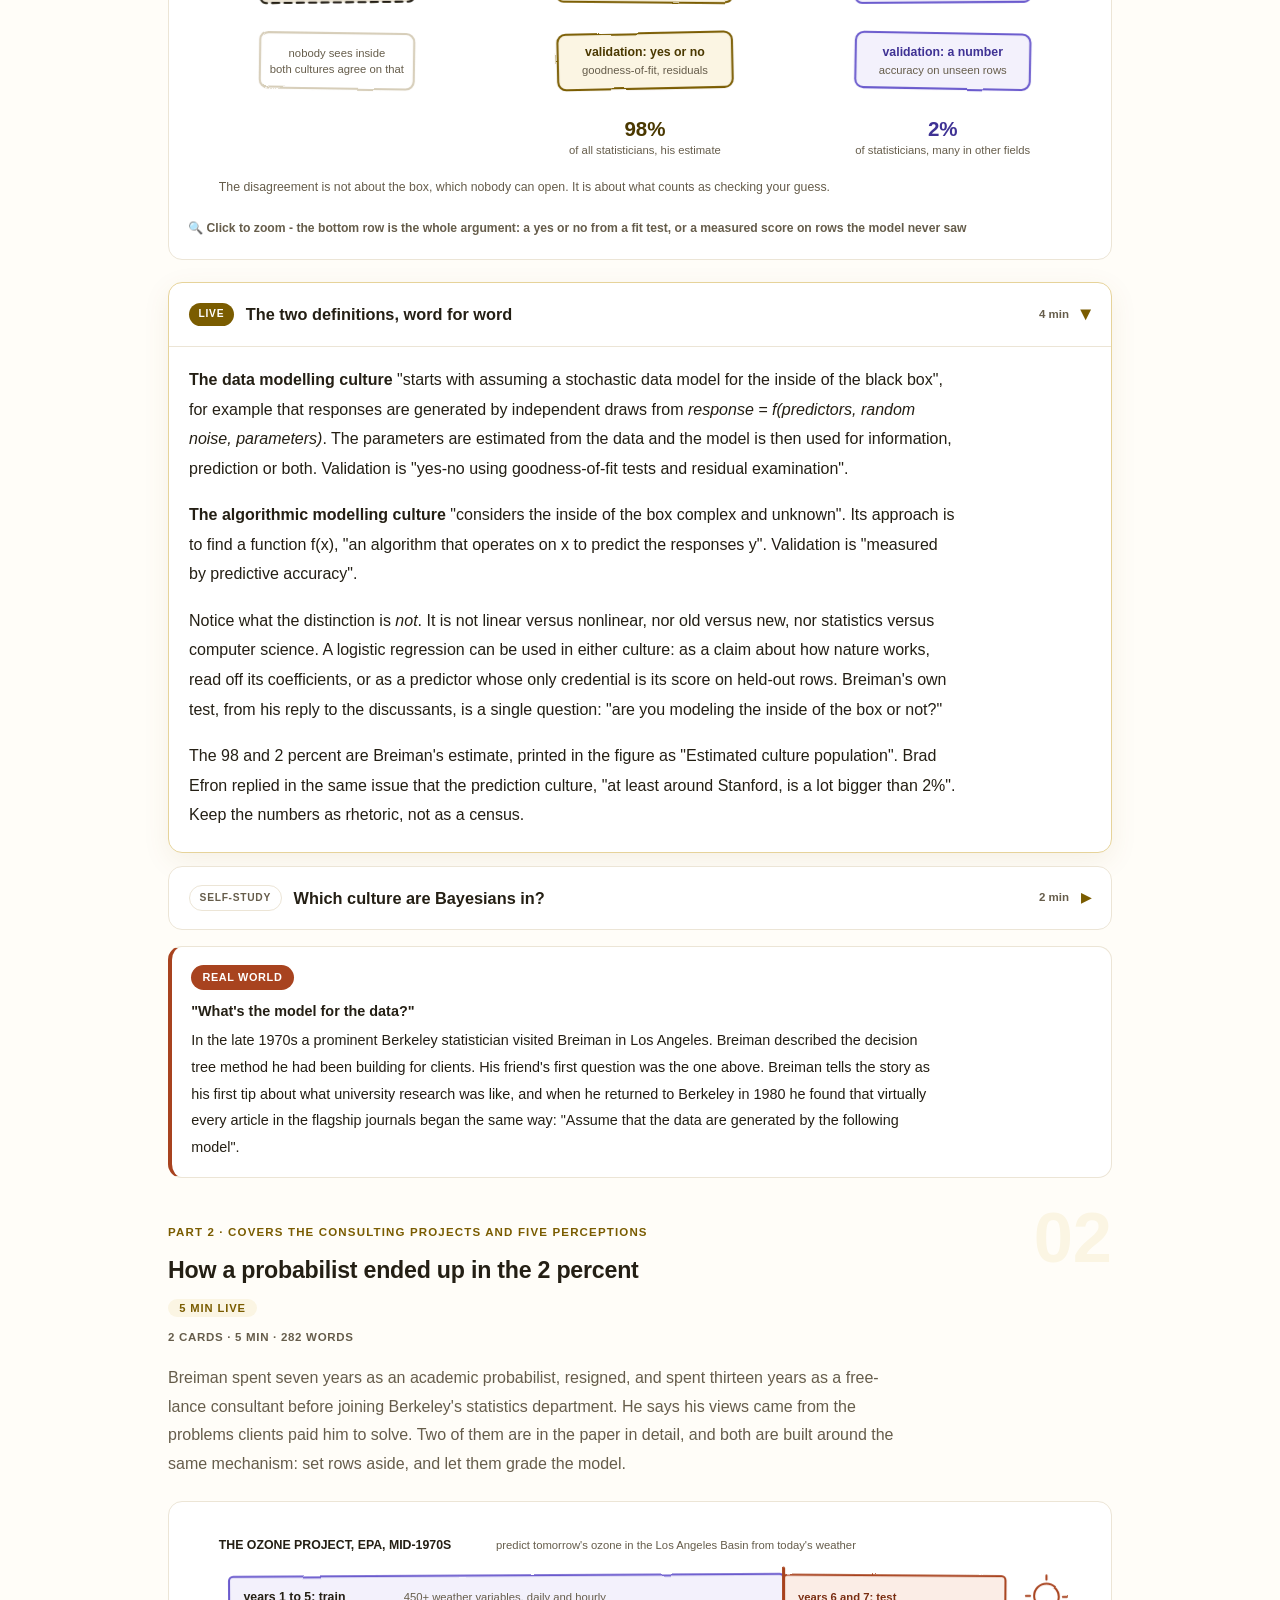
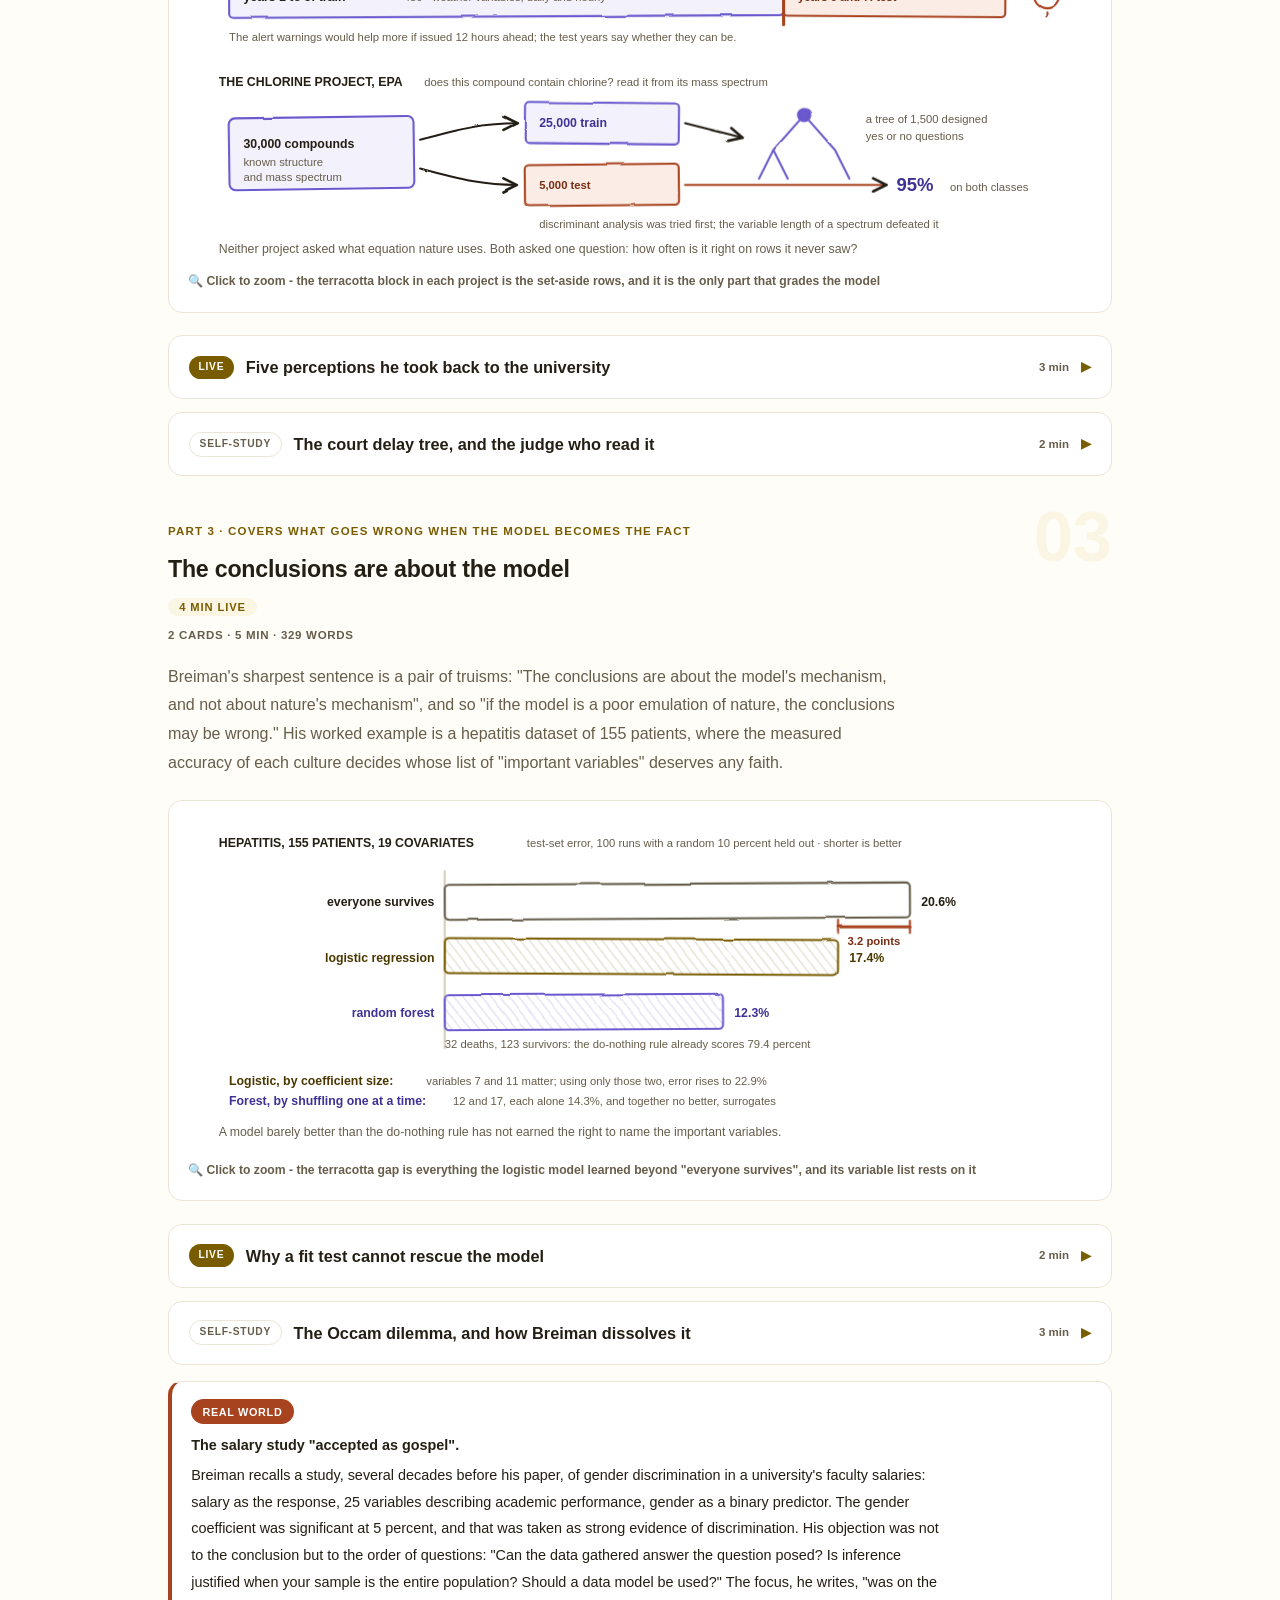
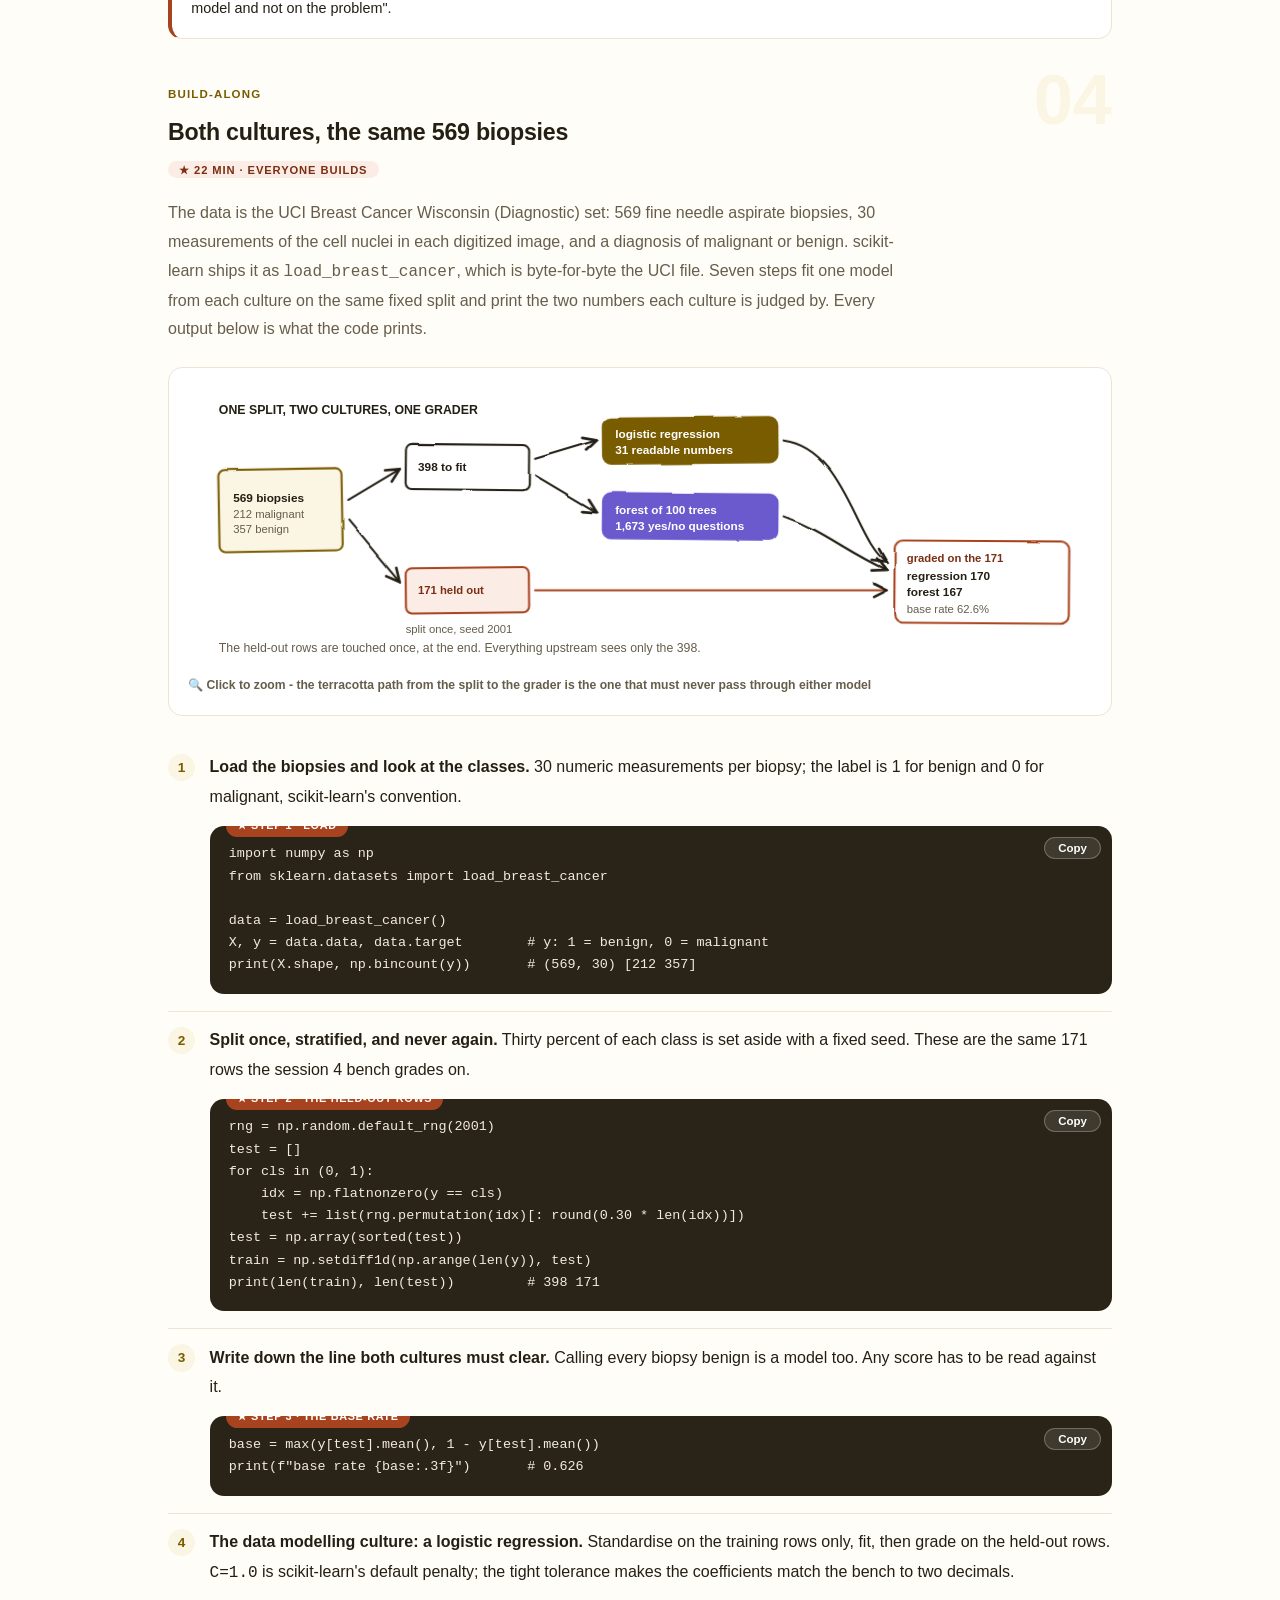
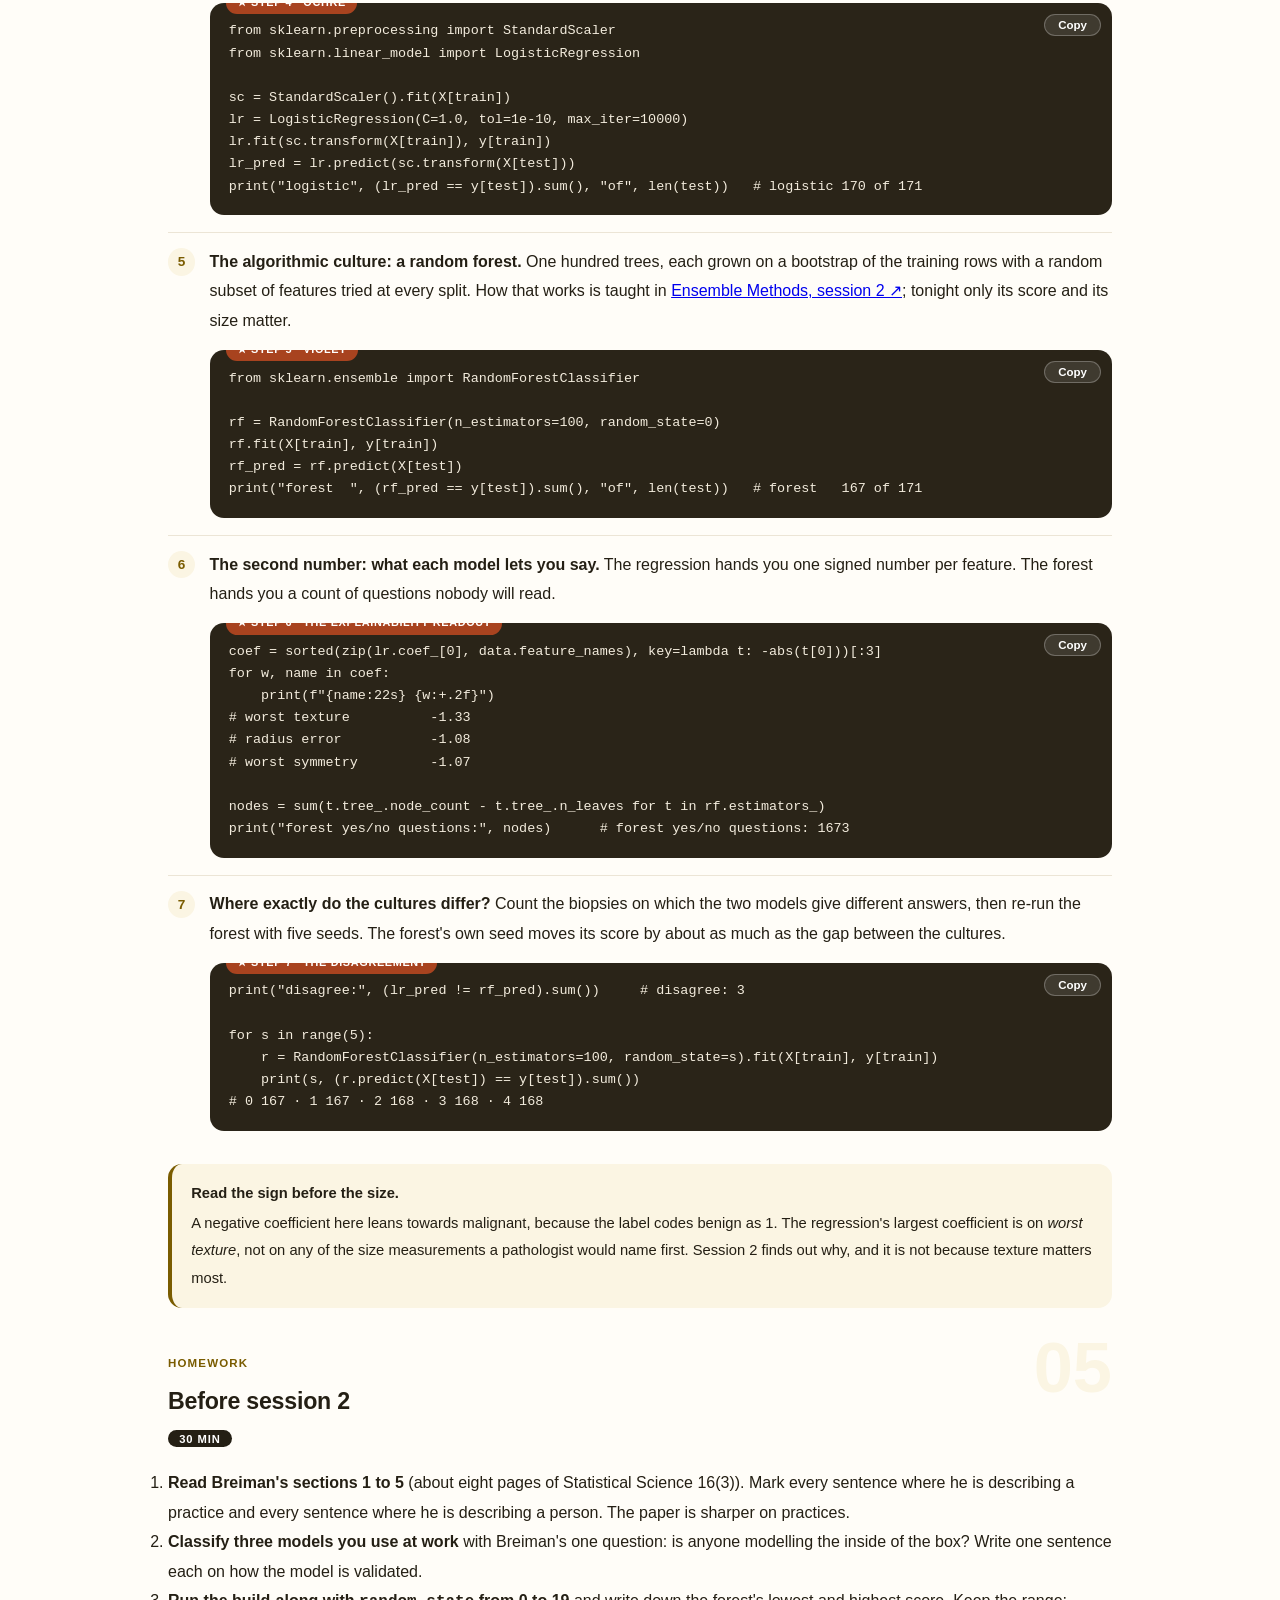
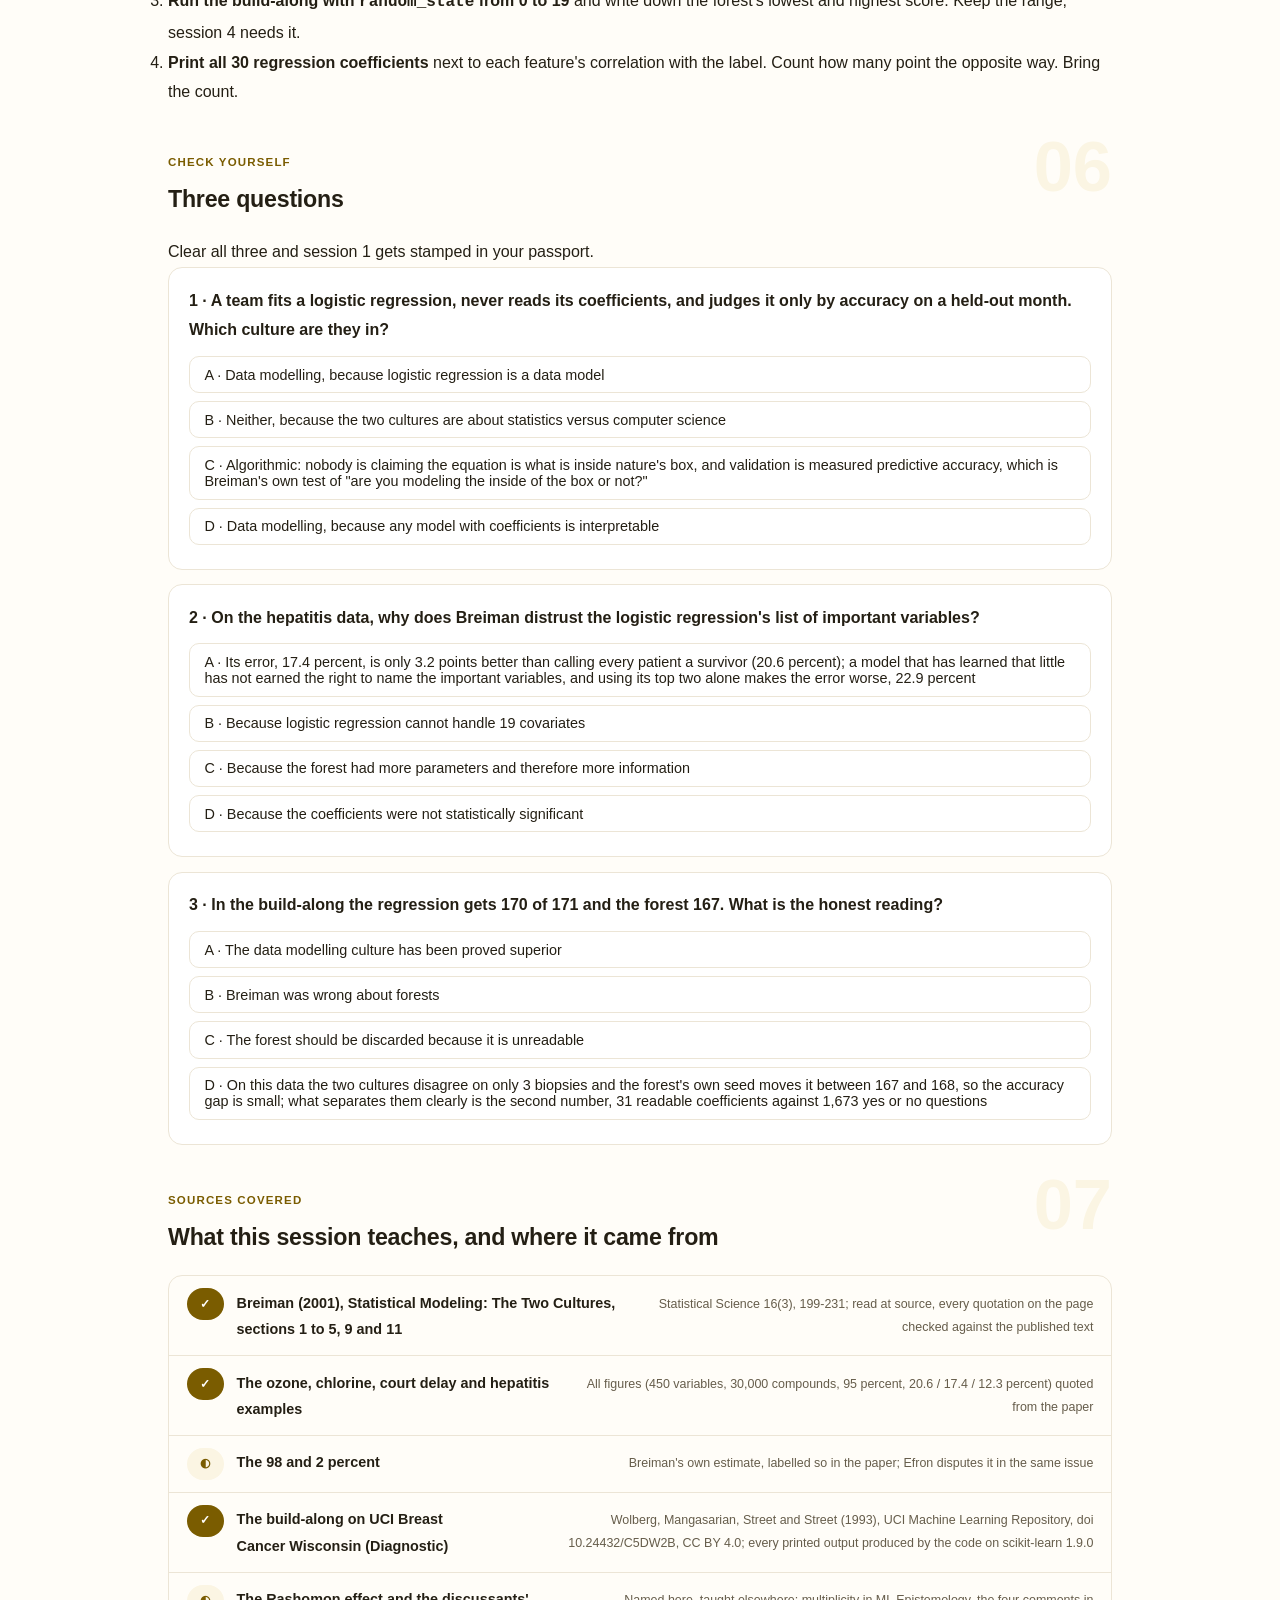
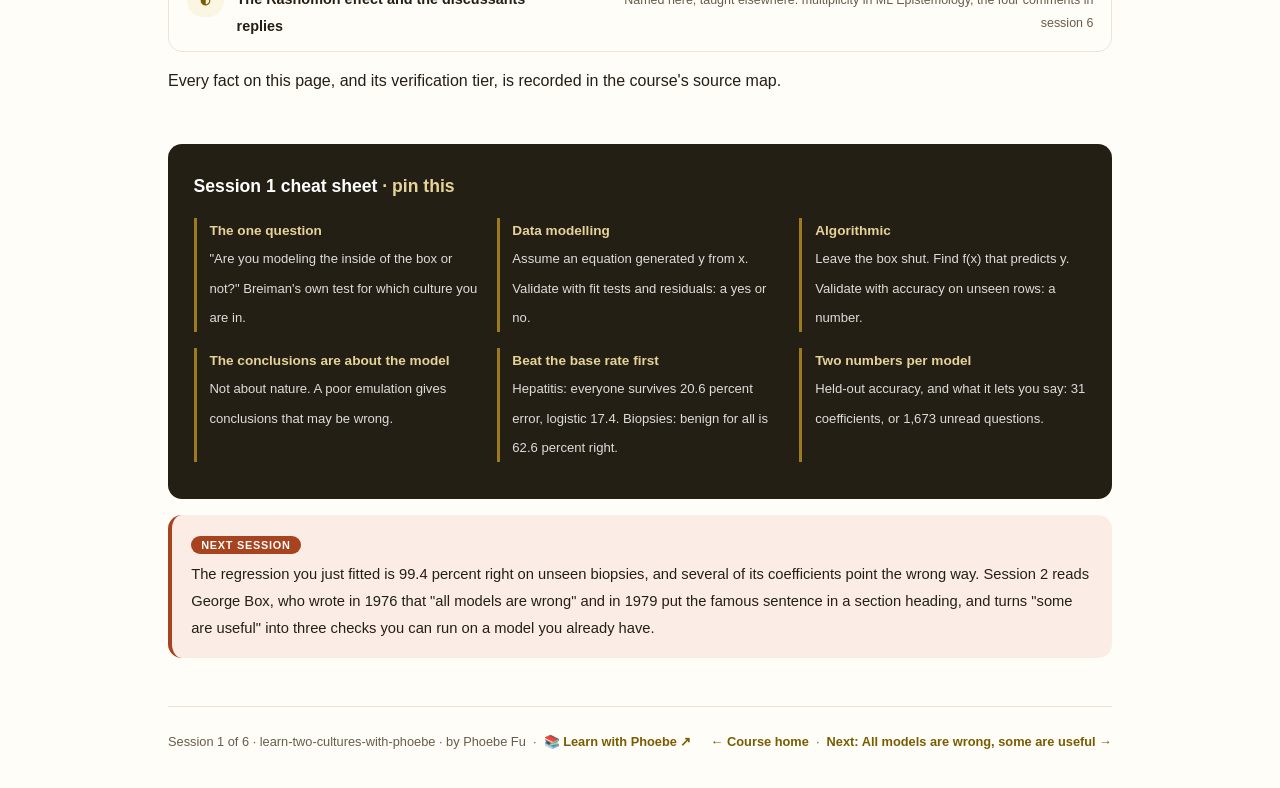
==== commit 84e76ccf: "Lift translucent header text and the empty passport mark to WCAG A full-page contrast probe (every t" ====
--- a/courses/01-two-ways-to-ask-the-data.html
+++ b/courses/01-two-ways-to-ask-the-data.html
@@ -19,7 +19,7 @@
 <meta name="twitter:image" content="https://phoebefu6.github.io/learn-two-cultures-with-phoebe/assets/og-cover.png">
 <!-- social:end -->
 <title>Session 1 · Two ways to ask the data - learn two cultures with phoebe</title>
-<link rel="stylesheet" href="../assets/style.css?v=2">
+<link rel="stylesheet" href="../assets/style.css?v=3">
 </head>
 <body>
 
--- a/assets/style.css
+++ b/assets/style.css
@@ -57,7 +57,7 @@
   font-size: .75rem;
   letter-spacing: .18em;
   text-transform: uppercase;
-  opacity: .85;
+  opacity: 1;
   font-weight: 600;
 }
 .masthead h1 {
@@ -68,7 +68,7 @@
   letter-spacing: -.02em;
 }
 .masthead h1 .accent { color: inherit; }
-.masthead .sub { font-size: 1.05rem; opacity: .92; max-width: 44rem; }
+.masthead .sub { font-size: 1.05rem; opacity: 1; max-width: 44rem; }
 
 .chip-row { display: flex; flex-wrap: wrap; gap: .5rem; margin-top: 1.1rem; }
 .chip {
@@ -568,7 +568,7 @@
   margin-top: 1.1rem;
   flex-wrap: wrap;
 }
-.journey .jlabel { font-size: .7rem; font-weight: 700; text-transform: uppercase; letter-spacing: .09em; opacity: .8; margin-right: .3rem; }
+.journey .jlabel { font-size: .7rem; font-weight: 700; text-transform: uppercase; letter-spacing: .09em; opacity: 1; margin-right: .3rem; }
 .journey a {
   width: 1.7rem; height: 1.7rem;
   border-radius: 999px;
@@ -1166,7 +1166,7 @@
   transition: all .18s ease;
 }
 .pp-stamp:hover { border-color: var(--indigo-soft); }
-.pp-stamp i { font-size: 1.3rem; font-style: normal; opacity: .35; }
+.pp-stamp i { font-size: 1.3rem; font-style: normal; opacity: .7; }
 .pp-stamp b { font: 800 0.7rem Inter, sans-serif; }
 .pp-stamp.got {
   border-style: solid; border-color: var(--indigo);
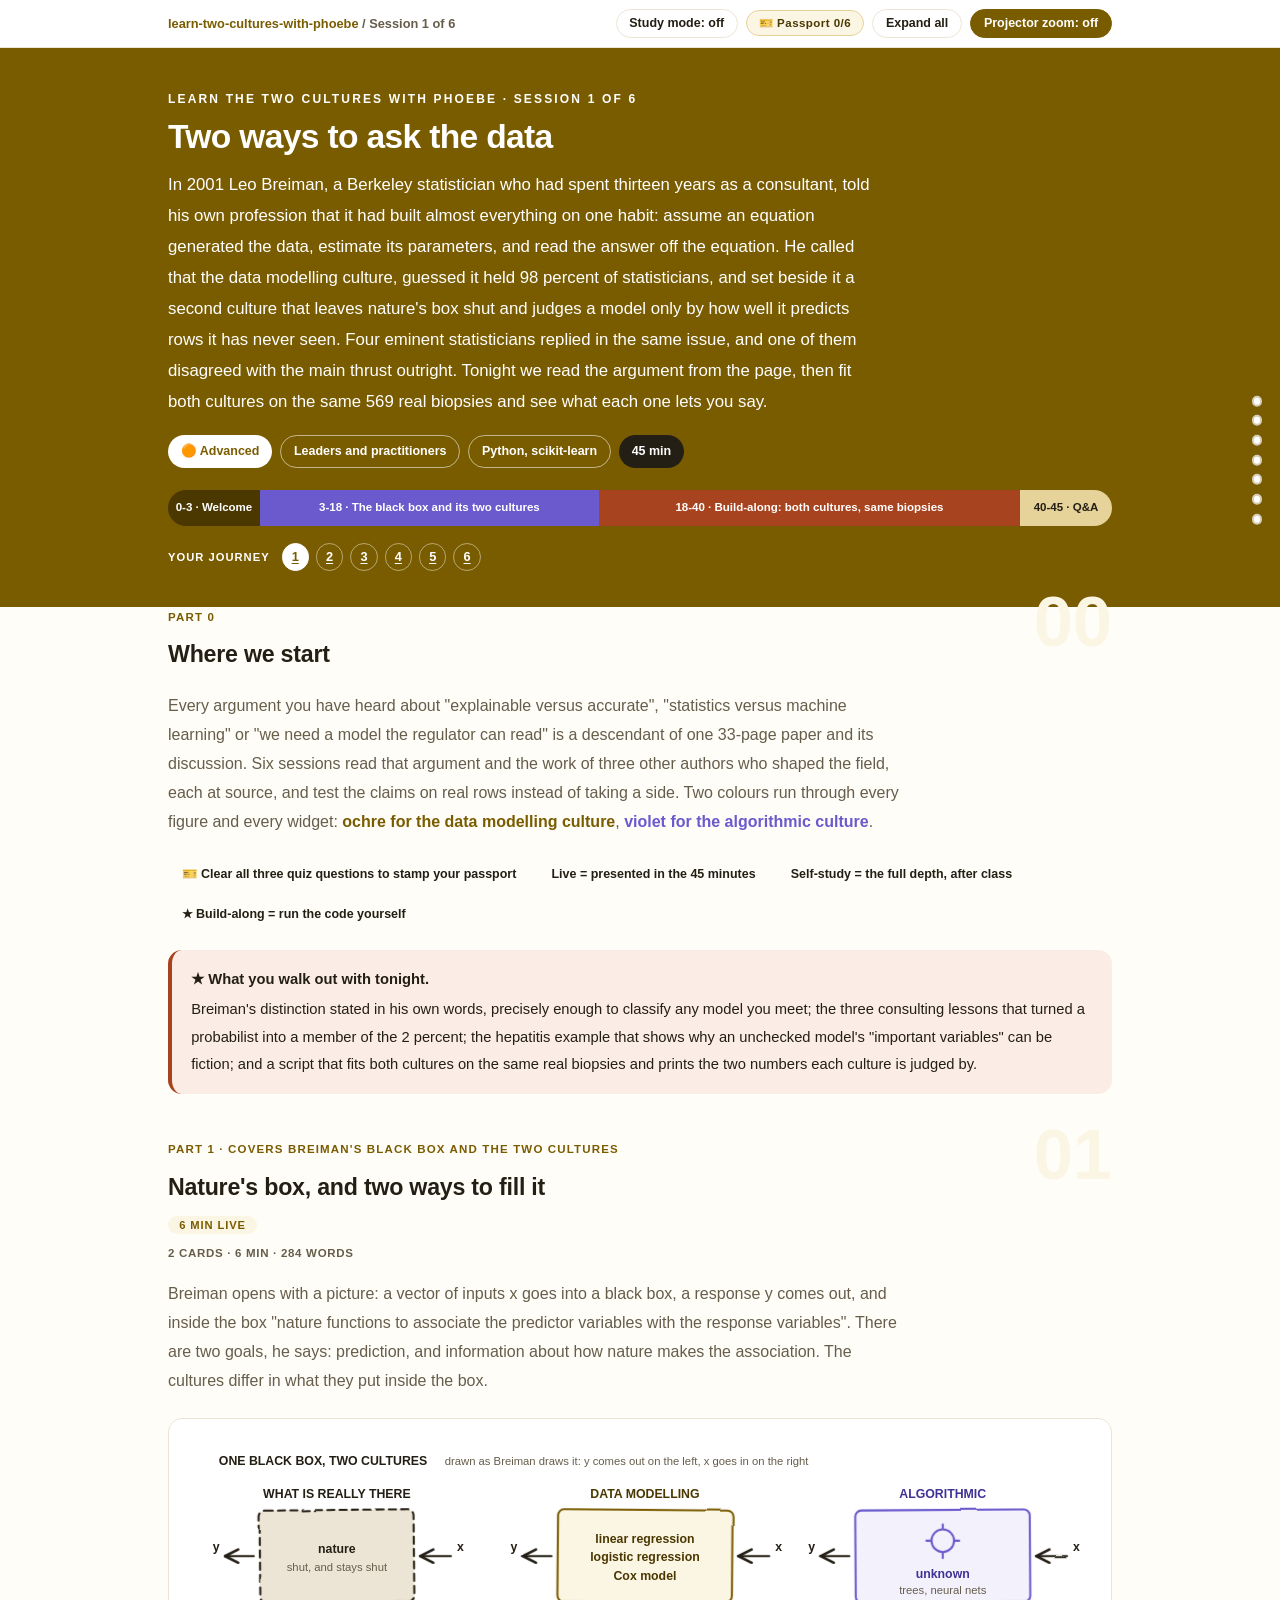
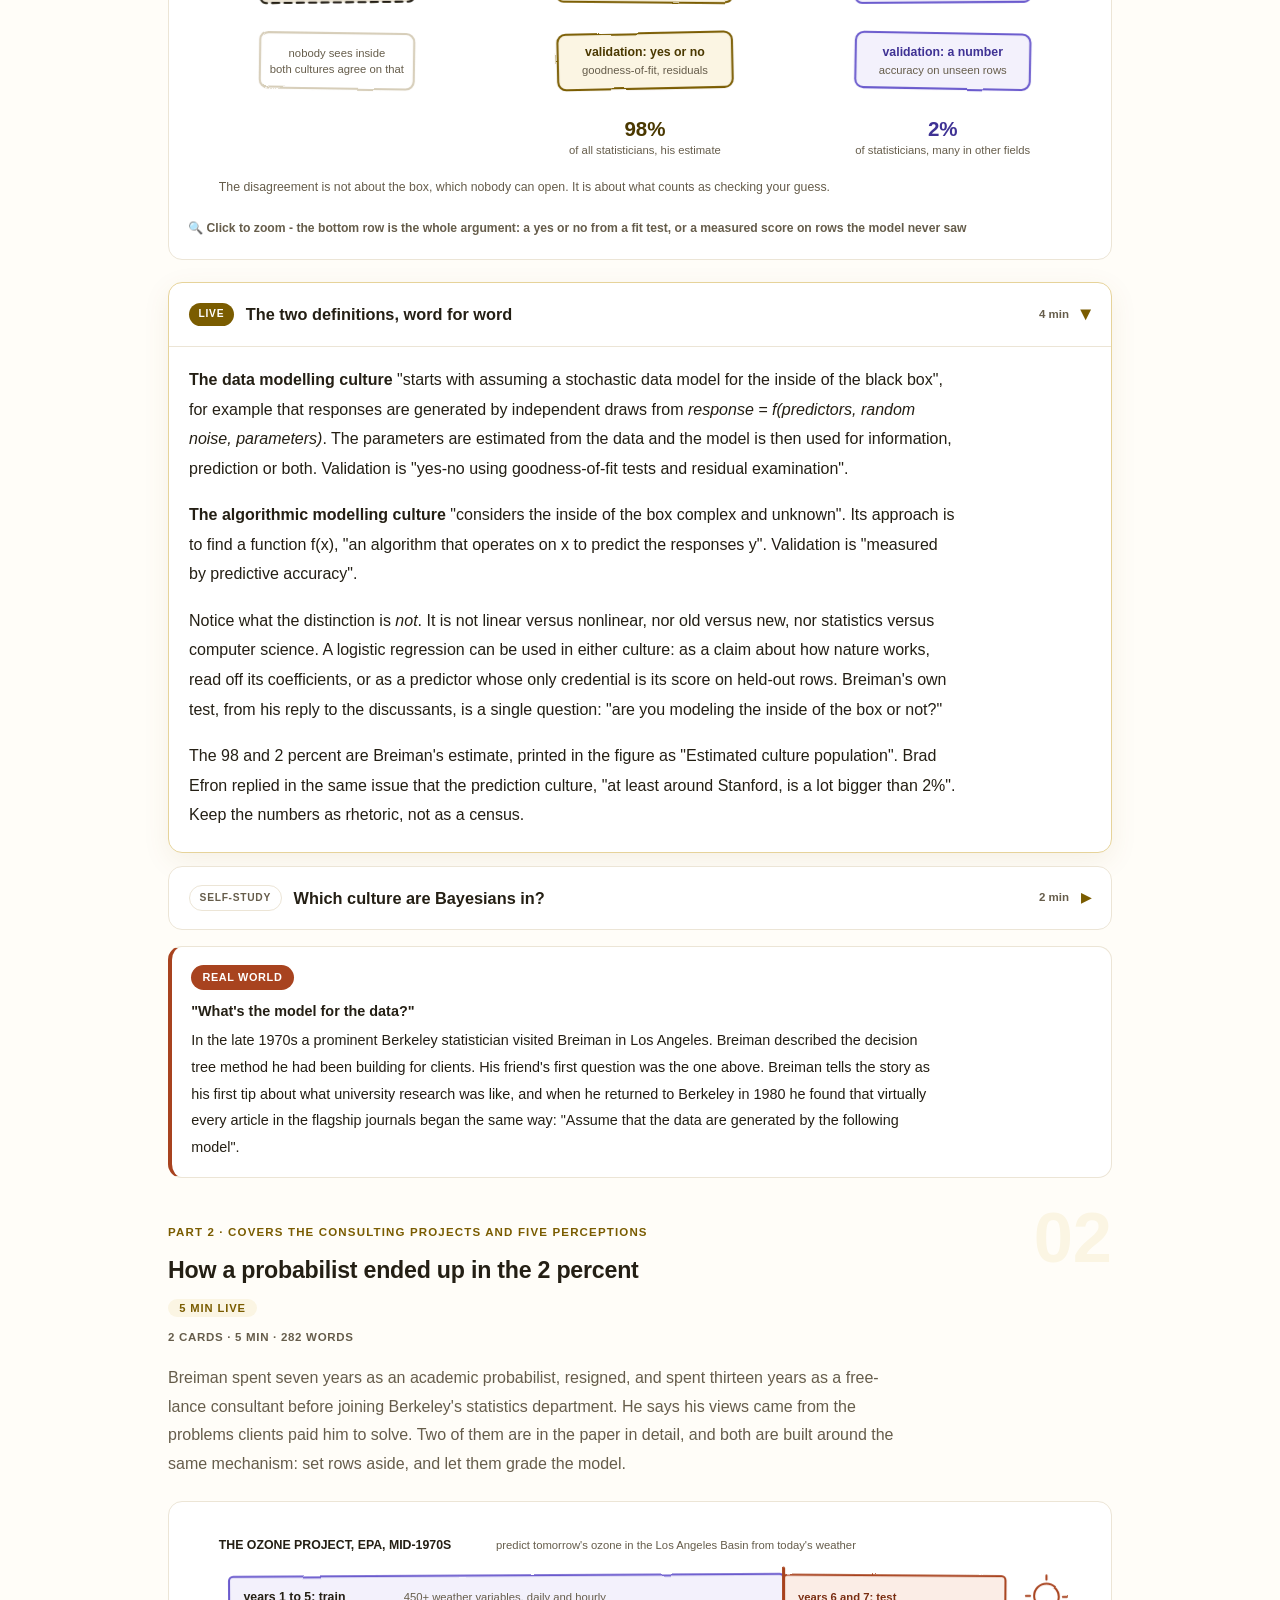
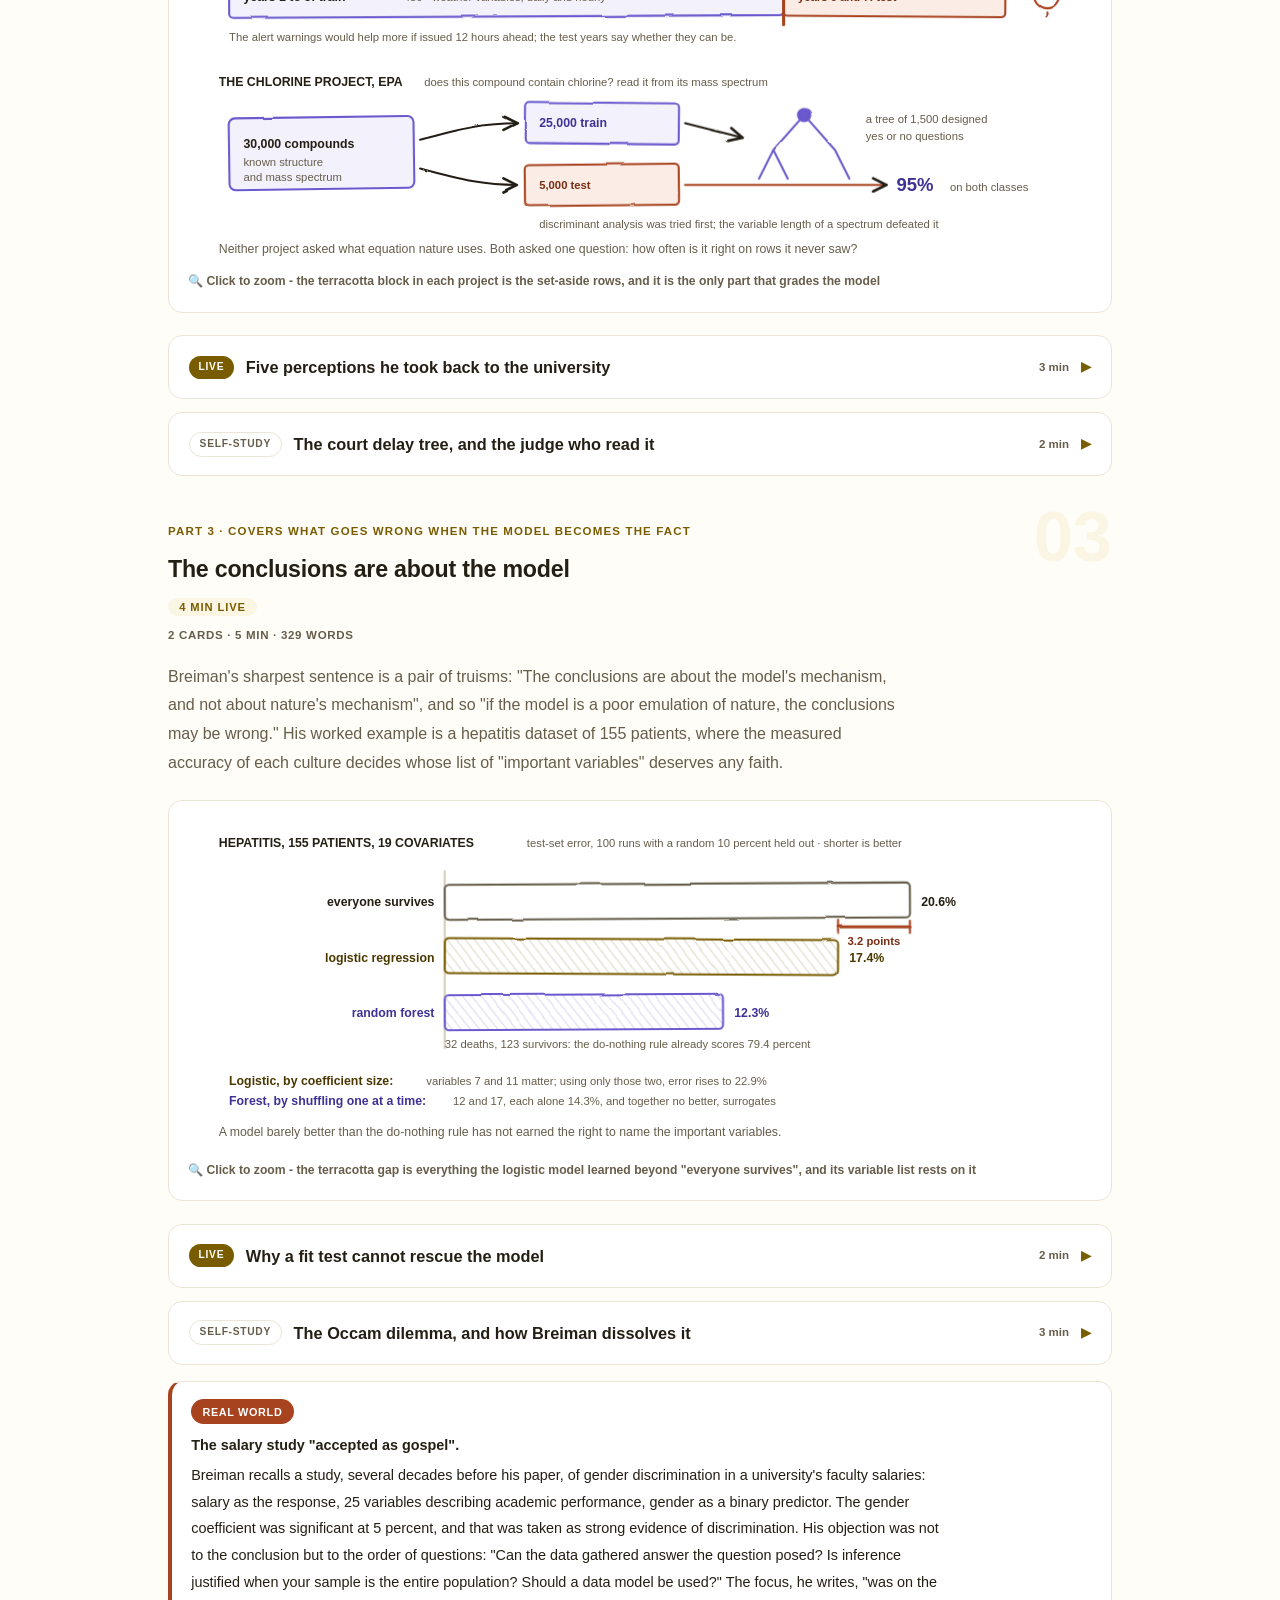
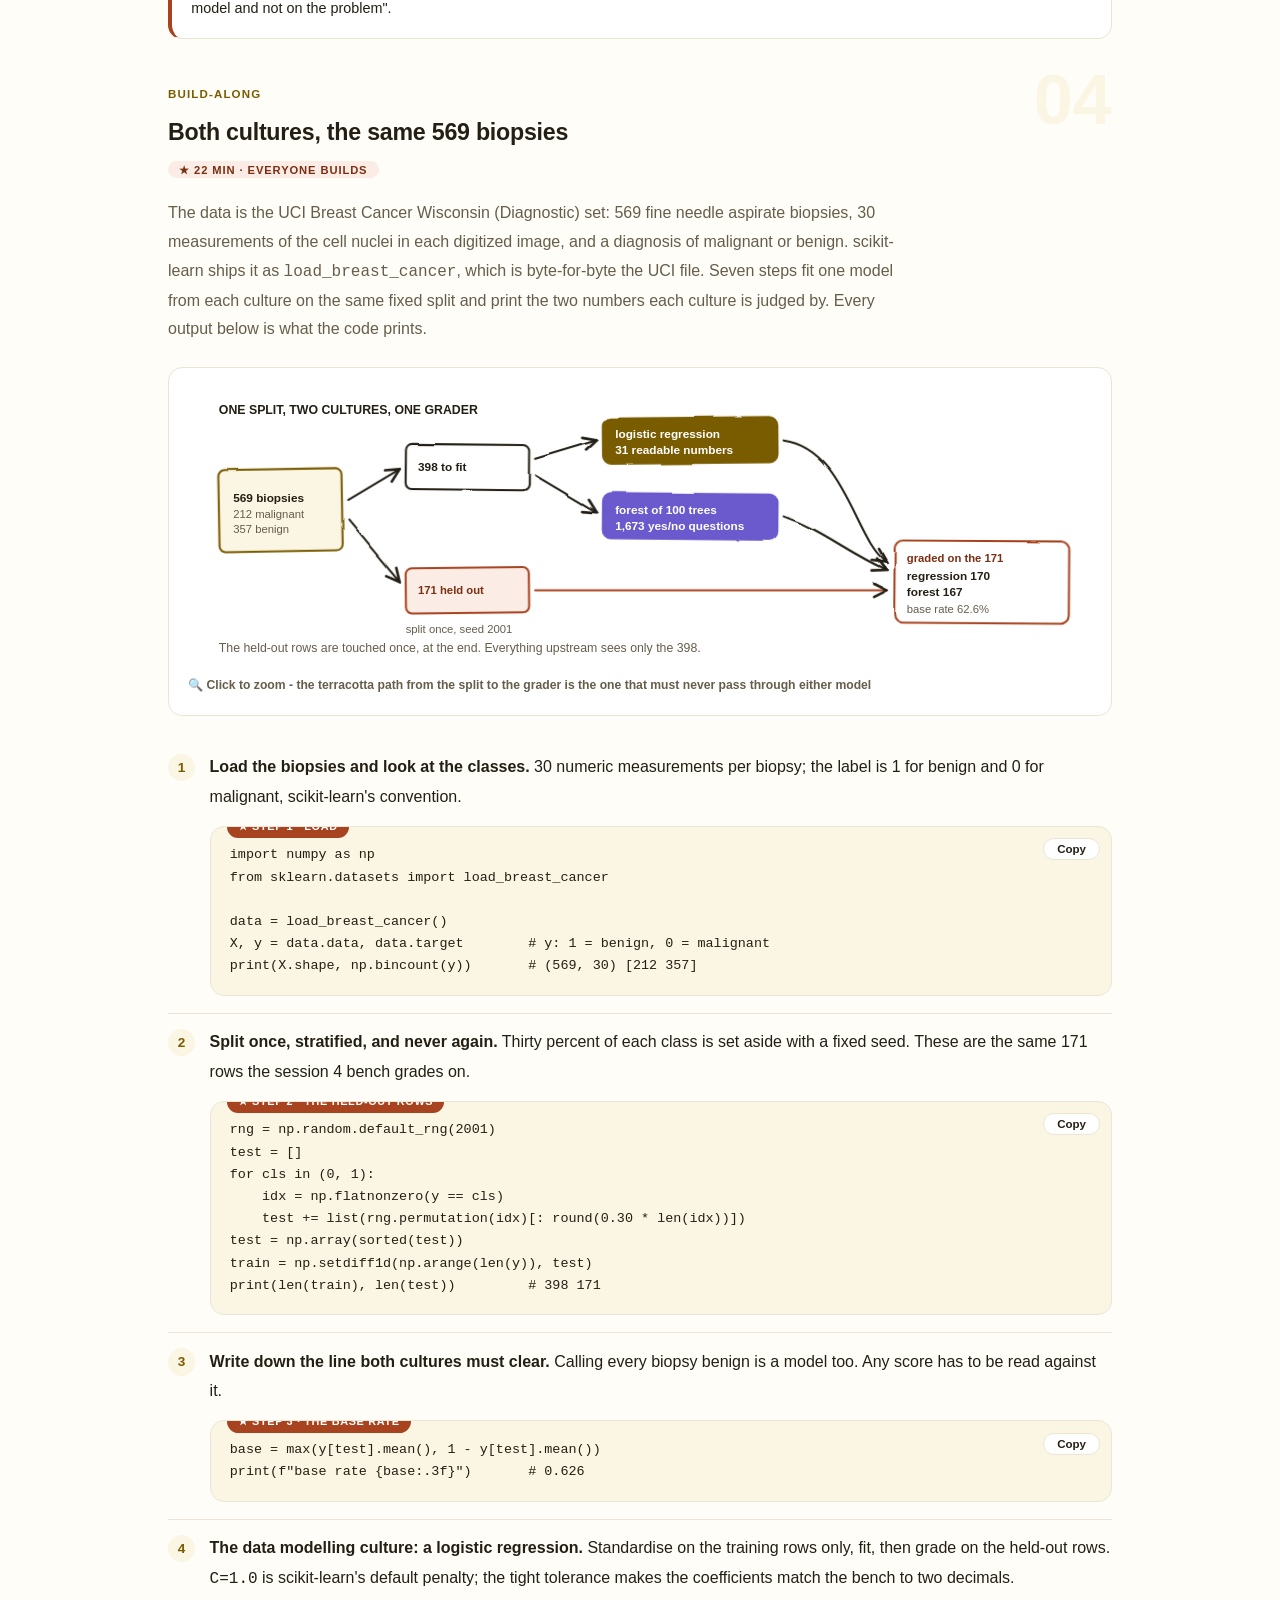
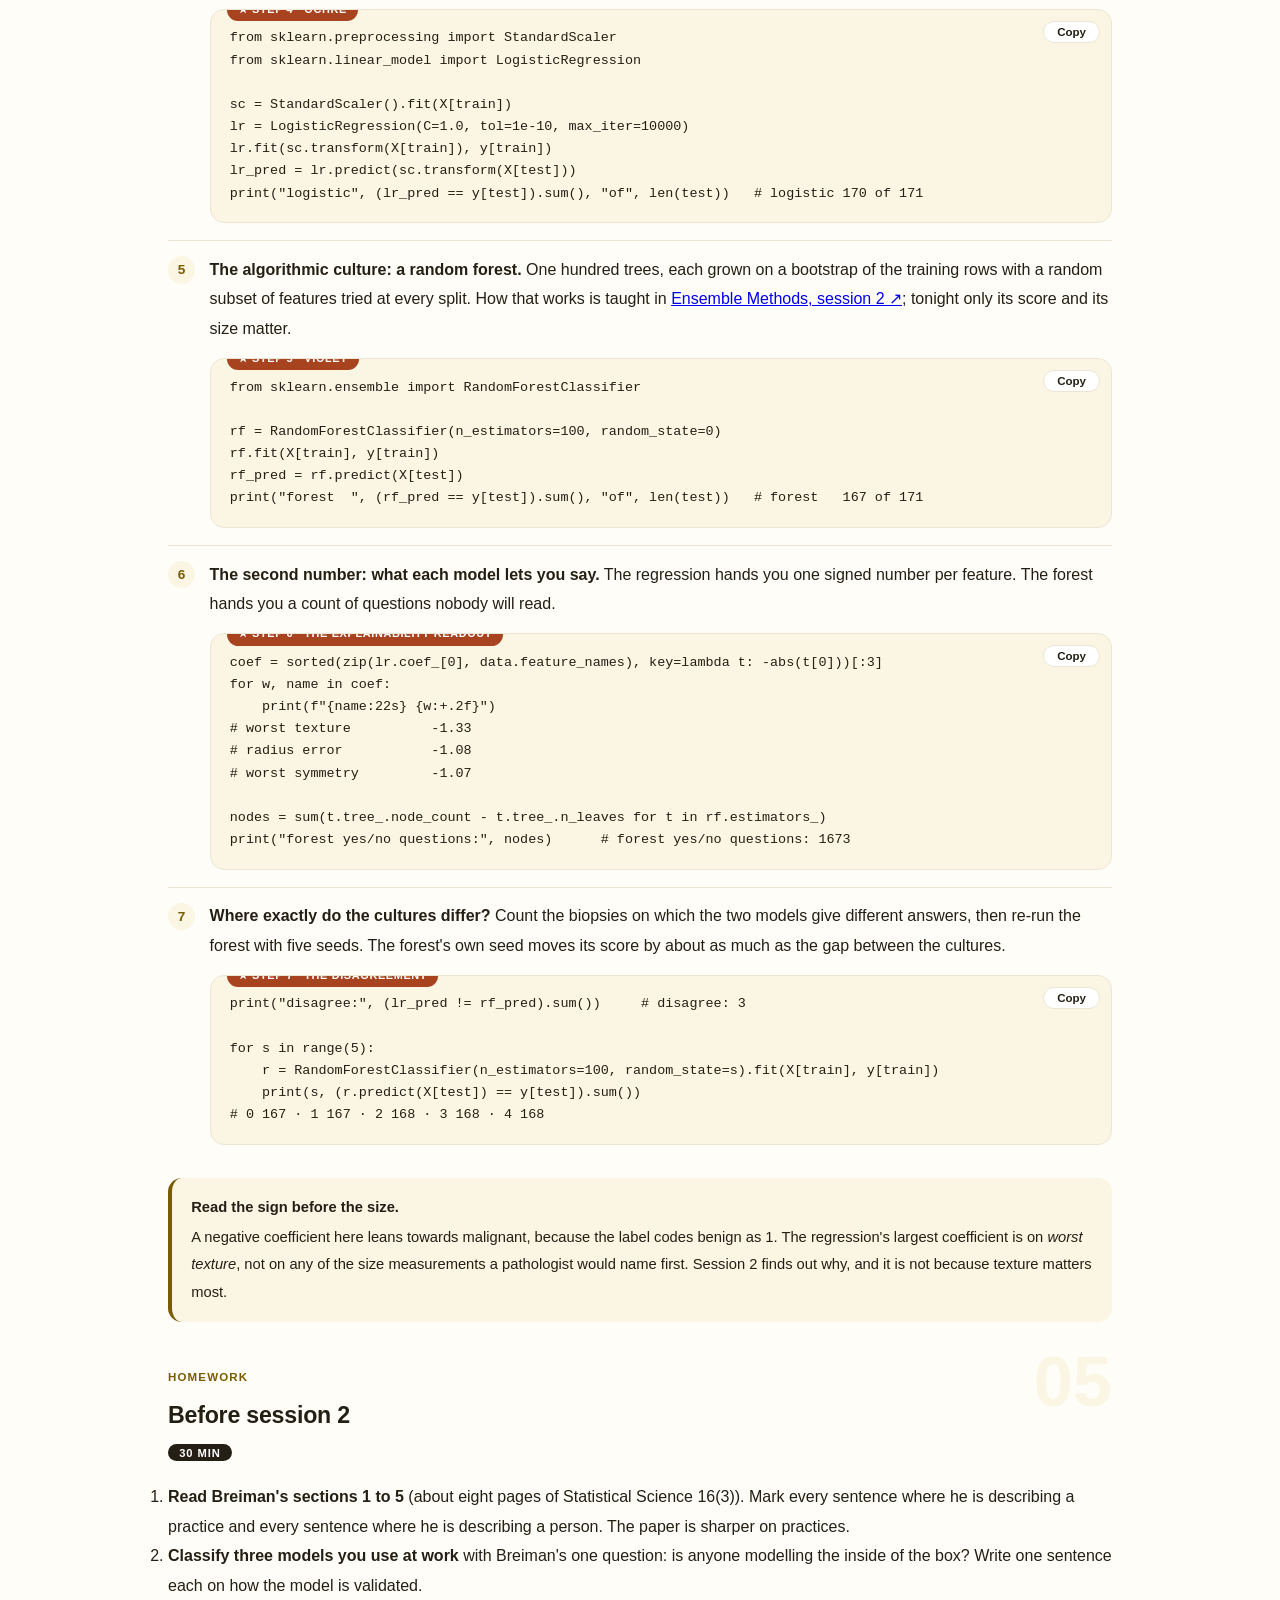
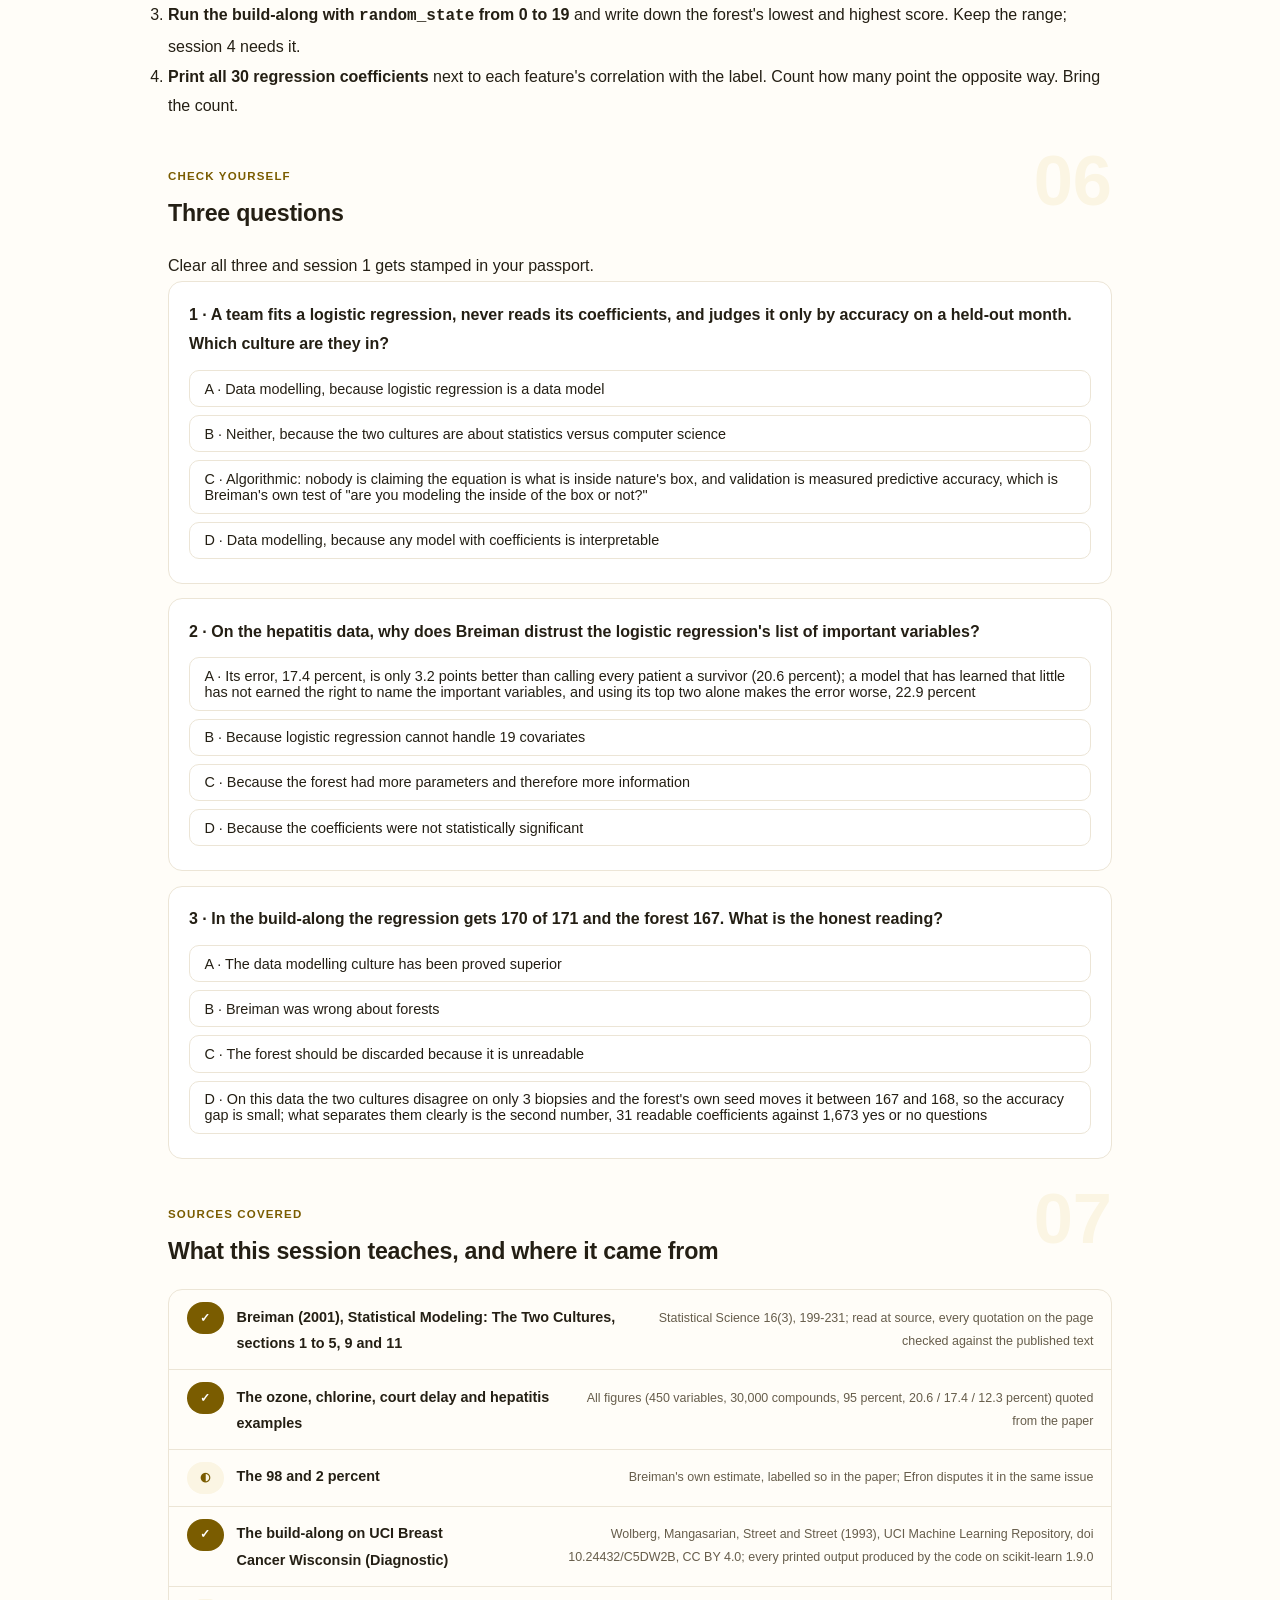
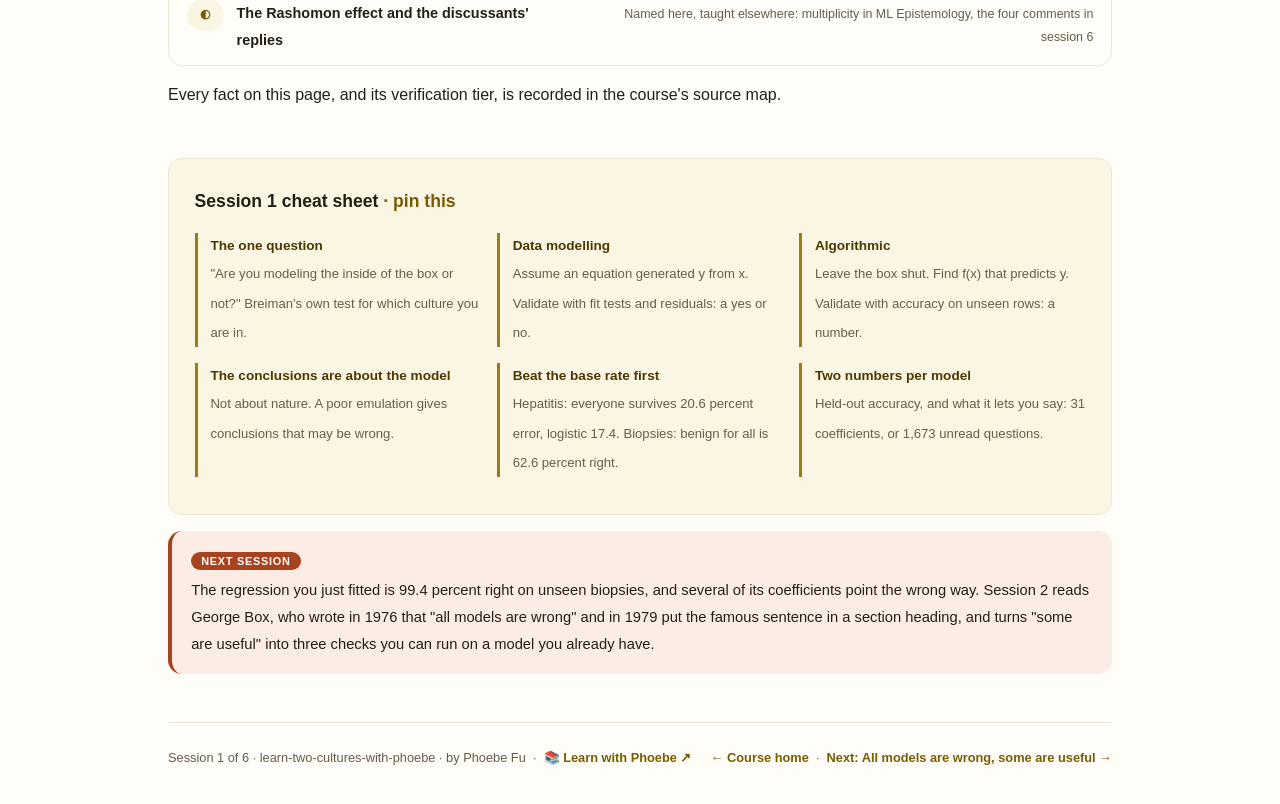
==== commit 7b213a3b: "Light surfaces everywhere: lightbox, cheat panel, code boxes; contrast and phone-width fixes Every d" ====
--- a/courses/01-two-ways-to-ask-the-data.html
+++ b/courses/01-two-ways-to-ask-the-data.html
@@ -19,7 +19,7 @@
 <meta name="twitter:image" content="https://phoebefu6.github.io/learn-two-cultures-with-phoebe/assets/og-cover.png">
 <!-- social:end -->
 <title>Session 1 · Two ways to ask the data - learn two cultures with phoebe</title>
-<link rel="stylesheet" href="../assets/style.css?v=3">
+<link rel="stylesheet" href="../assets/style.css?v=19">
 </head>
 <body>
 
@@ -588,6 +588,6 @@
 
 </main>
 
-<script src="../assets/app.js?v=1"></script>
+<script src="../assets/app.js?v=19"></script>
 </body>
 </html>
--- a/assets/style.css
+++ b/assets/style.css
@@ -19,8 +19,8 @@
   --amber-ink: #7A2E12;
   --amber-50: #FBEDE6;
   --paper: #FFFDF8;
-  --code-bg: #2A2418;
-  --code-ink: #F3ECDD;
+  --code-bg: #FBF5E3;
+  --code-ink: #241F14;
   --vio: #6A5ACD;
   --vio-deep: #3F3294;
   --vio-mid: #8B7FD9;
@@ -246,7 +246,7 @@
 .pill.light { background: var(--indigo-50); color: var(--indigo); }
 .pill.inkpill { background: var(--ink); color: #fff; }
 .pill.amber, .pill.peach { background: var(--amber); color: #FFFFFF; }
-.pill.bare { color: var(--faint); }
+.pill.bare { color: var(--muted); }
 
 /* ---------- 4D grid ---------- */
 .grid-2 { display: grid; grid-template-columns: repeat(auto-fit, minmax(15rem, 1fr)); gap: .8rem; margin: .5rem 0 1rem; }
@@ -275,10 +275,11 @@
 table.clean td:first-child { font-weight: 600; }
 
 /* ---------- prompt boxes ---------- */
-.prompt-box {
+.prompt-box{
   position: relative;
-  background: var(--code-bg);
-  color: var(--code-ink);
+  background: #FBF5E3;
+  border: 1px solid #ECE5D6;
+  color: #241F14;
   border-radius: var(--radius);
   padding: 1.1rem 1.2rem;
   margin: 1rem 0 1.2rem;
@@ -288,12 +289,12 @@
   white-space: pre-wrap;
   word-break: break-word;
 }
-.prompt-box .label {
+.prompt-box .label{
   position: absolute;
   top: -0.7rem;
   left: 1rem;
-  background: var(--indigo);
-  color: #fff;
+  background: #7A5C00;
+  color: #FFFFFF;
   font-family: "Inter", -apple-system, sans-serif;
   font-size: .68rem;
   font-weight: 700;
@@ -304,13 +305,13 @@
 }
 .prompt-box.bad .label { background: var(--faint); color: var(--ink); }
 .prompt-box.good .label { background: var(--amber); color: #FFFFFF; }
-.copy-btn {
+.copy-btn{
   position: absolute;
   top: .7rem;
   right: .7rem;
-  background: rgba(255,255,255,.1);
-  border: 1px solid rgba(255,255,255,.25);
-  color: #fff;
+  background: #FFFFFF;
+  border: 1px solid #ECE5D6;
+  color: #241F14;
   border-radius: 999px;
   padding: .25rem .8rem;
   font-size: .72rem;
@@ -319,7 +320,7 @@
   font-family: "Inter", -apple-system, sans-serif;
   transition: background .15s ease;
 }
-.copy-btn:hover { background: rgba(255,255,255,.22); }
+.copy-btn:hover { background: #ECE5D6; }
 .copy-btn.copied { background: var(--amber); border-color: var(--amber); color: #FFFFFF; }
 
 /* ---------- demo steps ---------- */
@@ -414,7 +415,7 @@
   gap: .4rem;
 }
 
-.lightbox {
+.lightbox{
   position: fixed;
   inset: 0;
   z-index: 100;
@@ -426,7 +427,7 @@
   cursor: zoom-out;
 }
 .lightbox.open { display: flex; }
-.lightbox .inner {
+.lightbox .inner{
   background: #fff;
   box-shadow: 0 12px 40px rgba(var(--shadow-rgb),.18);
   border-radius: var(--radius);
@@ -436,13 +437,12 @@
   overflow: auto;
 }
 .lightbox .inner svg, .lightbox .inner img { width: min(88vw, 70rem); height: auto; }
-.lightbox .close-hint {
+.lightbox .close-hint{
   position: fixed;
   top: 1rem; right: 1.4rem;
   color: var(--ink);
   font-size: .8rem;
   font-weight: 600;
-  opacity: .8;
 }
 
 /* ---------- courses covered ---------- */
@@ -461,19 +461,20 @@
 .covered-row .note { margin-left: auto; color: var(--muted); font-size: .78rem; text-align: right; }
 
 /* ---------- cheat sheet footer ---------- */
-.cheat {
-  background: var(--ink);
-  color: #fff;
+.cheat{
+  background: #FBF5E3;
+  border: 1px solid #ECE5D6;
+  color: #241F14;
   border-radius: var(--radius);
   padding: 1.6rem 1.6rem 1.3rem;
   margin-top: 3rem;
 }
 .cheat h3 { font-size: 1.1rem; margin-bottom: 1rem; }
-.cheat h3 span { color: var(--indigo-soft); }
+.cheat h3 span { color: #7A5C00; }
 .cheat .grid-2 { gap: 1rem; }
 .cheat .cheat-item { border-left: 3px solid var(--indigo-mid); padding-left: .8rem; }
-.cheat .cheat-item b { display: block; font-size: .85rem; color: var(--indigo-soft); }
-.cheat .cheat-item span { font-size: .82rem; opacity: .85; }
+.cheat .cheat-item b { display: block; font-size: .85rem; color: #4A3800; }
+.cheat .cheat-item span { font-size: .82rem; color: #665D4B; }
 
 footer.pagefoot {
   border-top: 1px solid var(--hairline);
@@ -1166,7 +1167,7 @@
   transition: all .18s ease;
 }
 .pp-stamp:hover { border-color: var(--indigo-soft); }
-.pp-stamp i { font-size: 1.3rem; font-style: normal; opacity: .7; }
+.pp-stamp i { font-size: 1.3rem; font-style: normal; opacity: 1; }
 .pp-stamp b { font: 800 0.7rem Inter, sans-serif; }
 .pp-stamp.got {
   border-style: solid; border-color: var(--indigo);
@@ -1330,3 +1331,28 @@
 .tcb-list span { display: block; font: 700 .7rem Inter, sans-serif; letter-spacing: .05em; text-transform: uppercase; color: var(--muted); margin-bottom: .15rem; }
 .tcb-note { margin-top: .55rem; font-size: .78rem; color: var(--muted); line-height: 1.5; }
 .tcb-base { margin-top: .8rem; font-size: .86rem; color: var(--ink); line-height: 1.6; border-left: 3px solid var(--amber); padding-left: .7rem; }
+
+/* layout-patch-3: phone-width overflow (2026-10-10) */
+.sql-bar { flex-wrap: wrap; }
+@media (max-width: 480px) {
+  .covered-row { flex-wrap: wrap; }
+  .covered-row .note { margin-left: 0; text-align: left; flex-basis: 100%; }
+  details.card summary { flex-wrap: wrap; }
+  details.card summary .mini { white-space: normal; }
+  .wk, .sqlbox, .prompt-box, pre { max-width: 100%; overflow-x: auto; }
+  .mono, code, strong, .note { overflow-wrap: anywhere; }
+  select, input[type=range], label { max-width: 100%; }
+  canvas, svg, img { max-width: 100%; height: auto; }
+  .tree-kids, .tree-node-wrap, .tree-node, .rb-night, .al-row, .gd-field, .tl-row, .sl-row { max-width: 100%; overflow-x: auto; }
+  .tl-cols, .sl-cols, .bb-cols, .ev-cols, [class$="-cols"] { grid-template-columns: 1fr !important; display: grid; }
+  .tl-cols > *, .sl-cols > *, [class$="-cols"] > * { min-width: 0; max-width: 100%; }
+  .mono { white-space: normal; }
+  .er-w, .bb-lab, .tl-lev, .sl-lev { max-width: 100%; white-space: normal; }
+}
+/* contrast-patch-2b */
+.cheat a { color: var(--indigo-deep, var(--ink)); }
+.chip.audience { background: transparent; border-color: rgba(255,255,255,.55); }
+.masthead a, .masthead .sub a { color: #fff; text-decoration: underline; text-underline-offset: 2px; }
+.prompt-box b, .prompt-box strong { color: var(--indigo-deep, var(--ink)); }
+.prompt-box span, .prompt-box em, .prompt-box i { color: inherit; }
+.pp-stamp i { color: var(--ink); }
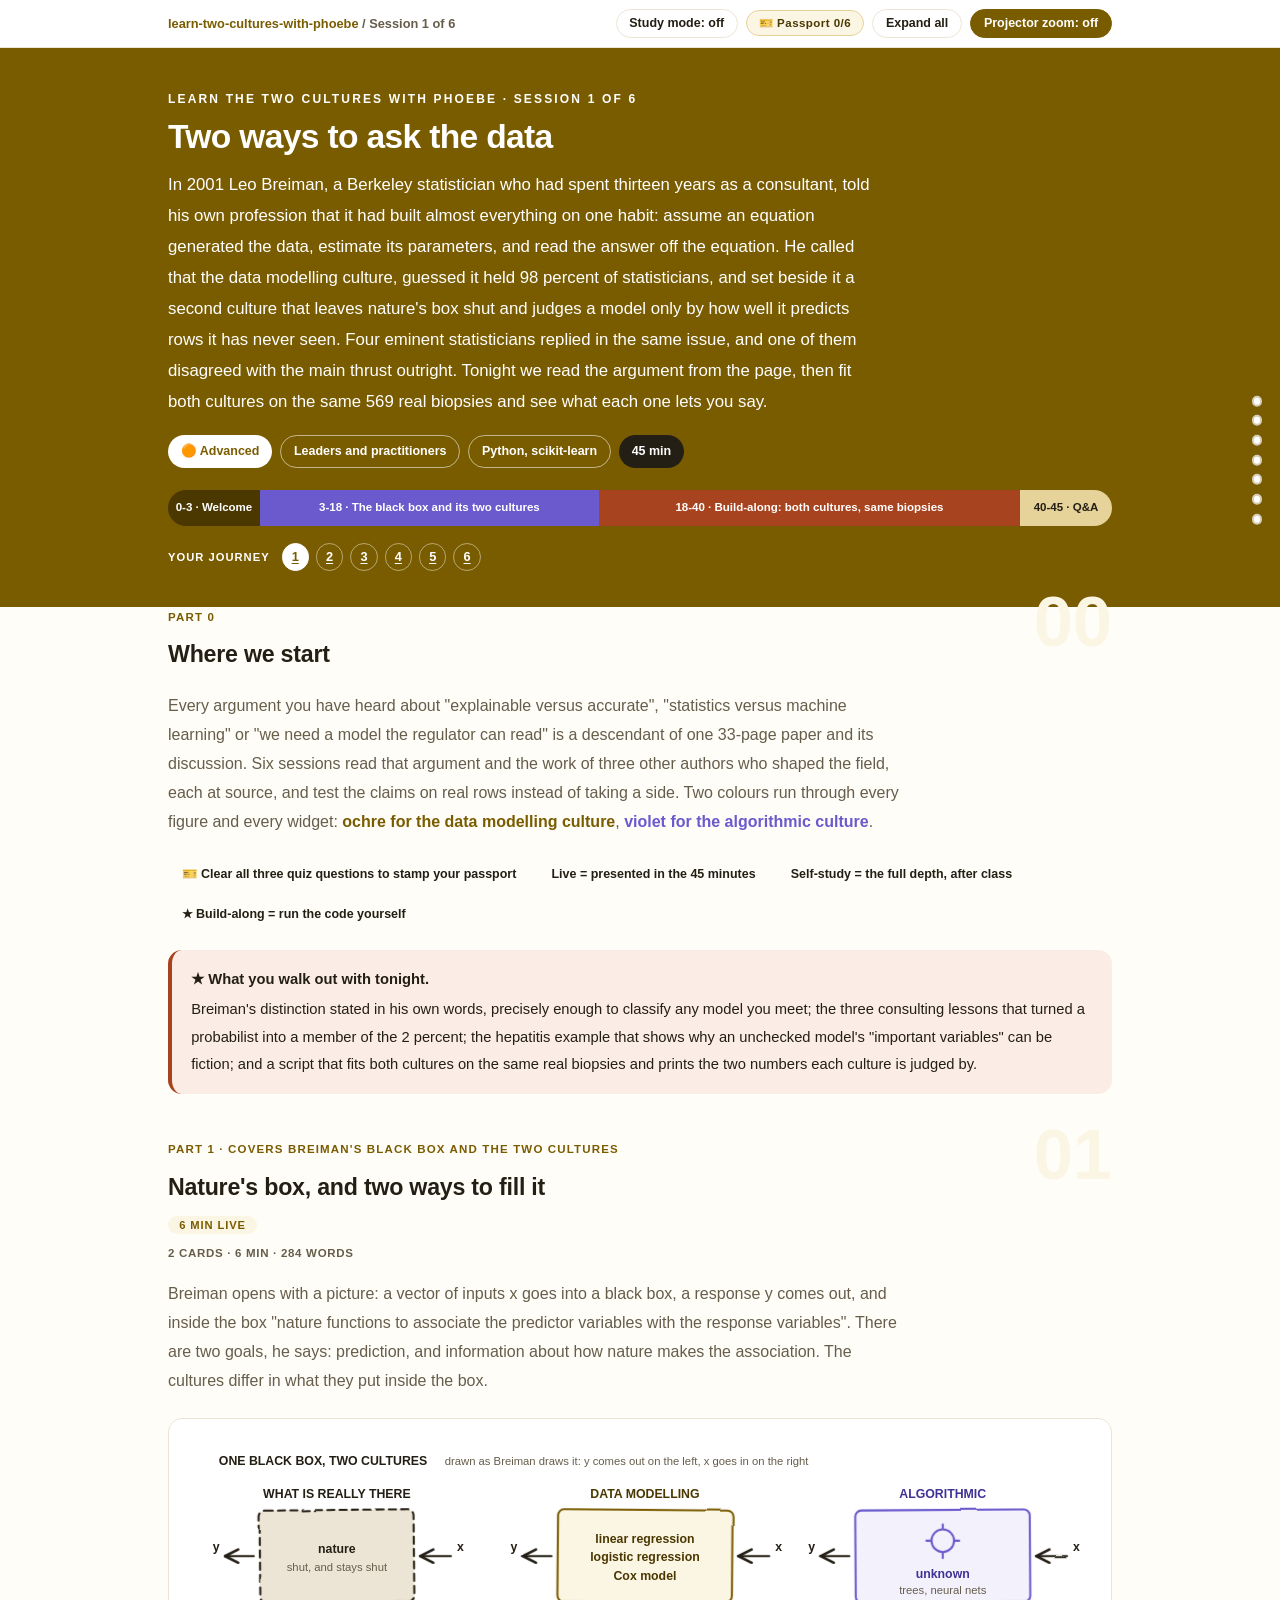
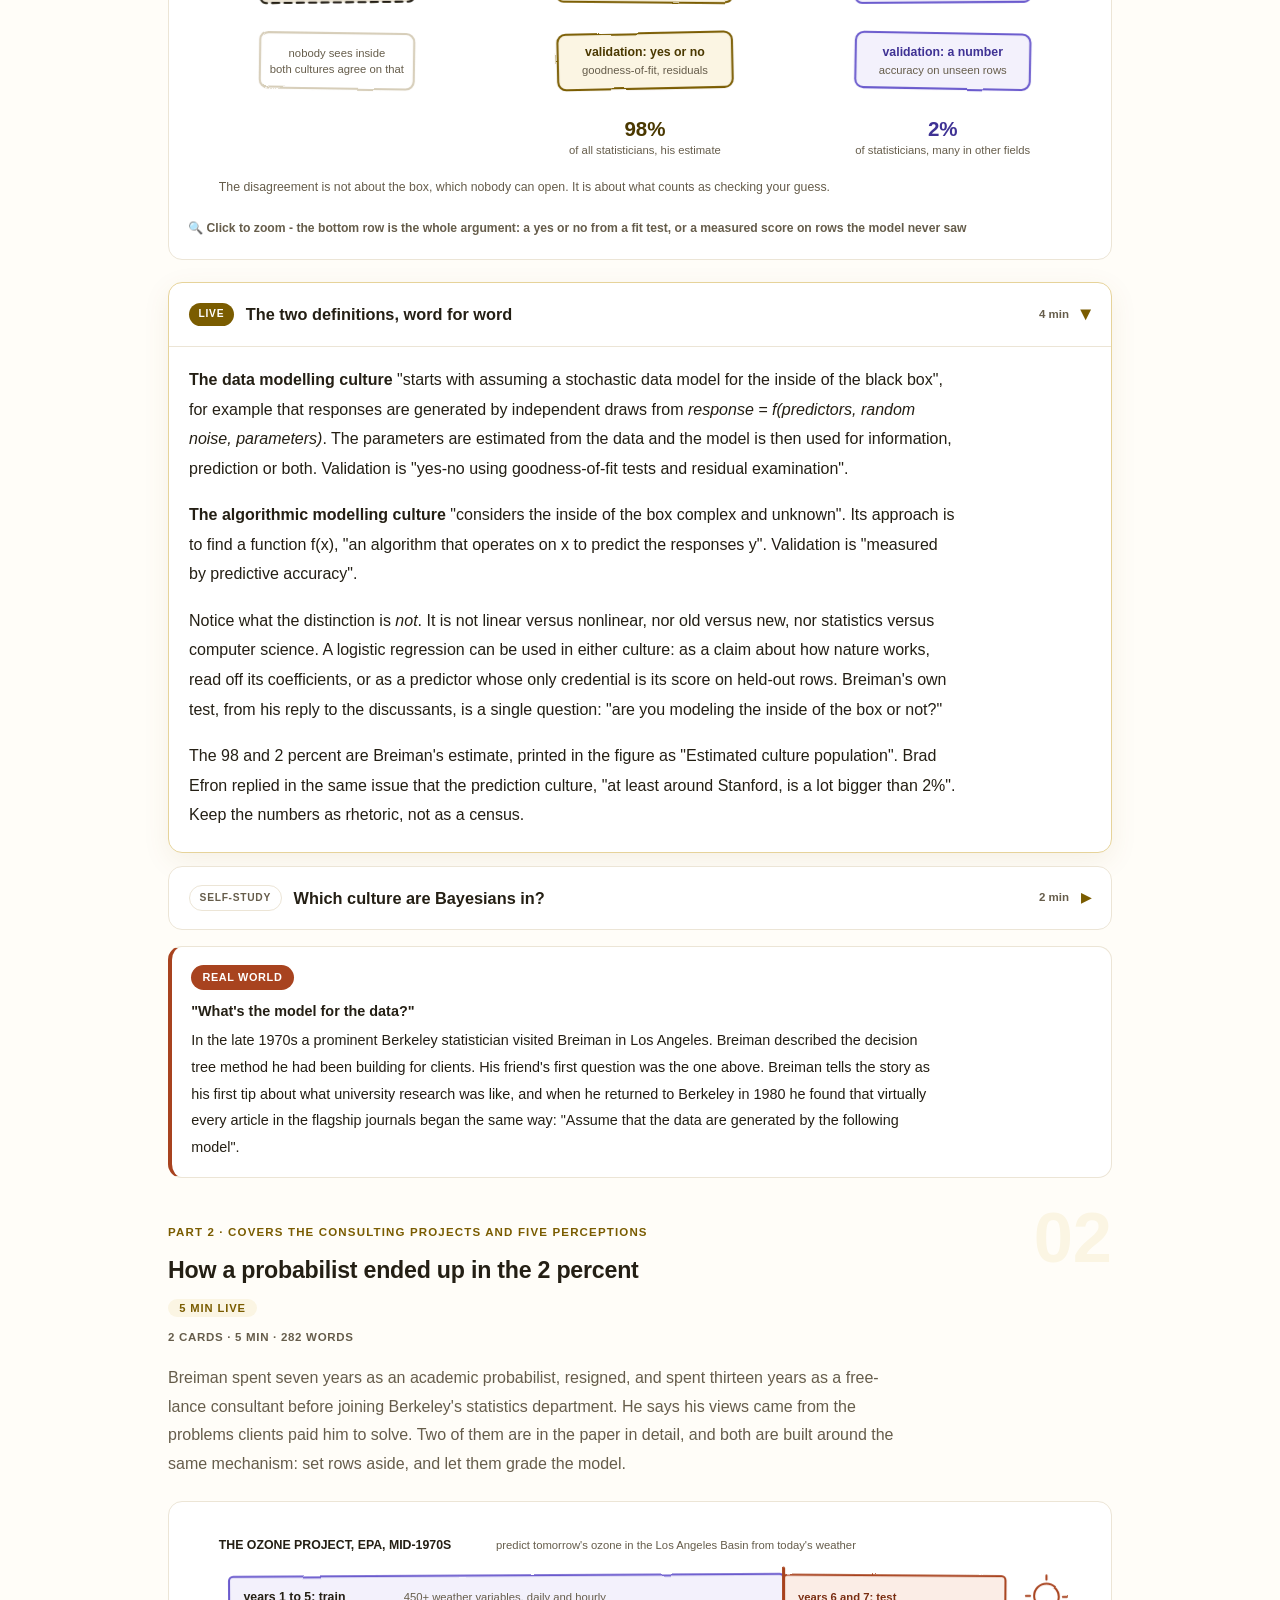
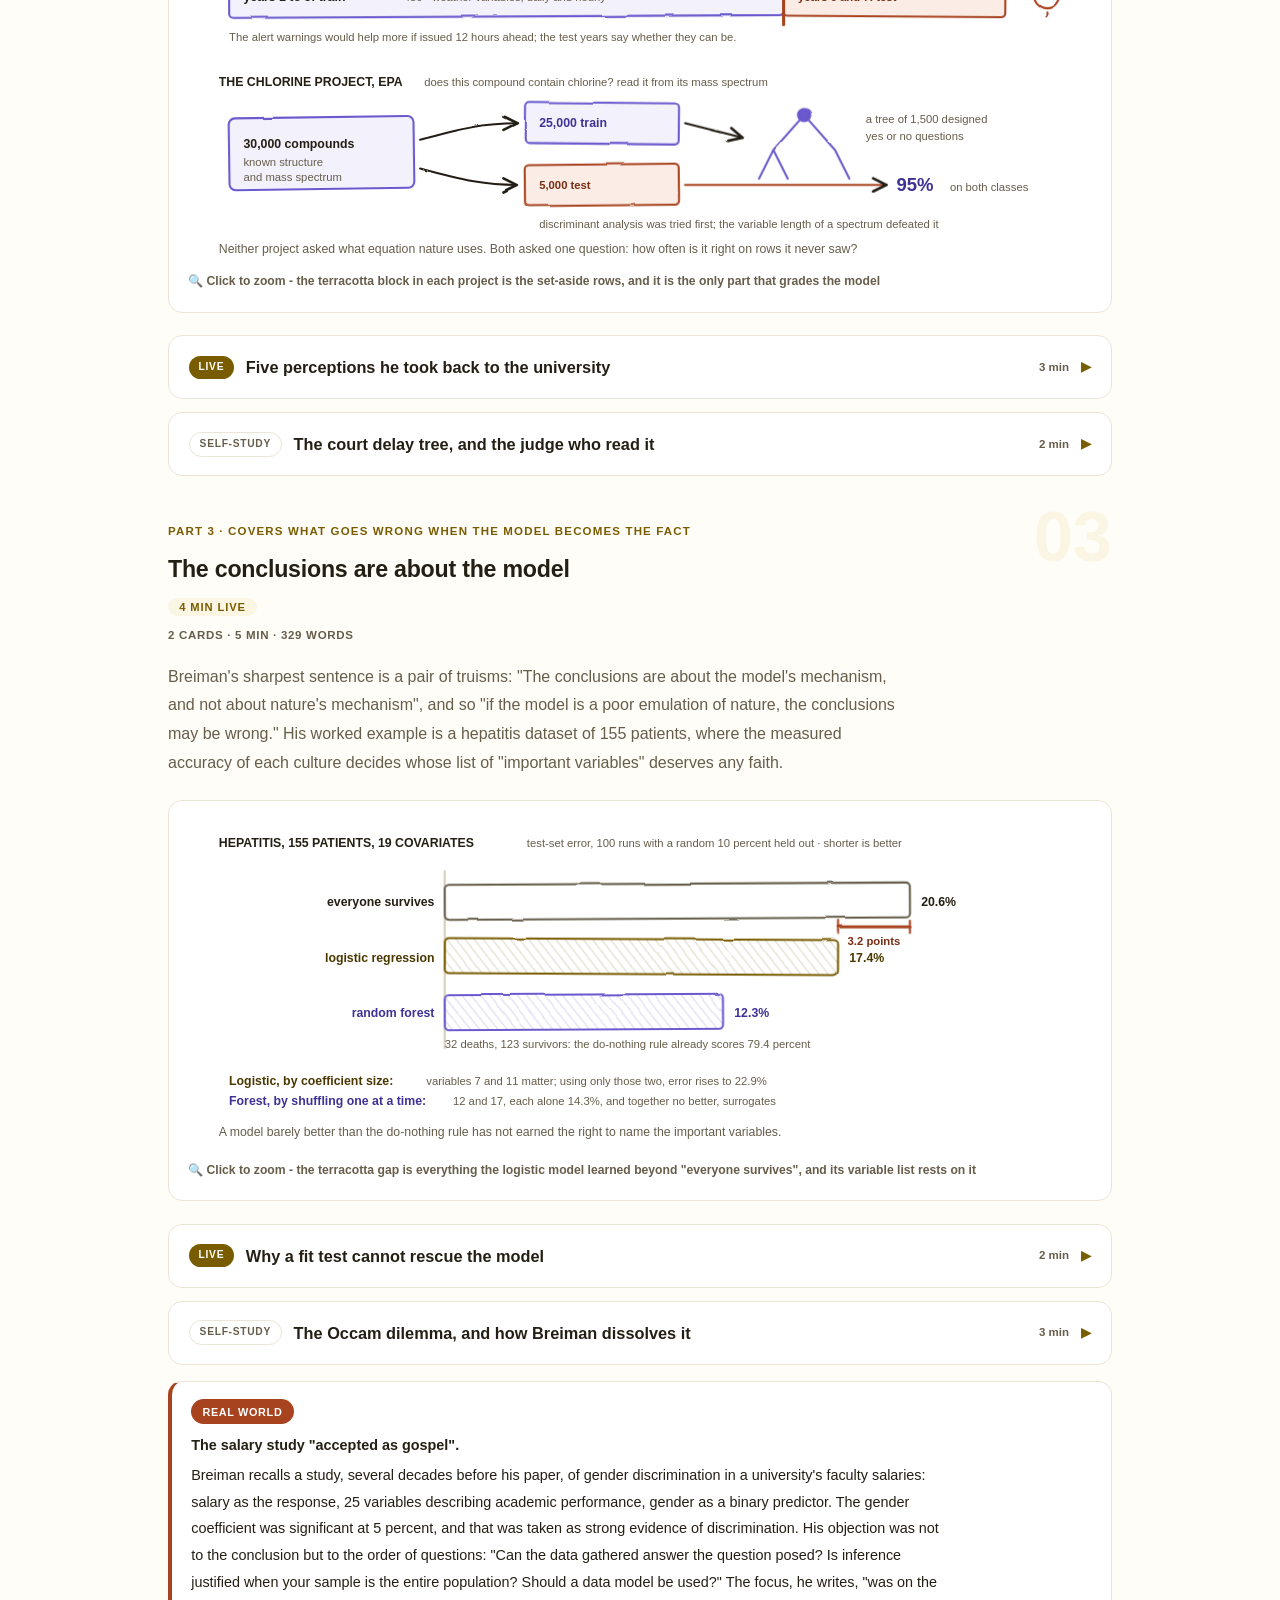
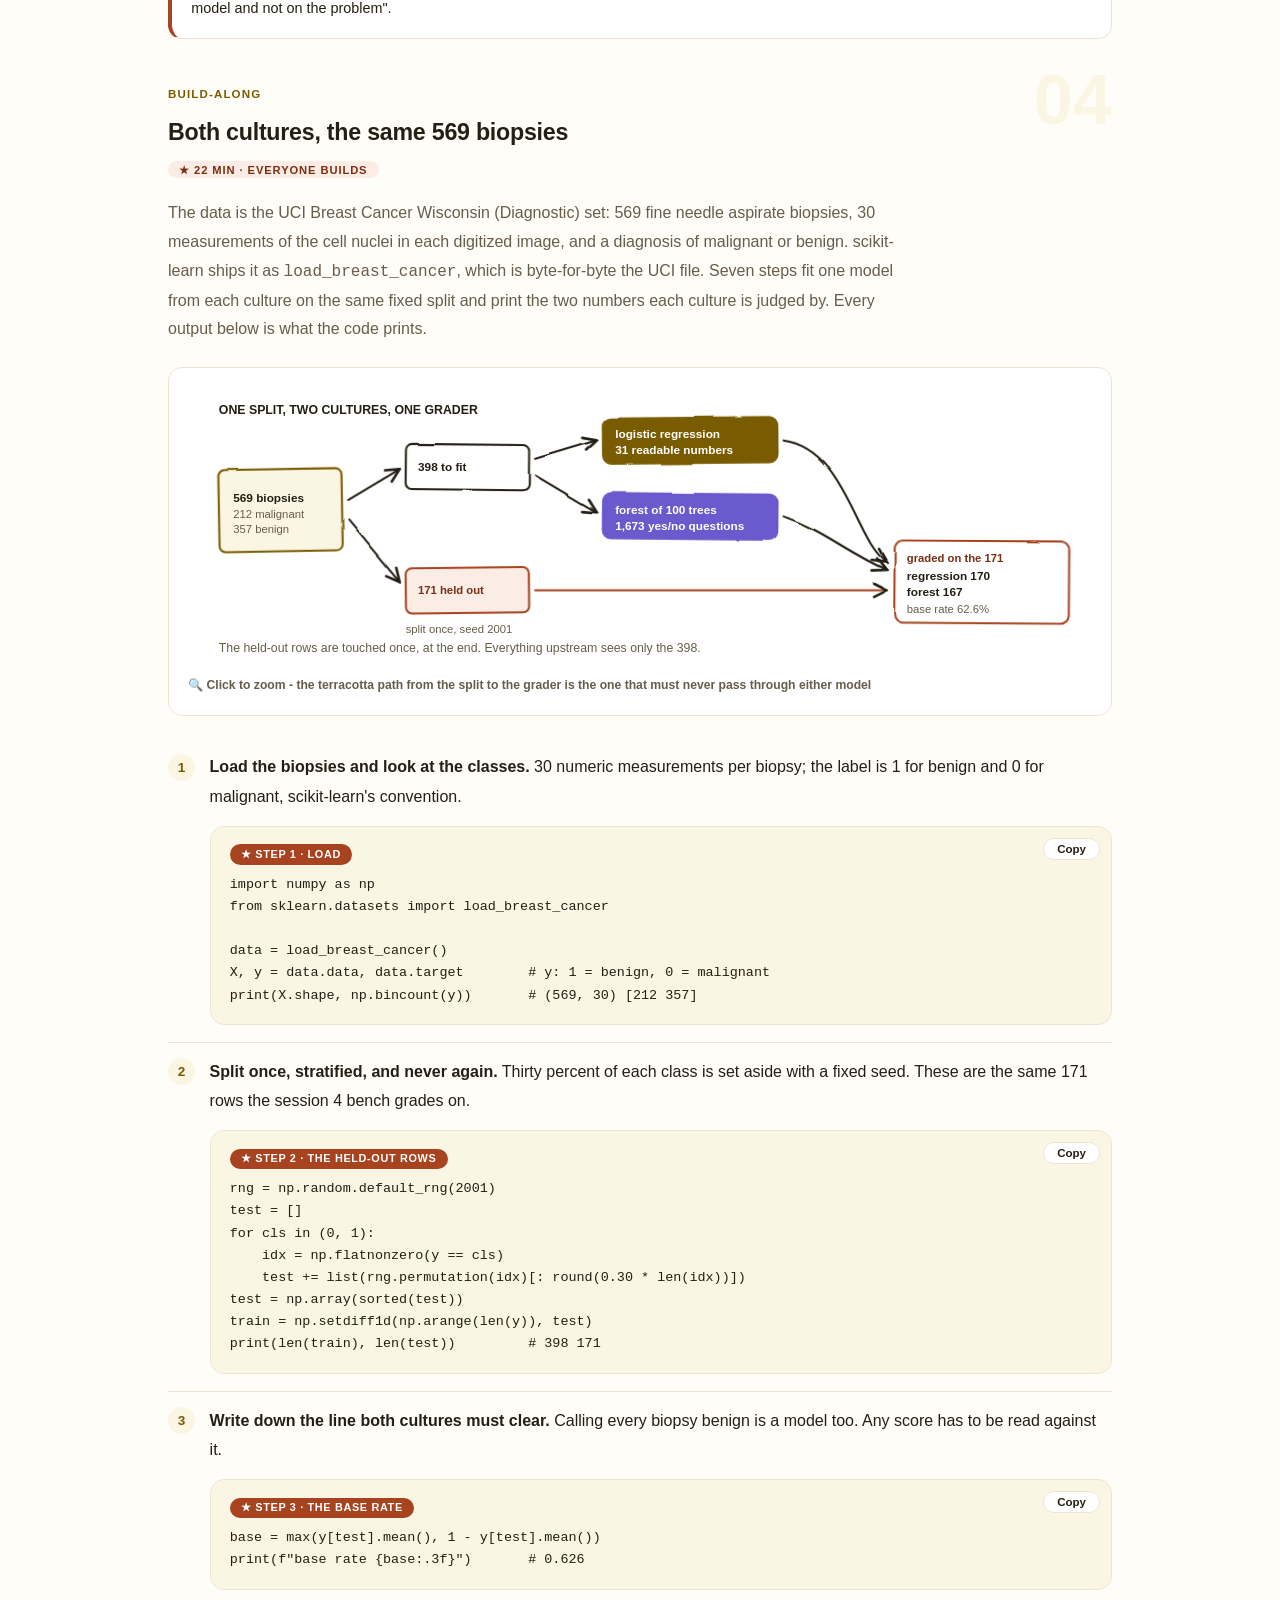
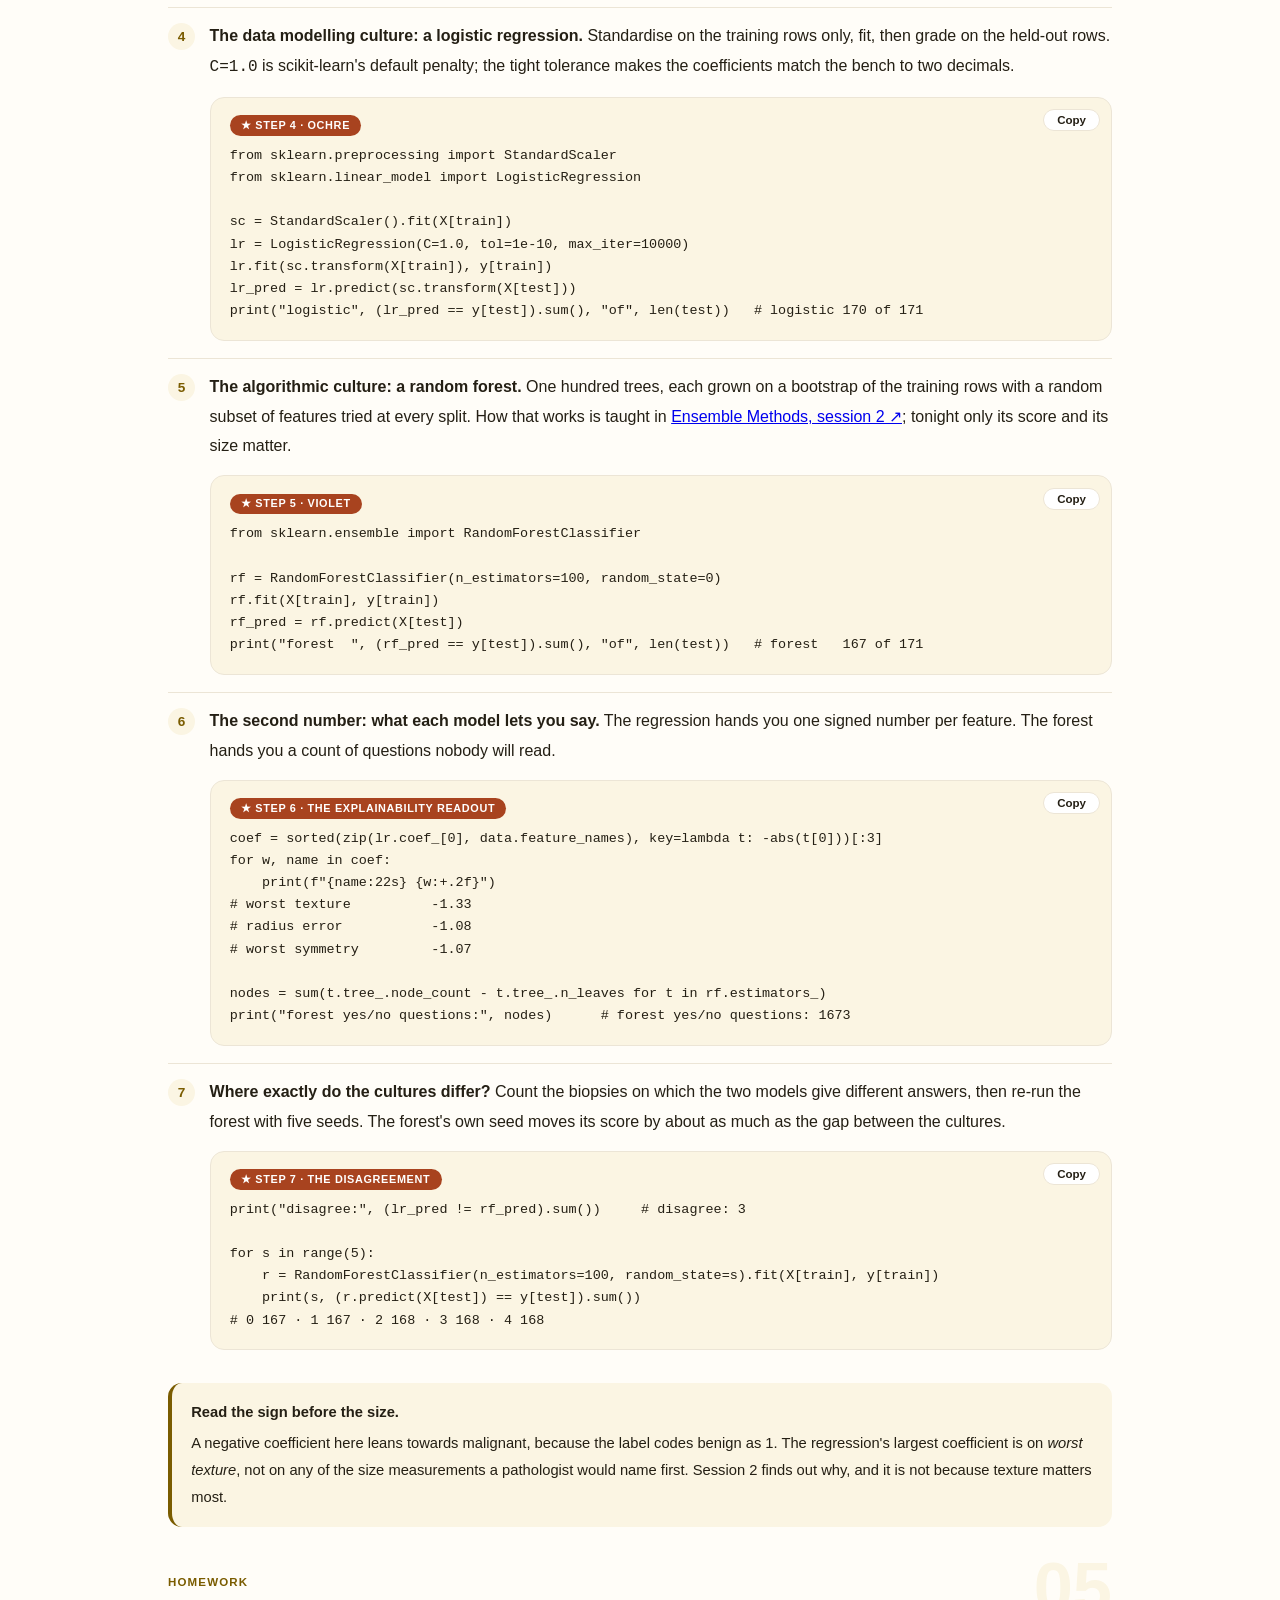
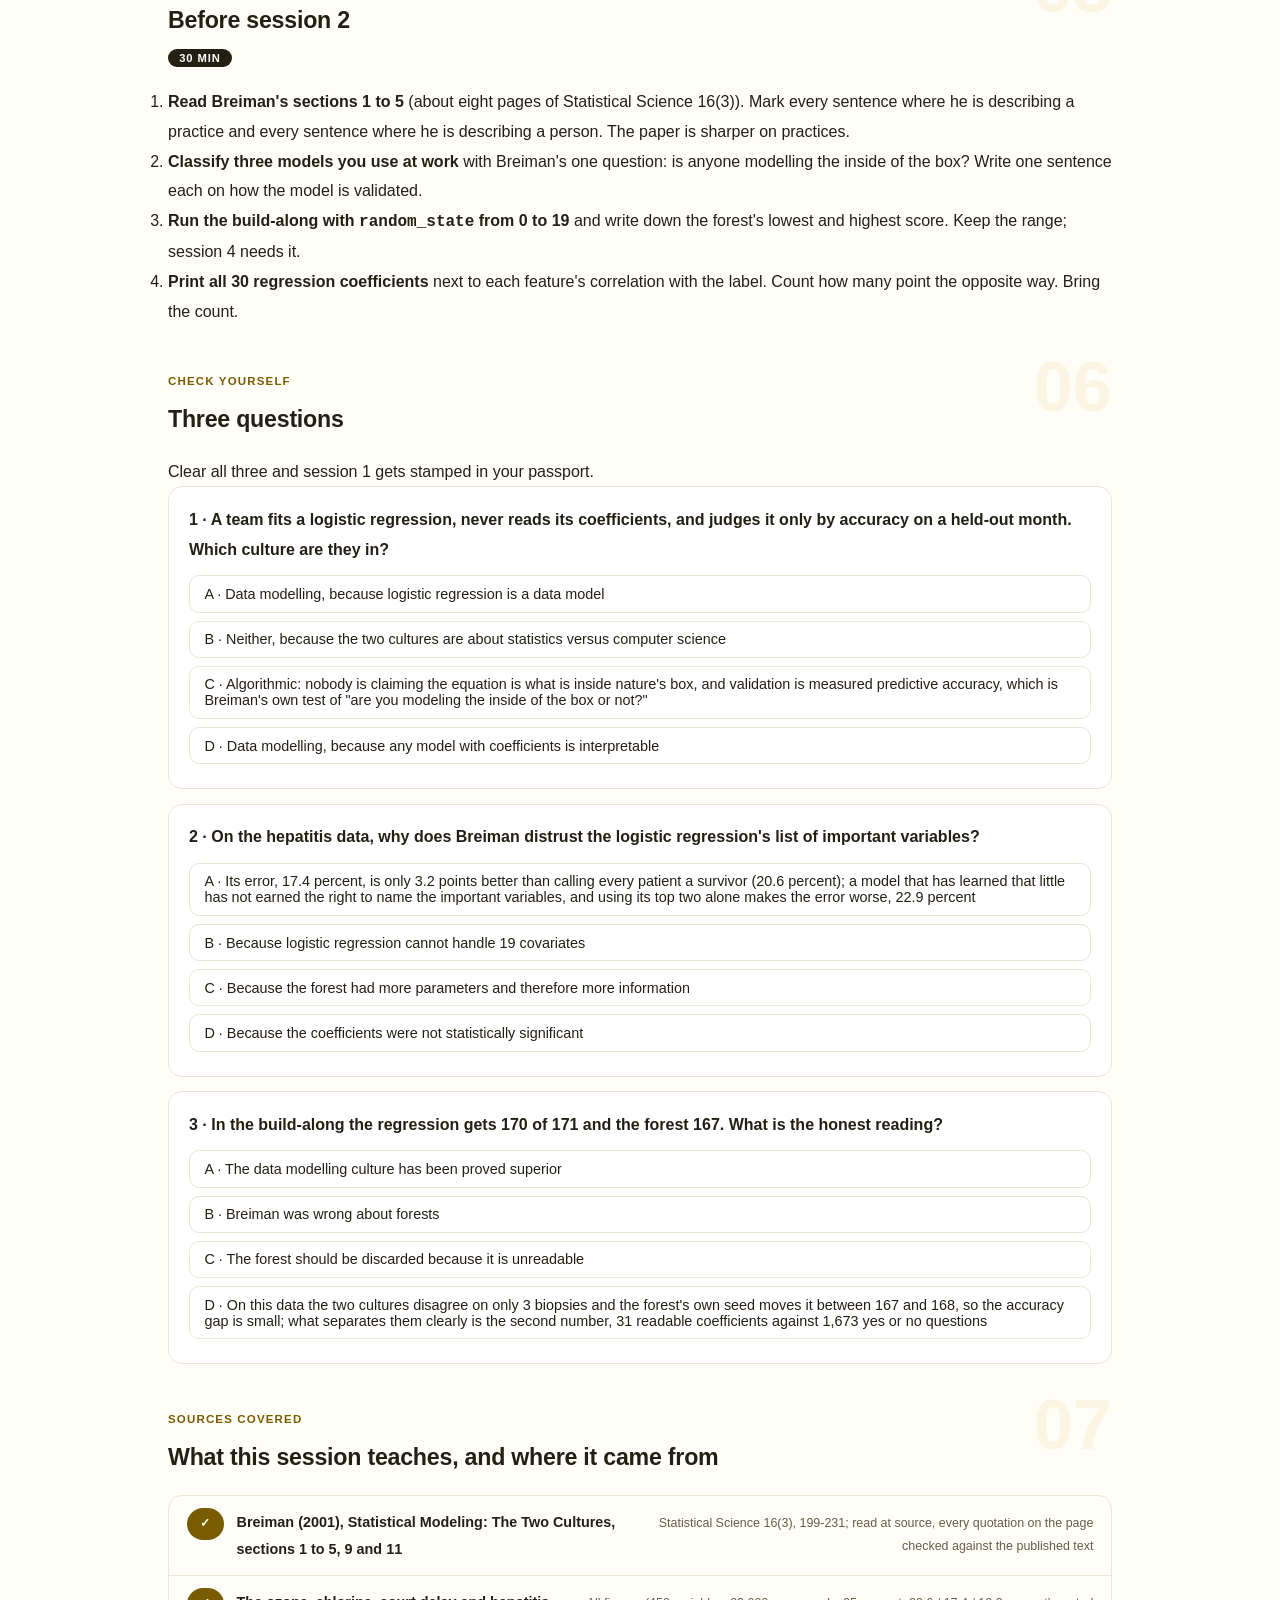
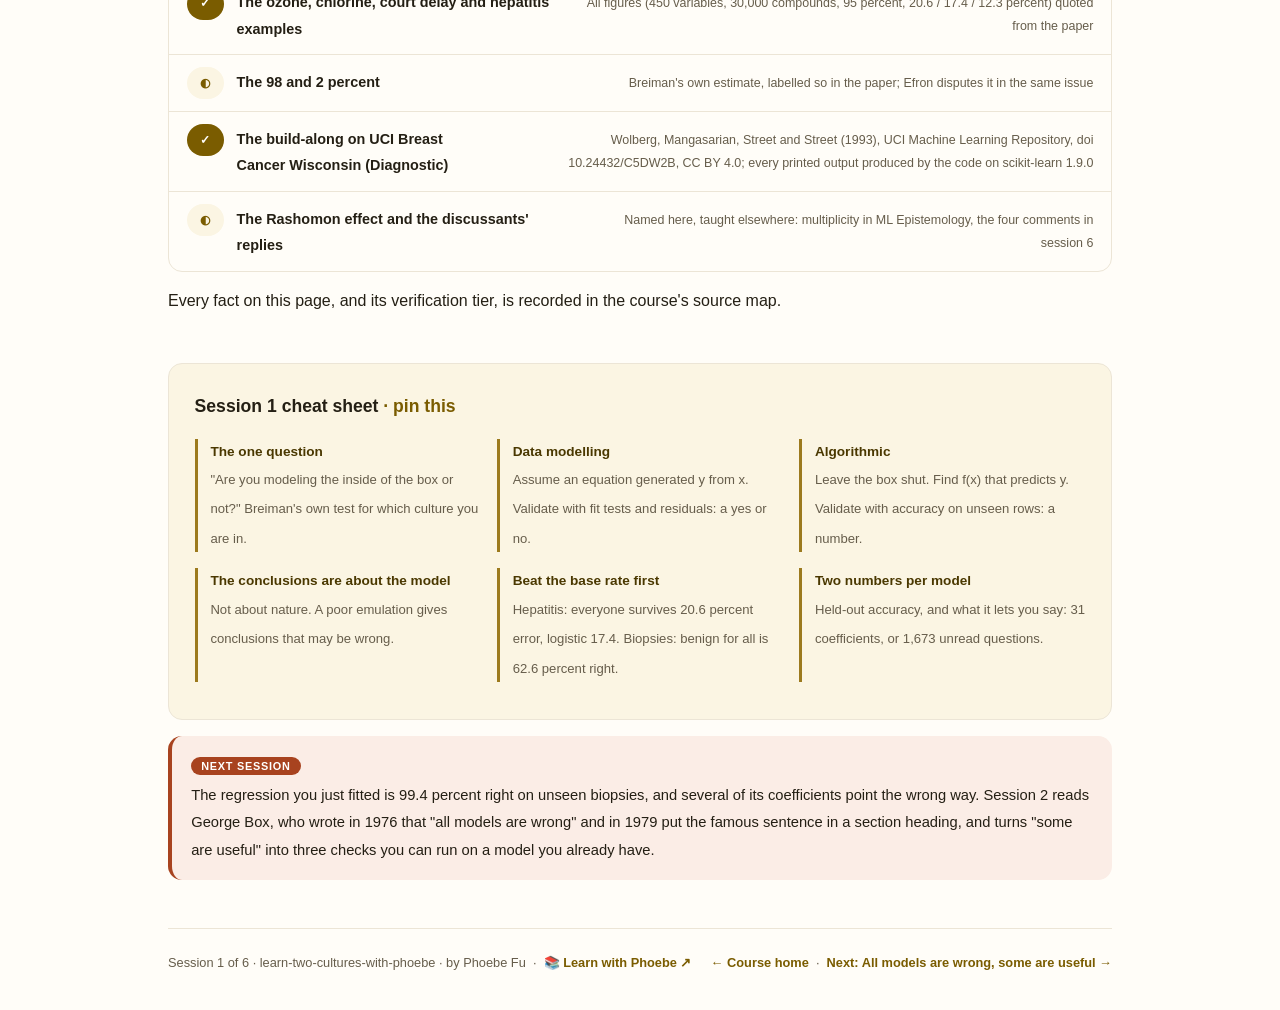
==== commit ec5061d8: "Prompt-box label inside the box: overflow no longer cuts it in half The label hung 0.7rem above the " ====
--- a/courses/01-two-ways-to-ask-the-data.html
+++ b/courses/01-two-ways-to-ask-the-data.html
@@ -19,7 +19,7 @@
 <meta name="twitter:image" content="https://phoebefu6.github.io/learn-two-cultures-with-phoebe/assets/og-cover.png">
 <!-- social:end -->
 <title>Session 1 · Two ways to ask the data - learn two cultures with phoebe</title>
-<link rel="stylesheet" href="../assets/style.css?v=19">
+<link rel="stylesheet" href="../assets/style.css?v=20">
 </head>
 <body>
 
--- a/assets/style.css
+++ b/assets/style.css
@@ -1356,3 +1356,8 @@
 .prompt-box b, .prompt-box strong { color: var(--indigo-deep, var(--ink)); }
 .prompt-box span, .prompt-box em, .prompt-box i { color: inherit; }
 .pp-stamp i { color: var(--ink); }
+
+/* Prompt-box label sits inside the box (2026-10-12). Hanging it 0.7rem above the edge let any
+   overflow:auto parent cut it in half; in normal flow nothing can clip it. The right margin
+   keeps it clear of the Copy button; long labels wrap instead of running under it. */
+.prompt-box > .label{ position: static; display: table; margin: 0 5.2rem .55rem 0; white-space: normal; line-height: 1.45; }
